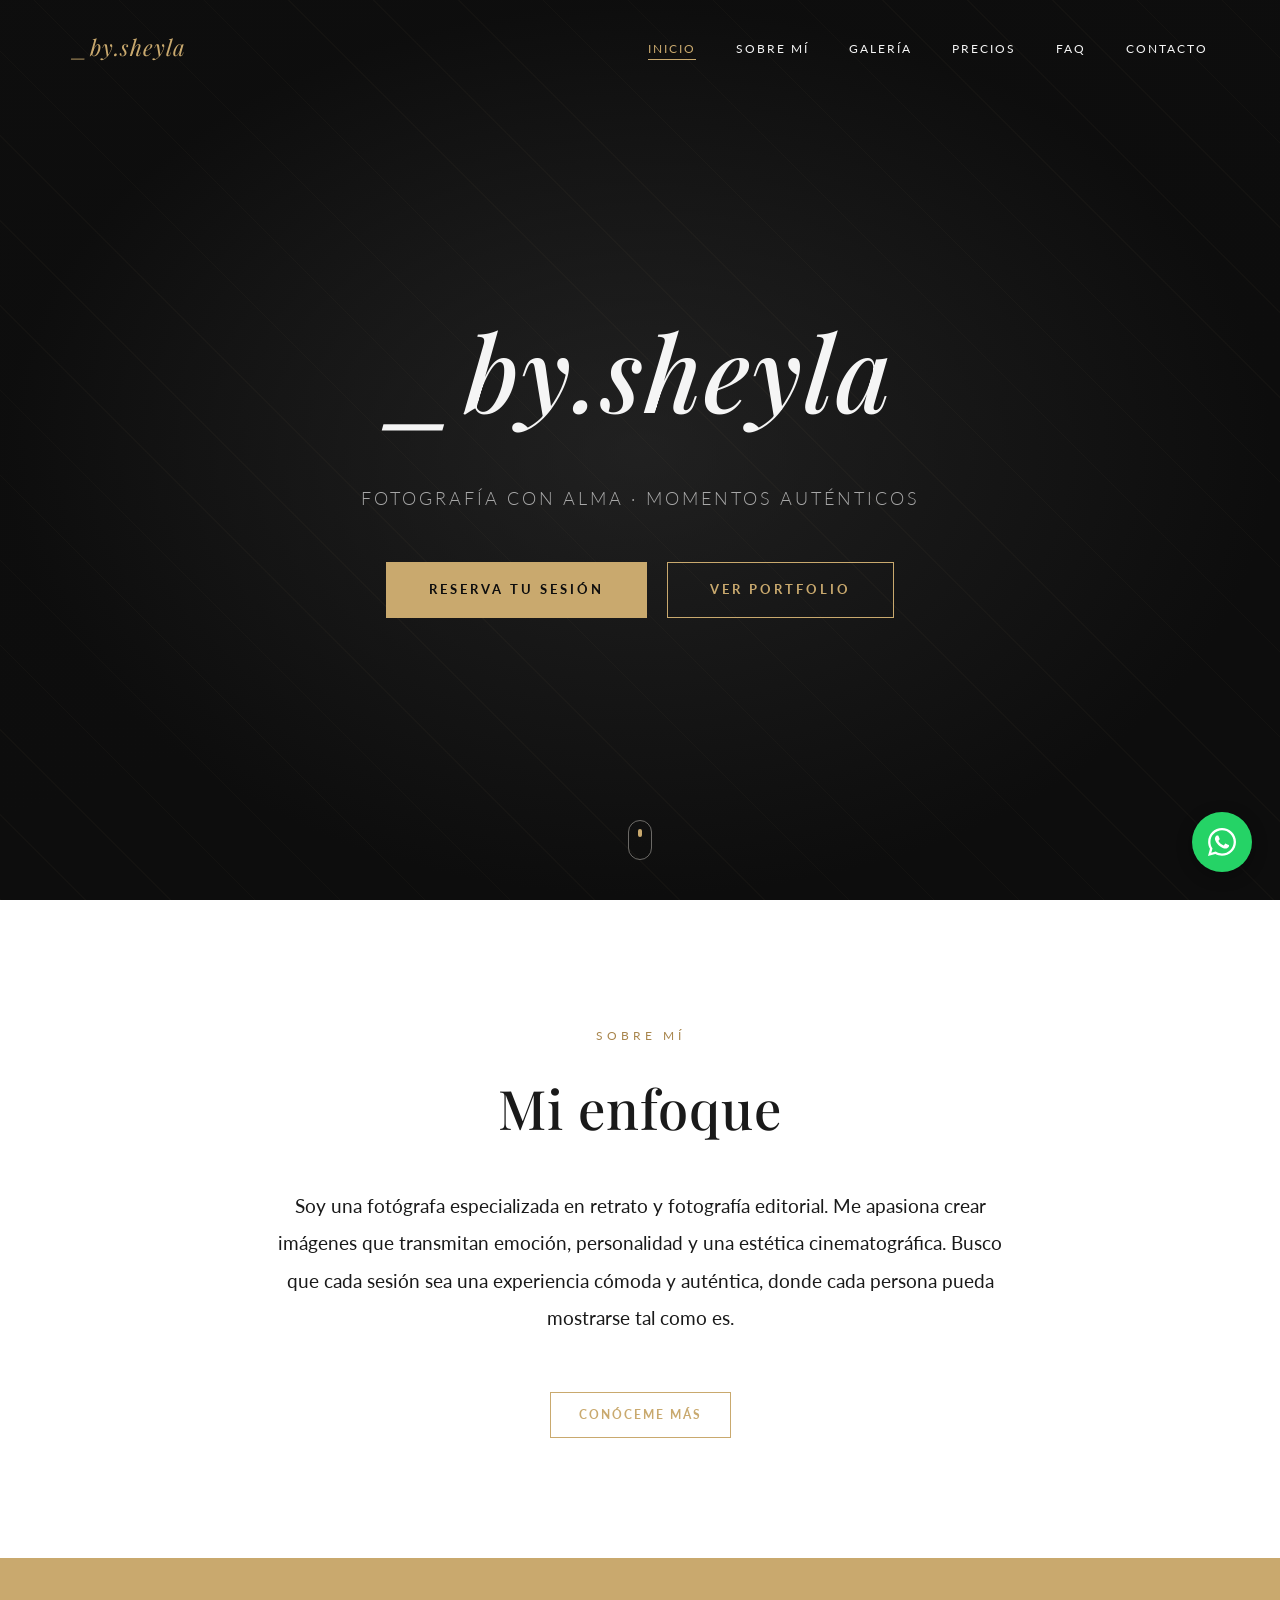
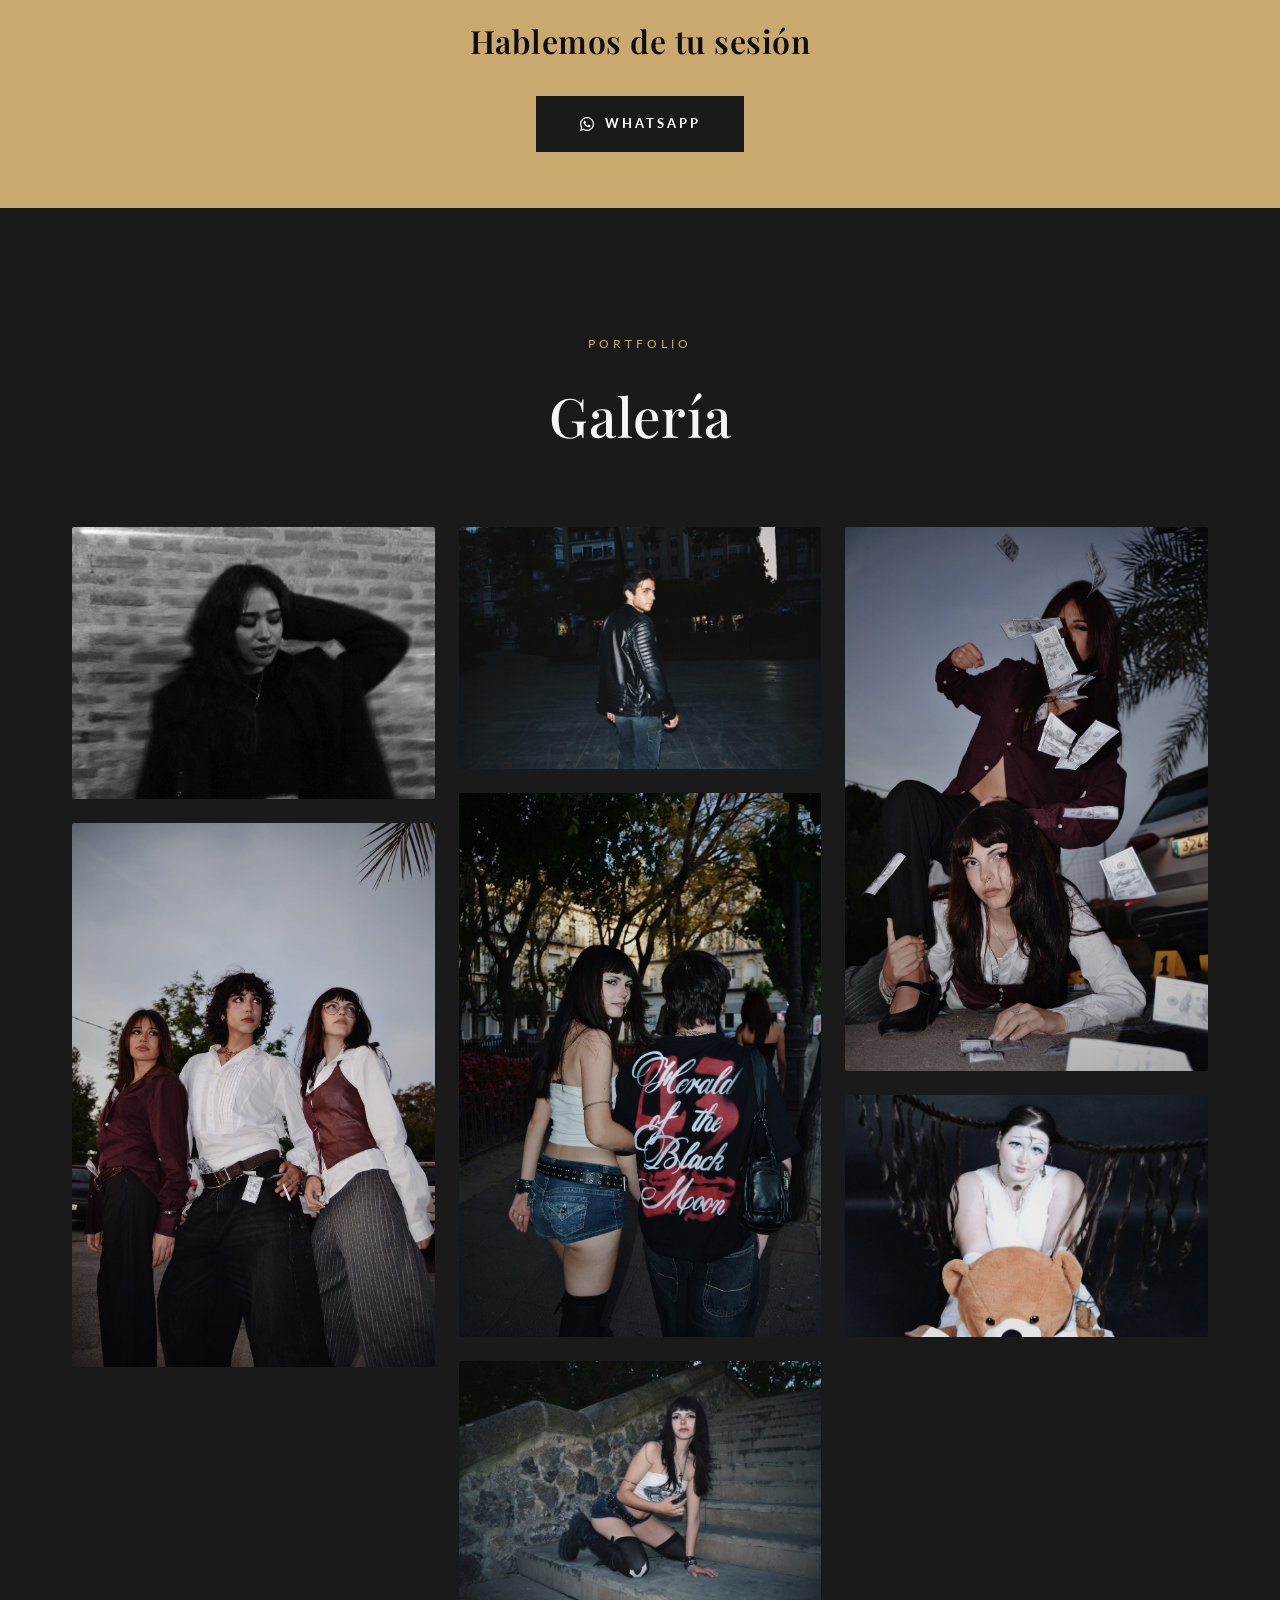
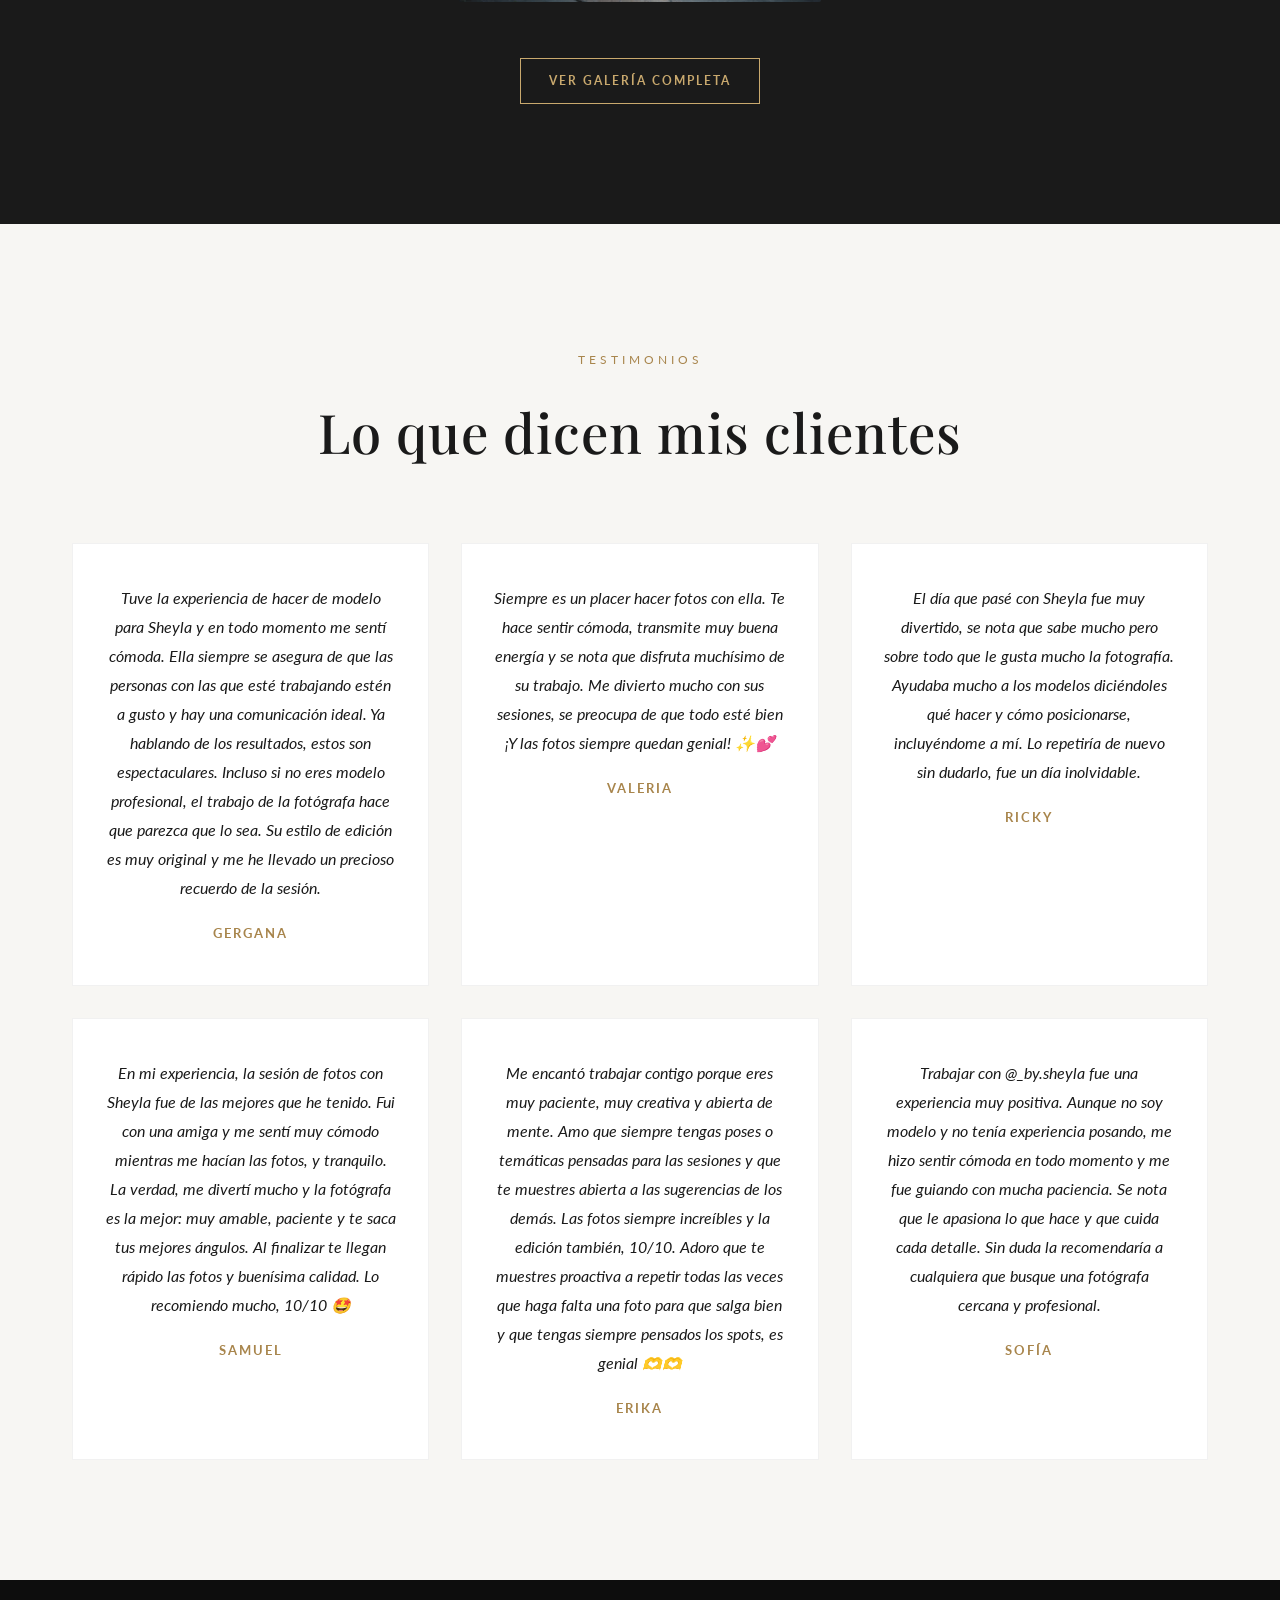
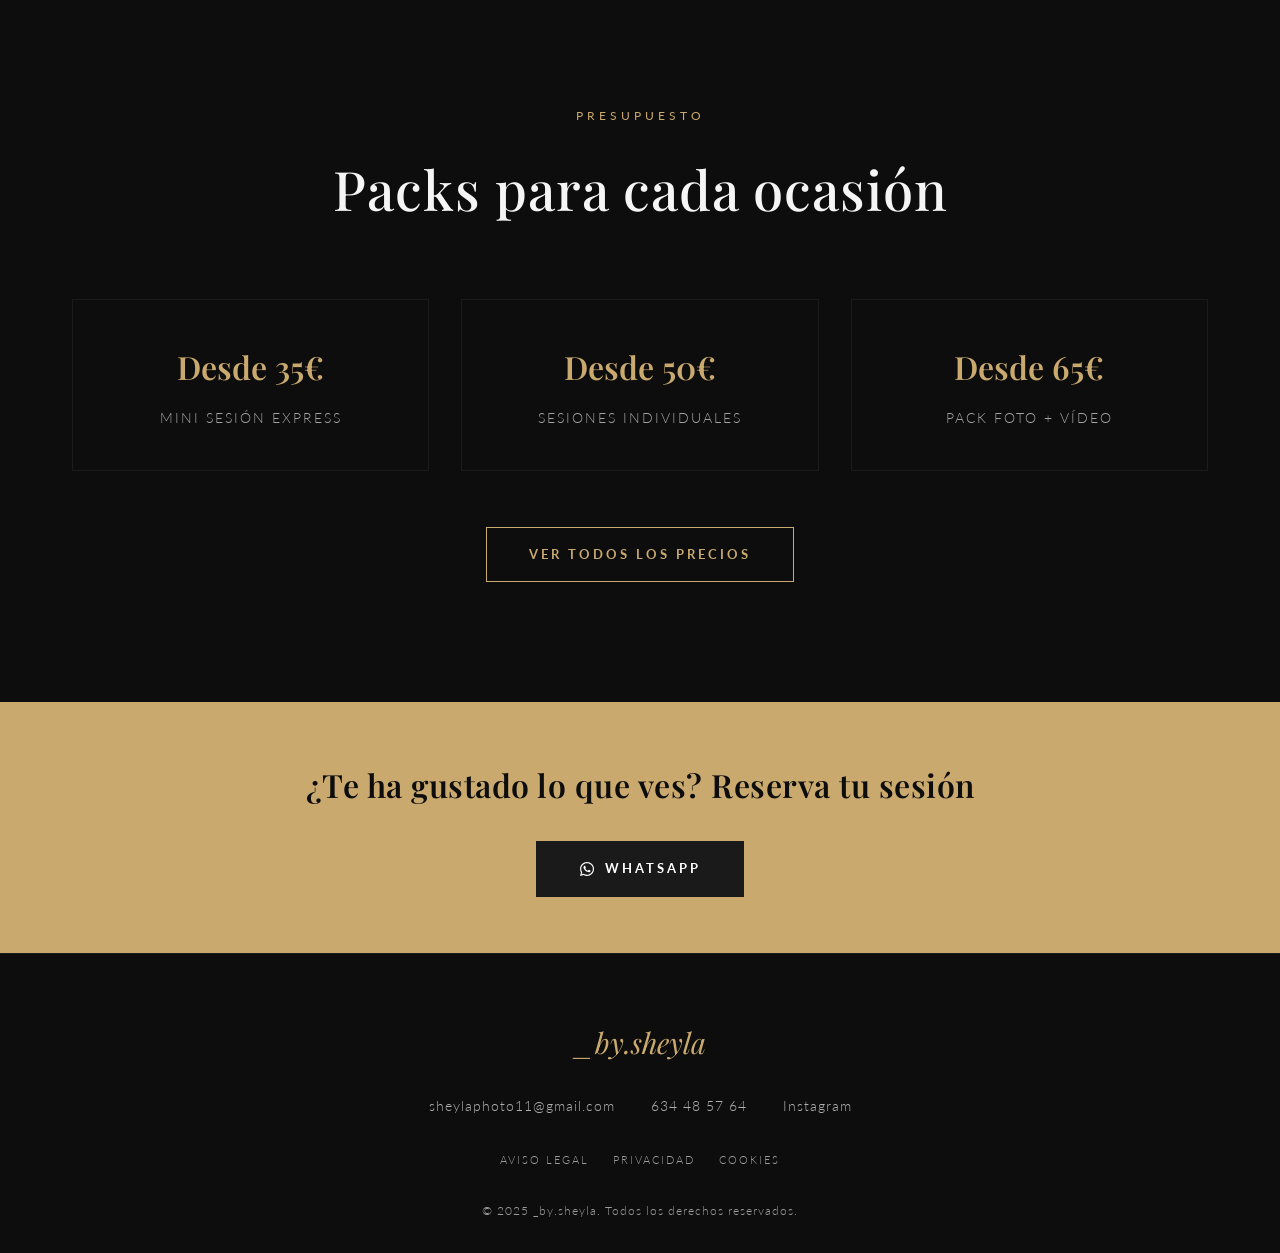
==== index.html @ 9018c89b "Añadir testimonios reales de clientes en la home Sustituye los placeholders por 6 reseñas reales (Ge" ====
<!DOCTYPE html>
<html lang="es">
<head>
<meta charset="UTF-8">
<meta name="viewport" content="width=device-width, initial-scale=1.0">
<title>_by.sheyla — Fotografía de retrato y editorial</title>
<meta name="description" content="_by.sheyla · Fotografía de retrato y editorial con estética cinematográfica. Sesiones personalizadas, edición incluida y entrega digital. Reserva por WhatsApp.">
<link rel="preconnect" href="https://fonts.googleapis.com">
<link rel="preconnect" href="https://fonts.gstatic.com" crossorigin>
<link href="https://fonts.googleapis.com/css2?family=Playfair+Display:ital,wght@0,400;0,500;0,600;0,700;1,400;1,500&family=Lato:wght@300;400;700&display=swap" rel="stylesheet">
<link rel="stylesheet" href="styles.css">
</head>
<body>

  <!-- WhatsApp floating button -->
  <a href="#" class="whatsapp-float whatsapp-link" data-wa-msg="Hola, me gustaría reservar una sesión de fotos" aria-label="Escríbeme por WhatsApp">
    <svg viewBox="0 0 448 512" aria-hidden="true"><path d="M380.9 97.1C339 55.1 283.2 32 223.9 32c-122.4 0-222 99.6-222 222 0 39.1 10.2 77.3 29.6 111L0 480l117.7-30.9c32.4 17.7 68.9 27 106.1 27h.1c122.3 0 224.1-99.6 224.1-222 0-59.3-25.2-115-67.1-157zm-157 341.6c-33.2 0-65.7-8.9-94-25.7l-6.7-4-69.8 18.3L72 359.2l-4.4-7c-18.5-29.4-28.2-63.3-28.2-98.2 0-101.7 82.8-184.5 184.6-184.5 49.3 0 95.6 19.2 130.4 54.1 34.8 34.9 56.2 81.2 56.1 130.5 0 101.8-84.9 184.6-186.6 184.6zm101.2-138.2c-5.5-2.8-32.8-16.2-37.9-18-5.1-1.9-8.8-2.8-12.5 2.8-3.7 5.6-14.3 18-17.6 21.8-3.2 3.7-6.5 4.2-12 1.4-32.6-16.3-54-29.1-75.5-66-5.7-9.8 5.7-9.1 16.3-30.3 1.8-3.7.9-6.9-.5-9.7-1.4-2.8-12.5-30.1-17.1-41.2-4.5-10.8-9.1-9.3-12.5-9.5-3.2-.2-6.9-.2-10.6-.2-3.7 0-9.7 1.4-14.8 6.9-5.1 5.6-19.4 19-19.4 46.3 0 27.3 19.9 53.7 22.6 57.4 2.8 3.7 39.1 59.7 94.8 83.8 35.2 15.2 49 16.5 66.6 13.9 10.7-1.6 32.8-13.4 37.4-26.4 4.6-13 4.6-24.1 3.2-26.4-1.3-2.5-5-3.9-10.5-6.6z"/></svg>
    <span class="tooltip">¡Escríbeme por WhatsApp!</span>
  </a>

  <!-- Navbar -->
  <nav class="navbar" id="navbar">
    <div class="container">
      <a href="index.html" class="nav-logo">_by.sheyla</a>
      <ul class="nav-menu" id="navMenu">
        <li><a href="index.html" class="active" aria-current="page">Inicio</a></li>
        <li><a href="sobre-mi.html">Sobre mí</a></li>
        <li><a href="galeria.html">Galería</a></li>
        <li><a href="precios.html">Precios</a></li>
        <li><a href="faq.html">FAQ</a></li>
        <li><a href="contacto.html">Contacto</a></li>
      </ul>
      <button class="hamburger" id="hamburger" aria-label="Abrir menú">
        <span></span>
        <span></span>
        <span></span>
      </button>
    </div>
  </nav>

  <!-- Hero -->
  <header class="hero" id="inicio">
    <div class="hero-content fade-in visible">
      <h1 class="hero-logo">_by.sheyla</h1>
      <p class="hero-tagline">Fotografía con alma · momentos auténticos</p>
      <div class="hero-ctas">
        <a href="#" class="btn btn-gold whatsapp-link" data-wa-msg="Hola, me gustaría reservar una sesión de fotos">Reserva tu sesión</a>
        <a href="galeria.html" class="btn btn-gold-outline">Ver portfolio</a>
      </div>
    </div>
    <div class="scroll-indicator"><span></span></div>
  </header>

  <!-- About teaser -->
  <section class="about">
    <div class="container fade-in">
      <span class="section-label">Sobre mí</span>
      <h2 class="section-title" style="margin-bottom: 32px;">Mi enfoque</h2>
      <p class="about-text">
        Soy una fotógrafa especializada en retrato y fotografía editorial. Me apasiona crear imágenes que
        transmitan emoción, personalidad y una estética cinematográfica. Busco que cada sesión sea una
        experiencia cómoda y auténtica, donde cada persona pueda mostrarse tal como es.
      </p>
      <div class="section-cta">
        <a href="sobre-mi.html" class="btn btn-gold-outline btn-sm">Conóceme más</a>
      </div>
    </div>
  </section>

  <!-- CTA: Hablemos de tu sesión -->
  <div class="cta-banner fade-in">
    <h3>Hablemos de tu sesión</h3>
    <a href="#" class="btn btn-dark whatsapp-link" data-wa-msg="Hola, me gustaría hablar sobre una sesión de fotos">
      <svg viewBox="0 0 448 512" aria-hidden="true"><path d="M380.9 97.1C339 55.1 283.2 32 223.9 32c-122.4 0-222 99.6-222 222 0 39.1 10.2 77.3 29.6 111L0 480l117.7-30.9c32.4 17.7 68.9 27 106.1 27h.1c122.3 0 224.1-99.6 224.1-222 0-59.3-25.2-115-67.1-157zm-157 341.6c-33.2 0-65.7-8.9-94-25.7l-6.7-4-69.8 18.3L72 359.2l-4.4-7c-18.5-29.4-28.2-63.3-28.2-98.2 0-101.7 82.8-184.5 184.6-184.5 49.3 0 95.6 19.2 130.4 54.1 34.8 34.9 56.2 81.2 56.1 130.5 0 101.8-84.9 184.6-186.6 184.6zm101.2-138.2c-5.5-2.8-32.8-16.2-37.9-18-5.1-1.9-8.8-2.8-12.5 2.8-3.7 5.6-14.3 18-17.6 21.8-3.2 3.7-6.5 4.2-12 1.4-32.6-16.3-54-29.1-75.5-66-5.7-9.8 5.7-9.1 16.3-30.3 1.8-3.7.9-6.9-.5-9.7-1.4-2.8-12.5-30.1-17.1-41.2-4.5-10.8-9.1-9.3-12.5-9.5-3.2-.2-6.9-.2-10.6-.2-3.7 0-9.7 1.4-14.8 6.9-5.1 5.6-19.4 19-19.4 46.3 0 27.3 19.9 53.7 22.6 57.4 2.8 3.7 39.1 59.7 94.8 83.8 35.2 15.2 49 16.5 66.6 13.9 10.7-1.6 32.8-13.4 37.4-26.4 4.6-13 4.6-24.1 3.2-26.4-1.3-2.5-5-3.9-10.5-6.6z"/></svg>
      WhatsApp
    </a>
  </div>

  <!-- Gallery preview -->
  <section class="gallery">
    <div class="container">
      <div class="section-header fade-in">
        <span class="section-label">Portfolio</span>
        <h2 class="section-title">Galería</h2>
      </div>
      <div class="gallery-grid">
        <div class="gallery-item fade-in"><video src="videos/sheyla-reel.webm" poster="videos/sheyla-reel-poster.jpg" autoplay muted loop playsinline preload="metadata" aria-label="Vídeo promocional de sesión fotográfica"></video><div class="gallery-overlay"><span>Vídeo</span></div></div>
        <div class="gallery-item fade-in delay-1"><img src="images/galeria/02.jpg" alt="Sesión editorial de grupo con estética cinematográfica" loading="lazy"><div class="gallery-overlay"><span>Ver</span></div></div>
        <div class="gallery-item fade-in delay-2"><img src="images/galeria/11.jpg" alt="Retrato urbano nocturno con chaqueta de cuero" loading="lazy"><div class="gallery-overlay"><span>Ver</span></div></div>
        <div class="gallery-item fade-in delay-2"><img src="images/galeria/14.jpg" alt="Sesión de pareja paseando por la ciudad" loading="lazy"><div class="gallery-overlay"><span>Ver</span></div></div>
        <div class="gallery-item fade-in"><img src="images/galeria/16.jpg" alt="Retrato gótico en escalinata de piedra" loading="lazy"><div class="gallery-overlay"><span>Ver</span></div></div>
        <div class="gallery-item fade-in delay-1"><img src="images/galeria/09.jpg" alt="Editorial dinámica con dinero volando" loading="lazy"><div class="gallery-overlay"><span>Ver</span></div></div>
        <div class="gallery-item fade-in delay-2"><img src="images/galeria/21.jpg" alt="Retrato conceptual con muñeca de porcelana" loading="lazy"><div class="gallery-overlay"><span>Ver</span></div></div>
      </div>
      <div class="section-cta">
        <a href="galeria.html" class="btn btn-gold-outline btn-sm">Ver galería completa</a>
      </div>
    </div>
  </section>

  <!-- Testimonials -->
  <section class="testimonials">
    <div class="container">
      <div class="section-header fade-in">
        <span class="section-label">Testimonios</span>
        <h2 class="section-title">Lo que dicen mis clientes</h2>
      </div>
      <div class="testimonials-grid">
        <div class="testimonial-card fade-in">
          <p class="testimonial-text">Tuve la experiencia de hacer de modelo para Sheyla y en todo momento me sentí cómoda. Ella siempre se asegura de que las personas con las que esté trabajando estén a gusto y hay una comunicación ideal. Ya hablando de los resultados, estos son espectaculares. Incluso si no eres modelo profesional, el trabajo de la fotógrafa hace que parezca que lo sea. Su estilo de edición es muy original y me he llevado un precioso recuerdo de la sesión.</p>
          <p class="testimonial-author">Gergana</p>
        </div>
        <div class="testimonial-card fade-in delay-1">
          <p class="testimonial-text">Siempre es un placer hacer fotos con ella. Te hace sentir cómoda, transmite muy buena energía y se nota que disfruta muchísimo de su trabajo. Me divierto mucho con sus sesiones, se preocupa de que todo esté bien ¡Y las fotos siempre quedan genial! ✨💕</p>
          <p class="testimonial-author">Valeria</p>
        </div>
        <div class="testimonial-card fade-in delay-2">
          <p class="testimonial-text">El día que pasé con Sheyla fue muy divertido, se nota que sabe mucho pero sobre todo que le gusta mucho la fotografía. Ayudaba mucho a los modelos diciéndoles qué hacer y cómo posicionarse, incluyéndome a mí. Lo repetiría de nuevo sin dudarlo, fue un día inolvidable.</p>
          <p class="testimonial-author">Ricky</p>
        </div>
        <div class="testimonial-card fade-in">
          <p class="testimonial-text">En mi experiencia, la sesión de fotos con Sheyla fue de las mejores que he tenido. Fui con una amiga y me sentí muy cómodo mientras me hacían las fotos, y tranquilo. La verdad, me divertí mucho y la fotógrafa es la mejor: muy amable, paciente y te saca tus mejores ángulos. Al finalizar te llegan rápido las fotos y buenísima calidad. Lo recomiendo mucho, 10/10 🤩</p>
          <p class="testimonial-author">Samuel</p>
        </div>
        <div class="testimonial-card fade-in delay-1">
          <p class="testimonial-text">Me encantó trabajar contigo porque eres muy paciente, muy creativa y abierta de mente. Amo que siempre tengas poses o temáticas pensadas para las sesiones y que te muestres abierta a las sugerencias de los demás. Las fotos siempre increíbles y la edición también, 10/10. Adoro que te muestres proactiva a repetir todas las veces que haga falta una foto para que salga bien y que tengas siempre pensados los spots, es genial 🫶🫶</p>
          <p class="testimonial-author">Erika</p>
        </div>
        <div class="testimonial-card fade-in delay-2">
          <p class="testimonial-text">Trabajar con @_by.sheyla fue una experiencia muy positiva. Aunque no soy modelo y no tenía experiencia posando, me hizo sentir cómoda en todo momento y me fue guiando con mucha paciencia. Se nota que le apasiona lo que hace y que cuida cada detalle. Sin duda la recomendaría a cualquiera que busque una fotógrafa cercana y profesional.</p>
          <p class="testimonial-author">Sofía</p>
        </div>
      </div>
    </div>
  </section>

  <!-- Pricing teaser -->
  <section class="pricing-teaser">
    <div class="container">
      <div class="section-header fade-in">
        <span class="section-label">Presupuesto</span>
        <h2 class="section-title">Packs para cada ocasión</h2>
      </div>
      <div class="teaser-grid">
        <div class="teaser-item fade-in">
          <p class="teaser-price">Desde 35€</p>
          <p class="teaser-label">Mini sesión express</p>
        </div>
        <div class="teaser-item fade-in delay-1">
          <p class="teaser-price">Desde 50€</p>
          <p class="teaser-label">Sesiones individuales</p>
        </div>
        <div class="teaser-item fade-in delay-2">
          <p class="teaser-price">Desde 65€</p>
          <p class="teaser-label">Pack foto + vídeo</p>
        </div>
      </div>
      <div class="section-cta">
        <a href="precios.html" class="btn btn-gold-outline">Ver todos los precios</a>
      </div>
    </div>
  </section>

  <!-- CTA: Reserva tu sesión -->
  <div class="cta-banner fade-in">
    <h3>¿Te ha gustado lo que ves? Reserva tu sesión</h3>
    <a href="#" class="btn btn-dark whatsapp-link" data-wa-msg="Hola, me ha encantado tu trabajo y me gustaría reservar una sesión">
      <svg viewBox="0 0 448 512" aria-hidden="true"><path d="M380.9 97.1C339 55.1 283.2 32 223.9 32c-122.4 0-222 99.6-222 222 0 39.1 10.2 77.3 29.6 111L0 480l117.7-30.9c32.4 17.7 68.9 27 106.1 27h.1c122.3 0 224.1-99.6 224.1-222 0-59.3-25.2-115-67.1-157zm-157 341.6c-33.2 0-65.7-8.9-94-25.7l-6.7-4-69.8 18.3L72 359.2l-4.4-7c-18.5-29.4-28.2-63.3-28.2-98.2 0-101.7 82.8-184.5 184.6-184.5 49.3 0 95.6 19.2 130.4 54.1 34.8 34.9 56.2 81.2 56.1 130.5 0 101.8-84.9 184.6-186.6 184.6zm101.2-138.2c-5.5-2.8-32.8-16.2-37.9-18-5.1-1.9-8.8-2.8-12.5 2.8-3.7 5.6-14.3 18-17.6 21.8-3.2 3.7-6.5 4.2-12 1.4-32.6-16.3-54-29.1-75.5-66-5.7-9.8 5.7-9.1 16.3-30.3 1.8-3.7.9-6.9-.5-9.7-1.4-2.8-12.5-30.1-17.1-41.2-4.5-10.8-9.1-9.3-12.5-9.5-3.2-.2-6.9-.2-10.6-.2-3.7 0-9.7 1.4-14.8 6.9-5.1 5.6-19.4 19-19.4 46.3 0 27.3 19.9 53.7 22.6 57.4 2.8 3.7 39.1 59.7 94.8 83.8 35.2 15.2 49 16.5 66.6 13.9 10.7-1.6 32.8-13.4 37.4-26.4 4.6-13 4.6-24.1 3.2-26.4-1.3-2.5-5-3.9-10.5-6.6z"/></svg>
      WhatsApp
    </a>
  </div>

  <!-- Footer -->
  <footer class="footer">
    <div class="container">
      <p class="footer-logo">_by.sheyla</p>
      <div class="footer-info">
        <a href="mailto:sheylaphoto11@gmail.com">sheylaphoto11@gmail.com</a>
        <a href="tel:+34634485764">634 48 57 64</a>
        <a href="https://www.instagram.com/_by.sheyla?igsh=OTh0emF0aGs5emdh" target="_blank" rel="noopener">Instagram</a>
      </div>
      <nav class="footer-nav">
        <a href="aviso-legal.html">Aviso legal</a>
        <a href="privacidad.html">Privacidad</a>
        <a href="cookies.html">Cookies</a>
      </nav>
      <p class="footer-copy">&copy; 2025 _by.sheyla. Todos los derechos reservados.</p>
    </div>
  </footer>

  <script src="main.js"></script>
</body>
</html>
---- styles.css ----
:root {
  --color-black: #0d0d0d;
  --color-charcoal: #1a1a1a;
  --color-white: #ffffff;
  --color-offwhite: #f7f6f3;
  --color-gold: #c9a96e;
  --color-gold-dark: #a8854c;
  --color-text: #1a1a1a;
  --color-text-light: #f5f5f5;
  --color-grey: #9c9c9c;
  --whatsapp-green: #25d366;
  --font-heading: 'Playfair Display', serif;
  --font-body: 'Lato', sans-serif;
  --transition: 0.5s cubic-bezier(0.25, 0.46, 0.45, 0.94);
}

* {
  margin: 0;
  padding: 0;
  box-sizing: border-box;
}

html {
  scroll-behavior: smooth;
}

body {
  font-family: var(--font-body);
  font-weight: 300;
  color: var(--color-text);
  line-height: 1.7;
  overflow-x: hidden;
}

body.no-scroll {
  overflow: hidden;
}

.container {
  max-width: 1200px;
  margin: 0 auto;
  padding: 0 32px;
}

img {
  max-width: 100%;
  display: block;
}

a {
  color: inherit;
}

/* ===== Reusable elements ===== */
.section-header {
  text-align: center;
  margin-bottom: 64px;
}

.section-label {
  display: inline-block;
  font-size: 0.78rem;
  letter-spacing: 4px;
  text-transform: uppercase;
  color: var(--color-gold);
  margin-bottom: 16px;
  font-weight: 400;
}

.about .section-label,
.testimonials .section-label,
.contact .section-label,
.faq .section-label,
.legal .section-label {
  color: var(--color-gold-dark);
}

.section-title {
  font-family: var(--font-heading);
  font-size: clamp(2.2rem, 5vw, 3.4rem);
  font-weight: 500;
  letter-spacing: 1px;
}

.btn {
  display: inline-flex;
  align-items: center;
  gap: 10px;
  padding: 16px 42px;
  border: 1px solid transparent;
  background: transparent;
  color: inherit;
  font-family: var(--font-body);
  font-size: 0.8rem;
  font-weight: 700;
  letter-spacing: 3px;
  text-transform: uppercase;
  text-decoration: none;
  cursor: pointer;
  transition: background var(--transition), color var(--transition), border-color var(--transition), transform var(--transition);
}

.btn:hover {
  transform: translateY(-2px);
}

.btn svg {
  width: 16px;
  height: 16px;
  fill: currentColor;
}

.btn-sm {
  padding: 12px 28px;
  font-size: 0.72rem;
  letter-spacing: 2px;
}

.btn-gold {
  background: var(--color-gold);
  border-color: var(--color-gold);
  color: var(--color-black);
}

.btn-gold:hover {
  background: transparent;
  color: var(--color-gold);
}

.btn-gold-outline {
  background: transparent;
  border-color: var(--color-gold);
  color: var(--color-gold);
}

.btn-gold-outline:hover {
  background: var(--color-gold);
  color: var(--color-black);
}

.btn-dark {
  background: var(--color-charcoal);
  border-color: var(--color-charcoal);
  color: var(--color-white);
}

.btn-dark:hover {
  background: var(--color-black);
  border-color: var(--color-black);
  color: var(--color-gold);
}

/* ===== Fade-in on scroll ===== */
.fade-in {
  opacity: 0;
  transform: translateY(36px);
  transition: opacity 1s ease, transform 1s ease;
}

.fade-in.visible {
  opacity: 1;
  transform: translateY(0);
}

.fade-in.delay-1 { transition-delay: 0.12s; }
.fade-in.delay-2 { transition-delay: 0.24s; }
.fade-in.delay-3 { transition-delay: 0.36s; }

/* ===== Navbar ===== */
.navbar {
  position: fixed;
  top: 0;
  left: 0;
  width: 100%;
  z-index: 1000;
  padding: 28px 0;
  background: rgba(13, 13, 13, 0);
  backdrop-filter: blur(0px);
  transition: background var(--transition), padding var(--transition), box-shadow var(--transition), backdrop-filter var(--transition);
}

.navbar.scrolled {
  padding: 16px 0;
  background: rgba(13, 13, 13, 0.9);
  backdrop-filter: blur(10px);
  box-shadow: 0 4px 24px rgba(0, 0, 0, 0.15);
}

.navbar .container {
  display: flex;
  align-items: center;
  justify-content: space-between;
}

.nav-logo {
  font-family: var(--font-heading);
  font-style: italic;
  font-size: 1.4rem;
  color: var(--color-gold);
  text-decoration: none;
  letter-spacing: 1px;
}

.nav-menu {
  display: flex;
  gap: 40px;
  list-style: none;
}

.nav-menu a {
  color: var(--color-text-light);
  text-decoration: none;
  font-size: 0.78rem;
  letter-spacing: 2px;
  text-transform: uppercase;
  font-weight: 400;
  position: relative;
  padding-bottom: 4px;
}

.nav-menu a::after {
  content: '';
  position: absolute;
  bottom: 0;
  left: 0;
  width: 0;
  height: 1px;
  background: var(--color-gold);
  transition: width var(--transition);
}

.nav-menu a:hover::after {
  width: 100%;
}

.nav-menu a.active {
  color: var(--color-gold);
}

.nav-menu a.active::after {
  width: 100%;
}

.hamburger {
  display: none;
  flex-direction: column;
  gap: 5px;
  background: none;
  border: none;
  cursor: pointer;
  z-index: 1001;
  padding: 8px;
}

.hamburger span {
  display: block;
  width: 26px;
  height: 1px;
  background: var(--color-text-light);
  transition: transform var(--transition), opacity var(--transition);
}

.hamburger.active span:nth-child(1) {
  transform: translateY(6px) rotate(45deg);
}

.hamburger.active span:nth-child(2) {
  opacity: 0;
}

.hamburger.active span:nth-child(3) {
  transform: translateY(-6px) rotate(-45deg);
}

/* ===== Hero ===== */
.hero {
  height: 100vh;
  min-height: 600px;
  display: flex;
  align-items: center;
  justify-content: center;
  position: relative;
  background:
    radial-gradient(ellipse at center, rgba(50, 50, 50, 0.5) 0%, rgba(13, 13, 13, 0.95) 70%),
    linear-gradient(160deg, #1a1a1a 0%, #0d0d0d 60%);
  color: var(--color-text-light);
  text-align: center;
  overflow: hidden;
}

.hero::before {
  content: '';
  position: absolute;
  inset: 0;
  background-image:
    repeating-linear-gradient(45deg, rgba(201, 169, 110, 0.03) 0px, rgba(201, 169, 110, 0.03) 1px, transparent 1px, transparent 60px);
  pointer-events: none;
}

.hero-content {
  position: relative;
  z-index: 2;
  padding: 0 24px;
}

.hero-logo {
  font-family: var(--font-heading);
  font-style: italic;
  font-weight: 500;
  font-size: clamp(3rem, 11vw, 6.5rem);
  letter-spacing: 2px;
  margin-bottom: 24px;
}

.hero-tagline {
  font-size: clamp(0.95rem, 2vw, 1.15rem);
  font-weight: 300;
  letter-spacing: 3px;
  text-transform: uppercase;
  color: rgba(245, 245, 245, 0.65);
  margin-bottom: 48px;
}

.hero-ctas {
  display: flex;
  gap: 20px;
  justify-content: center;
  flex-wrap: wrap;
}

.scroll-indicator {
  position: absolute;
  bottom: 40px;
  left: 50%;
  transform: translateX(-50%);
  width: 24px;
  height: 40px;
  border: 1px solid rgba(245, 241, 232, 0.4);
  border-radius: 12px;
  z-index: 2;
}

.scroll-indicator span {
  position: absolute;
  top: 8px;
  left: 50%;
  transform: translateX(-50%);
  width: 4px;
  height: 8px;
  border-radius: 2px;
  background: var(--color-gold);
  animation: scrollDown 1.8s infinite;
}

@keyframes scrollDown {
  0% { opacity: 1; top: 8px; }
  70% { opacity: 0; top: 22px; }
  100% { opacity: 0; top: 8px; }
}

/* ===== Page Hero (subpages) ===== */
.page-hero {
  min-height: 46vh;
  padding: 160px 0 72px;
  display: flex;
  align-items: center;
  justify-content: center;
  position: relative;
  background:
    radial-gradient(ellipse at center, rgba(50, 50, 50, 0.5) 0%, rgba(13, 13, 13, 0.95) 70%),
    linear-gradient(160deg, #1a1a1a 0%, #0d0d0d 60%);
  color: var(--color-text-light);
  text-align: center;
  overflow: hidden;
}

.page-hero::before {
  content: '';
  position: absolute;
  inset: 0;
  background-image:
    repeating-linear-gradient(45deg, rgba(201, 169, 110, 0.03) 0px, rgba(201, 169, 110, 0.03) 1px, transparent 1px, transparent 60px);
  pointer-events: none;
}

.page-hero-content {
  position: relative;
  z-index: 2;
  max-width: 760px;
  margin: 0 auto;
  padding: 0 24px;
}

.page-hero-title {
  font-family: var(--font-heading);
  font-weight: 500;
  font-size: clamp(2.2rem, 6vw, 3.8rem);
  letter-spacing: 1px;
  margin: 16px 0 20px;
}

.page-hero-text {
  font-size: clamp(0.95rem, 1.6vw, 1.1rem);
  font-weight: 300;
  line-height: 1.85;
  color: rgba(245, 245, 245, 0.7);
}

/* ===== About ===== */
.about {
  background: var(--color-white);
  color: var(--color-text);
  padding: 120px 0;
}

.about .container {
  max-width: 820px;
  text-align: center;
}

.about-text {
  font-size: clamp(1rem, 1.6vw, 1.2rem);
  font-weight: 400;
  line-height: 1.95;
  color: var(--color-text);
}

.about-text + .about-text {
  margin-top: 28px;
}

/* About full (sobre-mi.html) — dark dynamic version */
.about-full {
  background: var(--color-charcoal);
  color: var(--color-text-light);
}

.about-full .container {
  max-width: 1000px;
}

.about-intro {
  font-size: clamp(1.1rem, 2vw, 1.4rem);
  font-weight: 300;
  line-height: 1.85;
  color: rgba(245, 245, 245, 0.85);
  margin-bottom: 64px;
}

.about-intro strong {
  color: var(--color-gold);
  font-weight: 600;
}

.about-traits {
  display: grid;
  grid-template-columns: repeat(3, 1fr);
  gap: 28px;
  text-align: center;
}

.trait {
  padding: 40px 28px;
  border: 1px solid rgba(201, 169, 110, 0.2);
  transition: border-color var(--transition), transform var(--transition);
}

.trait:hover {
  border-color: var(--color-gold);
  transform: translateY(-6px);
}

.trait-icon {
  display: block;
  font-size: 1.3rem;
  color: var(--color-gold);
  margin-bottom: 16px;
}

.trait h3 {
  font-family: var(--font-heading);
  font-size: 1.15rem;
  font-weight: 600;
  letter-spacing: 1px;
  color: var(--color-text-light);
  margin-bottom: 12px;
}

.trait p {
  font-size: 0.92rem;
  font-weight: 300;
  line-height: 1.8;
  color: rgba(245, 245, 245, 0.6);
}

/* ===== Section CTA (links to dedicated pages) ===== */
.section-cta {
  text-align: center;
  margin-top: 56px;
}

/* ===== CTA Banner ===== */
.cta-banner {
  background: var(--color-gold);
  color: var(--color-black);
  padding: 56px 24px;
  text-align: center;
}

.cta-banner h3 {
  font-family: var(--font-heading);
  font-weight: 600;
  font-size: clamp(1.3rem, 3vw, 2rem);
  margin-bottom: 28px;
  letter-spacing: 0.5px;
}

/* ===== Gallery ===== */
.gallery {
  background: var(--color-charcoal);
  color: var(--color-text-light);
  padding: 120px 0;
}

.gallery-grid {
  column-count: 3;
  column-gap: 24px;
}

.gallery-item {
  break-inside: avoid;
  margin-bottom: 24px;
  position: relative;
  overflow: hidden;
  border-radius: 2px;
  cursor: pointer;
}

.gallery-item.hidden {
  display: none;
}

.gallery-item img,
.gallery-item video {
  display: block;
  width: 100%;
  height: auto;
  transition: transform 0.7s ease;
}

.gallery-overlay {
  position: absolute;
  inset: 0;
  display: flex;
  align-items: center;
  justify-content: center;
  background: rgba(21, 20, 15, 0);
  opacity: 0;
  transition: opacity var(--transition), background var(--transition);
}

.gallery-overlay span {
  font-size: 0.78rem;
  letter-spacing: 4px;
  text-transform: uppercase;
  color: var(--color-text-light);
  border: 1px solid var(--color-gold);
  padding: 12px 28px;
  transform: scale(0.9);
  transition: transform var(--transition);
}

.gallery-item:hover img,
.gallery-item:hover video {
  transform: scale(1.06);
}

.gallery-item:hover .gallery-overlay {
  opacity: 1;
  background: rgba(21, 20, 15, 0.45);
}

.gallery-item:hover .gallery-overlay span {
  transform: scale(1);
}

/* ===== Gallery filters ===== */
.gallery-filters {
  display: flex;
  flex-wrap: wrap;
  justify-content: center;
  gap: 16px;
  margin-bottom: 56px;
}

.filter-btn {
  background: transparent;
  border: 1px solid rgba(245, 241, 232, 0.2);
  color: rgba(245, 245, 245, 0.7);
  font-family: var(--font-body);
  font-size: 0.75rem;
  letter-spacing: 2px;
  text-transform: uppercase;
  padding: 10px 24px;
  cursor: pointer;
  transition: border-color var(--transition), color var(--transition);
}

.filter-btn:hover,
.filter-btn.active {
  border-color: var(--color-gold);
  color: var(--color-gold);
}

/* ===== Pricing / Budget ===== */
.pricing {
  background: var(--color-black);
  color: var(--color-text-light);
  padding: 120px 0;
}

.pricing-grid {
  display: grid;
  grid-template-columns: repeat(3, 1fr);
  gap: 32px;
}

.pricing-card {
  background: var(--color-charcoal);
  border: 1px solid rgba(255, 255, 255, 0.06);
  padding: 48px 36px;
  text-align: center;
  display: flex;
  flex-direction: column;
  align-items: center;
  position: relative;
  transition: transform var(--transition), box-shadow var(--transition), border-color var(--transition);
}

.pricing-card:hover {
  transform: translateY(-10px);
  box-shadow: 0 24px 48px rgba(201, 169, 110, 0.12);
  border-color: var(--color-gold);
}

.pricing-card h3 {
  font-family: var(--font-heading);
  font-size: 1.4rem;
  font-weight: 600;
  letter-spacing: 1px;
  margin-bottom: 8px;
  text-transform: uppercase;
  color: var(--color-text-light);
}

.pricing-card .price {
  font-family: var(--font-heading);
  font-size: 2.6rem;
  color: var(--color-gold);
  font-weight: 600;
  margin: 16px 0 28px;
}

.pricing-card ul {
  list-style: none;
  margin-bottom: 36px;
  flex-grow: 1;
}

.pricing-card ul li {
  font-size: 0.92rem;
  color: rgba(245, 245, 245, 0.65);
  padding: 8px 0;
  border-bottom: 1px solid rgba(255, 255, 255, 0.06);
}

.pricing-card ul li:last-child {
  border-bottom: none;
}

.pricing-card.featured {
  border-color: var(--color-gold);
}

.pricing-card.featured::before {
  content: 'Más completo';
  position: absolute;
  top: -1px;
  right: -1px;
  background: var(--color-gold);
  color: var(--color-black);
  font-size: 0.68rem;
  letter-spacing: 2px;
  text-transform: uppercase;
  padding: 8px 16px;
  font-weight: 700;
}

/* ===== Testimonials (home) ===== */
.testimonials {
  background: var(--color-offwhite);
  color: var(--color-text);
  padding: 120px 0;
}

.testimonials-grid {
  display: grid;
  grid-template-columns: repeat(3, 1fr);
  gap: 32px;
}

.testimonial-card {
  background: var(--color-white);
  padding: 40px 32px;
  text-align: center;
  border: 1px solid rgba(26, 26, 26, 0.06);
  transition: border-color var(--transition), transform var(--transition);
}

.testimonial-card:hover {
  border-color: var(--color-gold);
  transform: translateY(-6px);
}

.testimonial-text {
  font-size: 0.98rem;
  font-weight: 400;
  font-style: italic;
  line-height: 1.85;
  color: var(--color-text);
  margin-bottom: 20px;
}

.testimonial-author {
  font-size: 0.8rem;
  letter-spacing: 2px;
  text-transform: uppercase;
  color: var(--color-gold-dark);
  font-weight: 700;
}

/* ===== Pricing teaser (home) ===== */
.pricing-teaser {
  background: var(--color-black);
  color: var(--color-text-light);
  padding: 120px 0;
}

.teaser-grid {
  display: grid;
  grid-template-columns: repeat(3, 1fr);
  gap: 32px;
  margin-bottom: 56px;
}

.teaser-item {
  text-align: center;
  padding: 40px 24px;
  border: 1px solid rgba(255, 255, 255, 0.06);
  transition: border-color var(--transition), transform var(--transition);
}

.teaser-item:hover {
  border-color: var(--color-gold);
  transform: translateY(-6px);
}

.teaser-price {
  font-family: var(--font-heading);
  font-size: 2rem;
  color: var(--color-gold);
  font-weight: 600;
  margin-bottom: 12px;
}

.teaser-label {
  font-size: 0.85rem;
  letter-spacing: 2px;
  text-transform: uppercase;
  color: rgba(245, 245, 245, 0.65);
}

.pricing-teaser .section-cta {
  text-align: center;
}

/* ===== Custom pack CTA ===== */
.custom-pack {
  margin-top: 64px;
  text-align: center;
}

.custom-pack-text {
  font-size: 1.1rem;
  font-weight: 300;
  color: rgba(245, 245, 245, 0.75);
  margin-bottom: 28px;
  line-height: 1.8;
}

/* ===== FAQ ===== */
.faq {
  background: var(--color-white);
  color: var(--color-text);
  padding: 120px 0;
}

.faq-list {
  max-width: 820px;
  margin: 0 auto;
}

.faq-item {
  border-bottom: 1px solid rgba(26, 26, 26, 0.1);
}

.faq-question {
  width: 100%;
  display: flex;
  align-items: center;
  justify-content: space-between;
  gap: 24px;
  background: none;
  border: none;
  text-align: left;
  font-family: var(--font-heading);
  font-size: clamp(1rem, 2vw, 1.2rem);
  font-weight: 500;
  color: var(--color-text);
  padding: 28px 0;
  cursor: pointer;
}

.faq-icon {
  flex-shrink: 0;
  width: 28px;
  height: 28px;
  border: 1px solid var(--color-gold);
  border-radius: 50%;
  position: relative;
  transition: transform var(--transition);
}

.faq-icon::before,
.faq-icon::after {
  content: '';
  position: absolute;
  top: 50%;
  left: 50%;
  background: var(--color-gold);
  transform: translate(-50%, -50%);
}

.faq-icon::before {
  width: 12px;
  height: 1px;
}

.faq-icon::after {
  width: 1px;
  height: 12px;
  transition: opacity var(--transition);
}

.faq-item.open .faq-icon {
  transform: rotate(180deg);
}

.faq-item.open .faq-icon::after {
  opacity: 0;
}

.faq-answer {
  overflow: hidden;
  max-height: 0;
  transition: max-height var(--transition);
}

.faq-answer p {
  font-size: 0.98rem;
  font-weight: 400;
  line-height: 1.9;
  color: rgba(26, 26, 26, 0.88);
  padding-bottom: 28px;
  max-width: 720px;
}

.faq-item.open .faq-answer {
  max-height: 320px;
}

/* ===== Contact ===== */
.contact {
  background: var(--color-offwhite);
  color: var(--color-text);
  padding: 120px 0;
}

.contact-grid {
  display: grid;
  grid-template-columns: 1fr 1.3fr;
  gap: 80px;
  align-items: start;
}

.contact-info p {
  font-size: 1.05rem;
  font-weight: 400;
  color: rgba(26, 26, 26, 0.88);
  margin-bottom: 40px;
}

.contact-info ul {
  list-style: none;
}

.contact-info li {
  margin-bottom: 24px;
  padding-bottom: 24px;
  border-bottom: 1px solid rgba(26, 26, 26, 0.08);
}

.contact-info li span {
  display: block;
  font-size: 0.72rem;
  letter-spacing: 3px;
  text-transform: uppercase;
  color: var(--color-gold-dark);
  margin-bottom: 8px;
}

.contact-info a {
  text-decoration: none;
  font-size: 1.15rem;
  font-family: var(--font-heading);
  transition: color var(--transition);
}

.contact-info a:hover {
  color: var(--color-gold-dark);
}

.contact-form {
  display: flex;
  flex-direction: column;
  gap: 28px;
}

.form-group {
  position: relative;
}

.form-group label {
  display: block;
  font-size: 0.72rem;
  letter-spacing: 3px;
  text-transform: uppercase;
  color: rgba(26, 26, 26, 0.45);
  margin-bottom: 10px;
}

.form-group input,
.form-group textarea {
  width: 100%;
  background: transparent;
  border: none;
  border-bottom: 1px solid rgba(26, 26, 26, 0.2);
  padding: 10px 0;
  font-family: var(--font-body);
  font-size: 1rem;
  font-weight: 300;
  color: var(--color-text);
  transition: border-color var(--transition);
  resize: none;
}

.form-group input:focus,
.form-group textarea:focus {
  outline: none;
  border-color: var(--color-gold);
}

.form-group input::placeholder,
.form-group textarea::placeholder {
  color: rgba(26, 26, 26, 0.35);
}

.contact-form .btn {
  align-self: flex-start;
  margin-top: 8px;
}

.form-status {
  font-size: 0.9rem;
  color: var(--color-gold-dark);
  min-height: 1.2em;
  opacity: 0;
  transition: opacity var(--transition);
}

.form-status.show {
  opacity: 1;
}

/* ===== Legal pages ===== */
.legal {
  background: var(--color-white);
  color: var(--color-text);
  padding: 100px 0 120px;
}

.legal .container {
  max-width: 820px;
}

.legal h2 {
  font-family: var(--font-heading);
  font-size: 1.4rem;
  font-weight: 600;
  margin: 48px 0 16px;
}

.legal h2:first-child {
  margin-top: 0;
}

.legal p,
.legal li {
  font-size: 0.98rem;
  font-weight: 400;
  line-height: 1.9;
  color: rgba(26, 26, 26, 0.88);
  margin-bottom: 16px;
}

.legal ul {
  padding-left: 24px;
  margin-bottom: 16px;
}

.legal a {
  color: var(--color-gold-dark);
}

/* ===== Footer ===== */
.footer {
  background: var(--color-black);
  color: var(--color-text-light);
  padding: 64px 0 32px;
  text-align: center;
  border-top: 1px solid rgba(255, 255, 255, 0.06);
}

.footer-logo {
  font-family: var(--font-heading);
  font-style: italic;
  font-size: 1.8rem;
  color: var(--color-gold);
  margin-bottom: 28px;
}

.footer-info {
  display: flex;
  justify-content: center;
  gap: 36px;
  flex-wrap: wrap;
  margin-bottom: 32px;
}

.footer-info a {
  text-decoration: none;
  font-size: 0.85rem;
  letter-spacing: 1px;
  color: rgba(245, 245, 245, 0.7);
  transition: color var(--transition);
}

.footer-info a:hover {
  color: var(--color-gold);
}

.footer-nav {
  display: flex;
  justify-content: center;
  gap: 24px;
  flex-wrap: wrap;
  margin-bottom: 32px;
}

.footer-nav a {
  text-decoration: none;
  font-size: 0.7rem;
  letter-spacing: 2px;
  text-transform: uppercase;
  color: var(--color-grey);
  transition: color var(--transition);
}

.footer-nav a:hover {
  color: var(--color-gold);
}

.footer-copy {
  font-size: 0.75rem;
  letter-spacing: 1px;
  color: var(--color-grey);
}

/* ===== WhatsApp floating button ===== */
.whatsapp-float {
  position: fixed;
  bottom: 28px;
  right: 28px;
  width: 60px;
  height: 60px;
  background: var(--whatsapp-green);
  border-radius: 50%;
  display: flex;
  align-items: center;
  justify-content: center;
  box-shadow: 0 4px 16px rgba(0, 0, 0, 0.3);
  z-index: 1500;
  text-decoration: none;
  animation: whatsappPulse 2.4s infinite;
}

.whatsapp-float svg {
  width: 32px;
  height: 32px;
  fill: #ffffff;
}

.whatsapp-float .tooltip {
  position: absolute;
  right: 74px;
  background: var(--color-charcoal);
  color: var(--color-text-light);
  padding: 8px 18px;
  border-radius: 4px;
  font-size: 0.85rem;
  white-space: nowrap;
  opacity: 0;
  transform: translateX(10px);
  transition: opacity 0.3s ease, transform 0.3s ease;
  pointer-events: none;
}

.whatsapp-float:hover .tooltip {
  opacity: 1;
  transform: translateX(0);
}

@keyframes whatsappPulse {
  0% { box-shadow: 0 0 0 0 rgba(37, 211, 102, 0.6), 0 4px 16px rgba(0, 0, 0, 0.3); }
  70% { box-shadow: 0 0 0 16px rgba(37, 211, 102, 0), 0 4px 16px rgba(0, 0, 0, 0.3); }
  100% { box-shadow: 0 0 0 0 rgba(37, 211, 102, 0), 0 4px 16px rgba(0, 0, 0, 0.3); }
}

@media (hover: none) {
  .whatsapp-float .tooltip { display: none; }
}

/* ===== Responsive ===== */
@media (max-width: 1024px) {
  .gallery-grid { column-count: 2; }
  .pricing-grid { grid-template-columns: repeat(2, 1fr); }
  .teaser-grid { grid-template-columns: repeat(3, 1fr); }
  .testimonials-grid { grid-template-columns: repeat(3, 1fr); }
  .contact-grid { grid-template-columns: 1fr; gap: 56px; }
}

@media (max-width: 768px) {
  .nav-menu {
    position: fixed;
    top: 0;
    right: -100%;
    height: 100vh;
    width: min(75%, 320px);
    background: var(--color-black);
    flex-direction: column;
    justify-content: center;
    align-items: center;
    gap: 36px;
    transition: right var(--transition);
  }

  .nav-menu.active {
    right: 0;
    box-shadow: -10px 0 40px rgba(0,0,0,0.3);
  }

  .hamburger { display: flex; }

  .gallery-grid { column-count: 1; }
  .pricing-grid { grid-template-columns: 1fr; }
  .teaser-grid { grid-template-columns: 1fr; gap: 20px; }
  .testimonials-grid { grid-template-columns: 1fr; gap: 20px; }

  .about, .gallery, .pricing, .pricing-teaser, .testimonials, .contact, .faq, .legal {
    padding: 80px 0;
  }

  .about-traits {
    grid-template-columns: 1fr;
    gap: 20px;
  }

  .about-intro {
    margin-bottom: 40px;
  }

  .page-hero { padding: 130px 0 56px; }

  .section-header { margin-bottom: 48px; }

  .cta-banner { padding: 48px 24px; }

  .gallery-filters { gap: 10px; }
  .filter-btn { padding: 8px 18px; font-size: 0.7rem; }

  .faq-question { padding: 22px 0; }

  .whatsapp-float {
    width: 52px;
    height: 52px;
    bottom: 20px;
    right: 20px;
  }

  .whatsapp-float svg {
    width: 26px;
    height: 26px;
  }
}

@media (max-width: 480px) {
  .container { padding: 0 22px; }
  .pricing-card { padding: 40px 26px; }
}
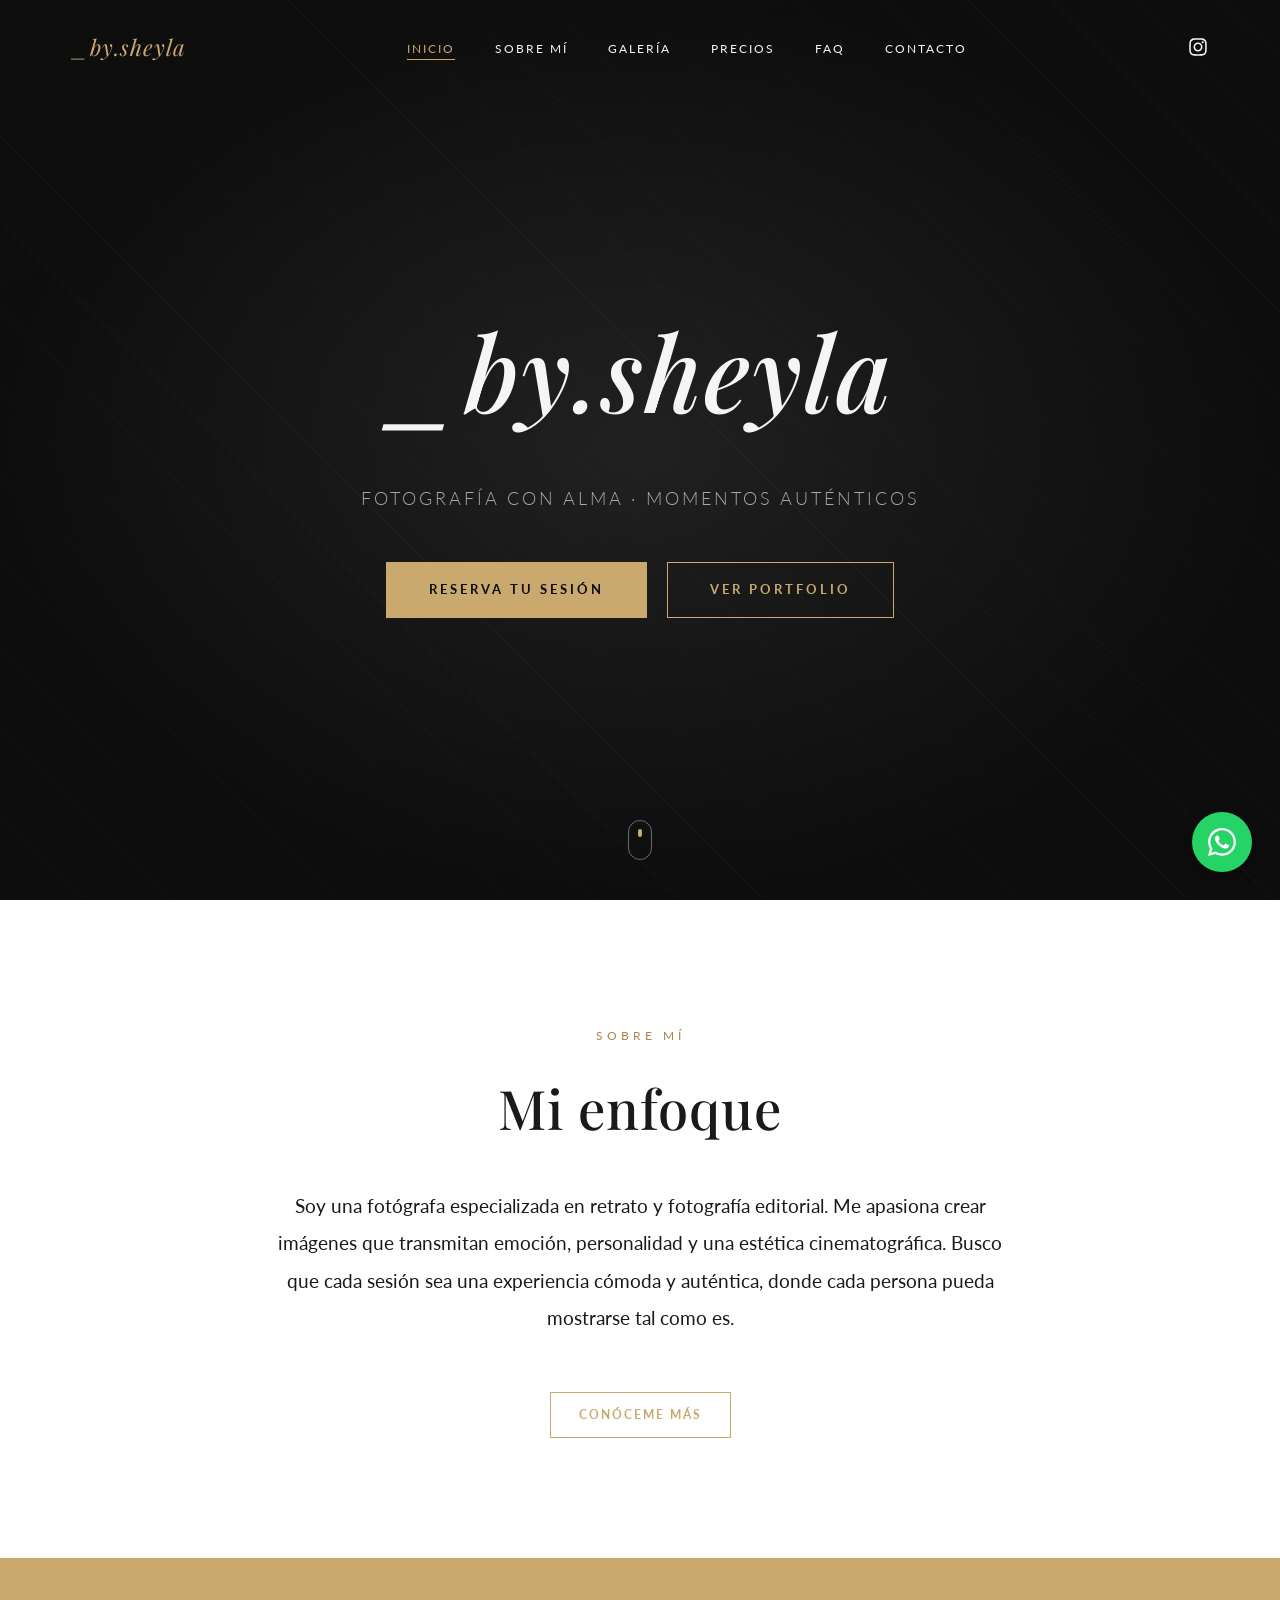
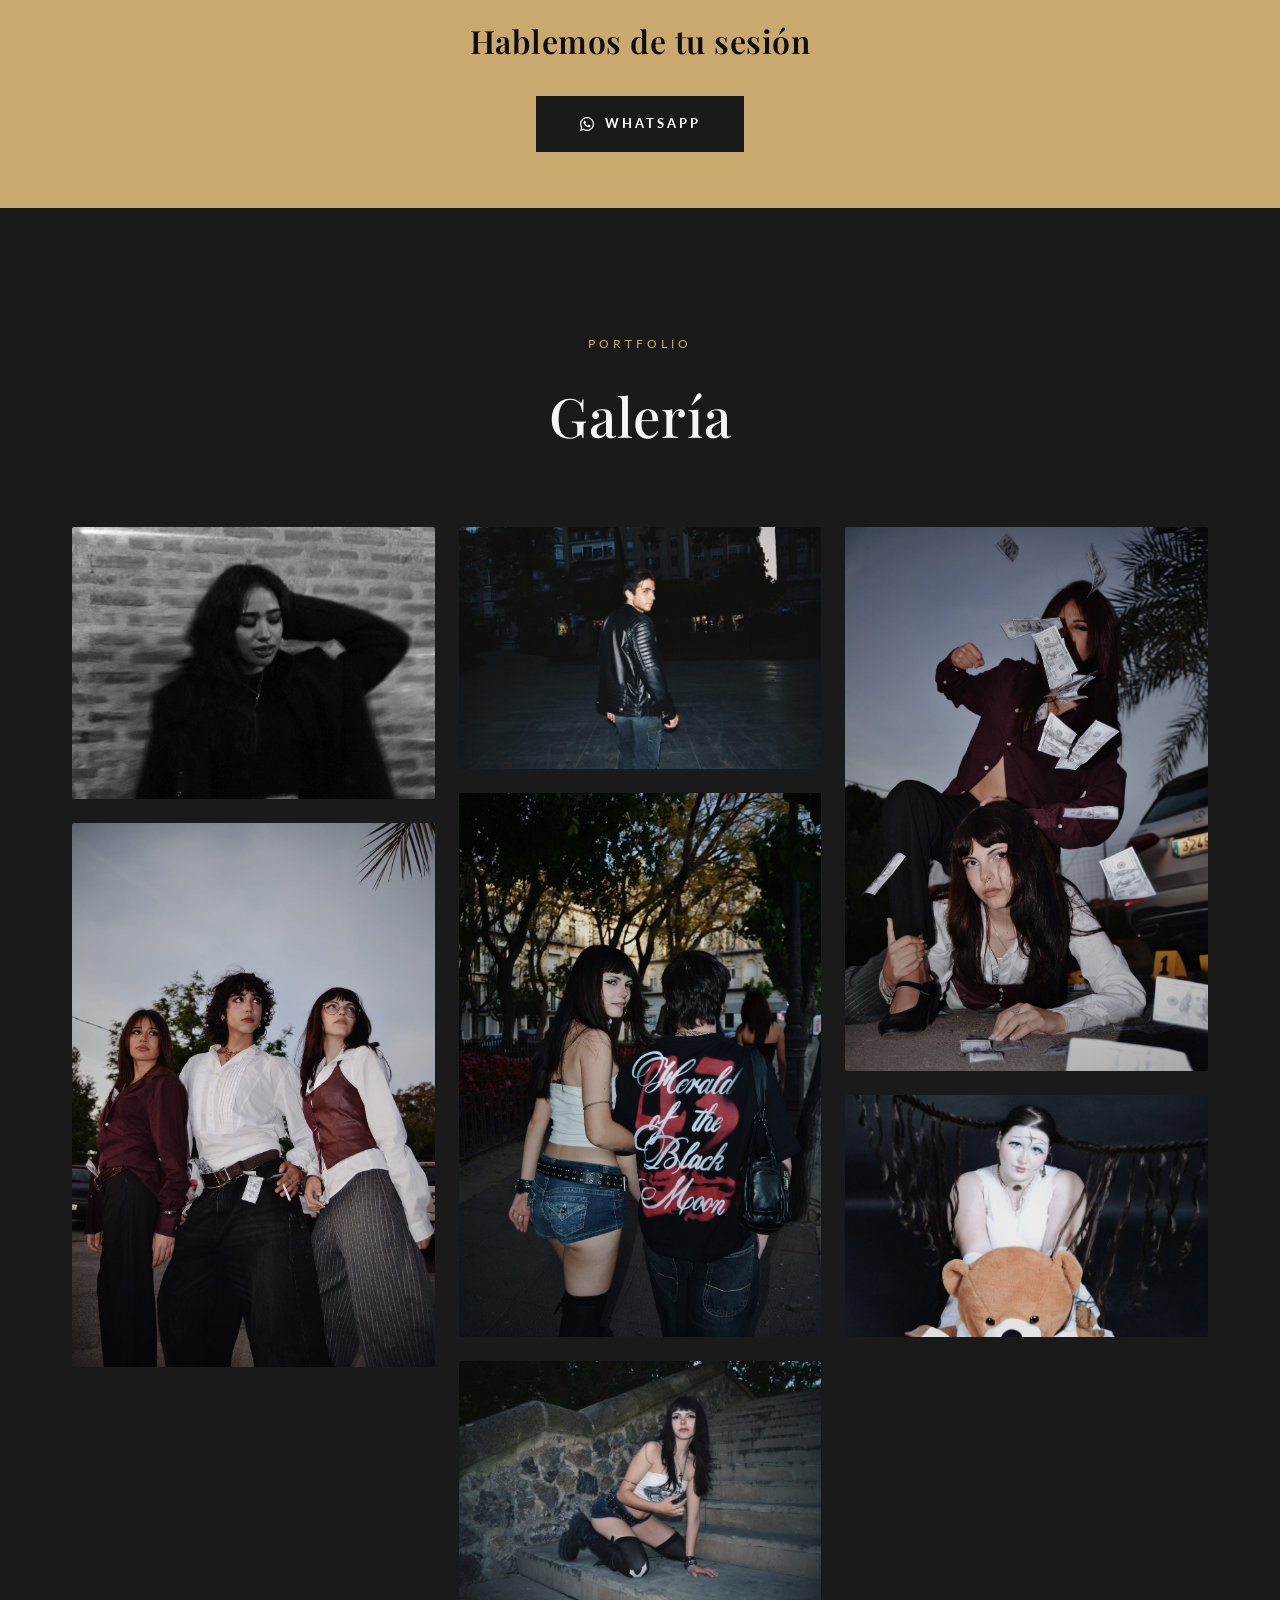
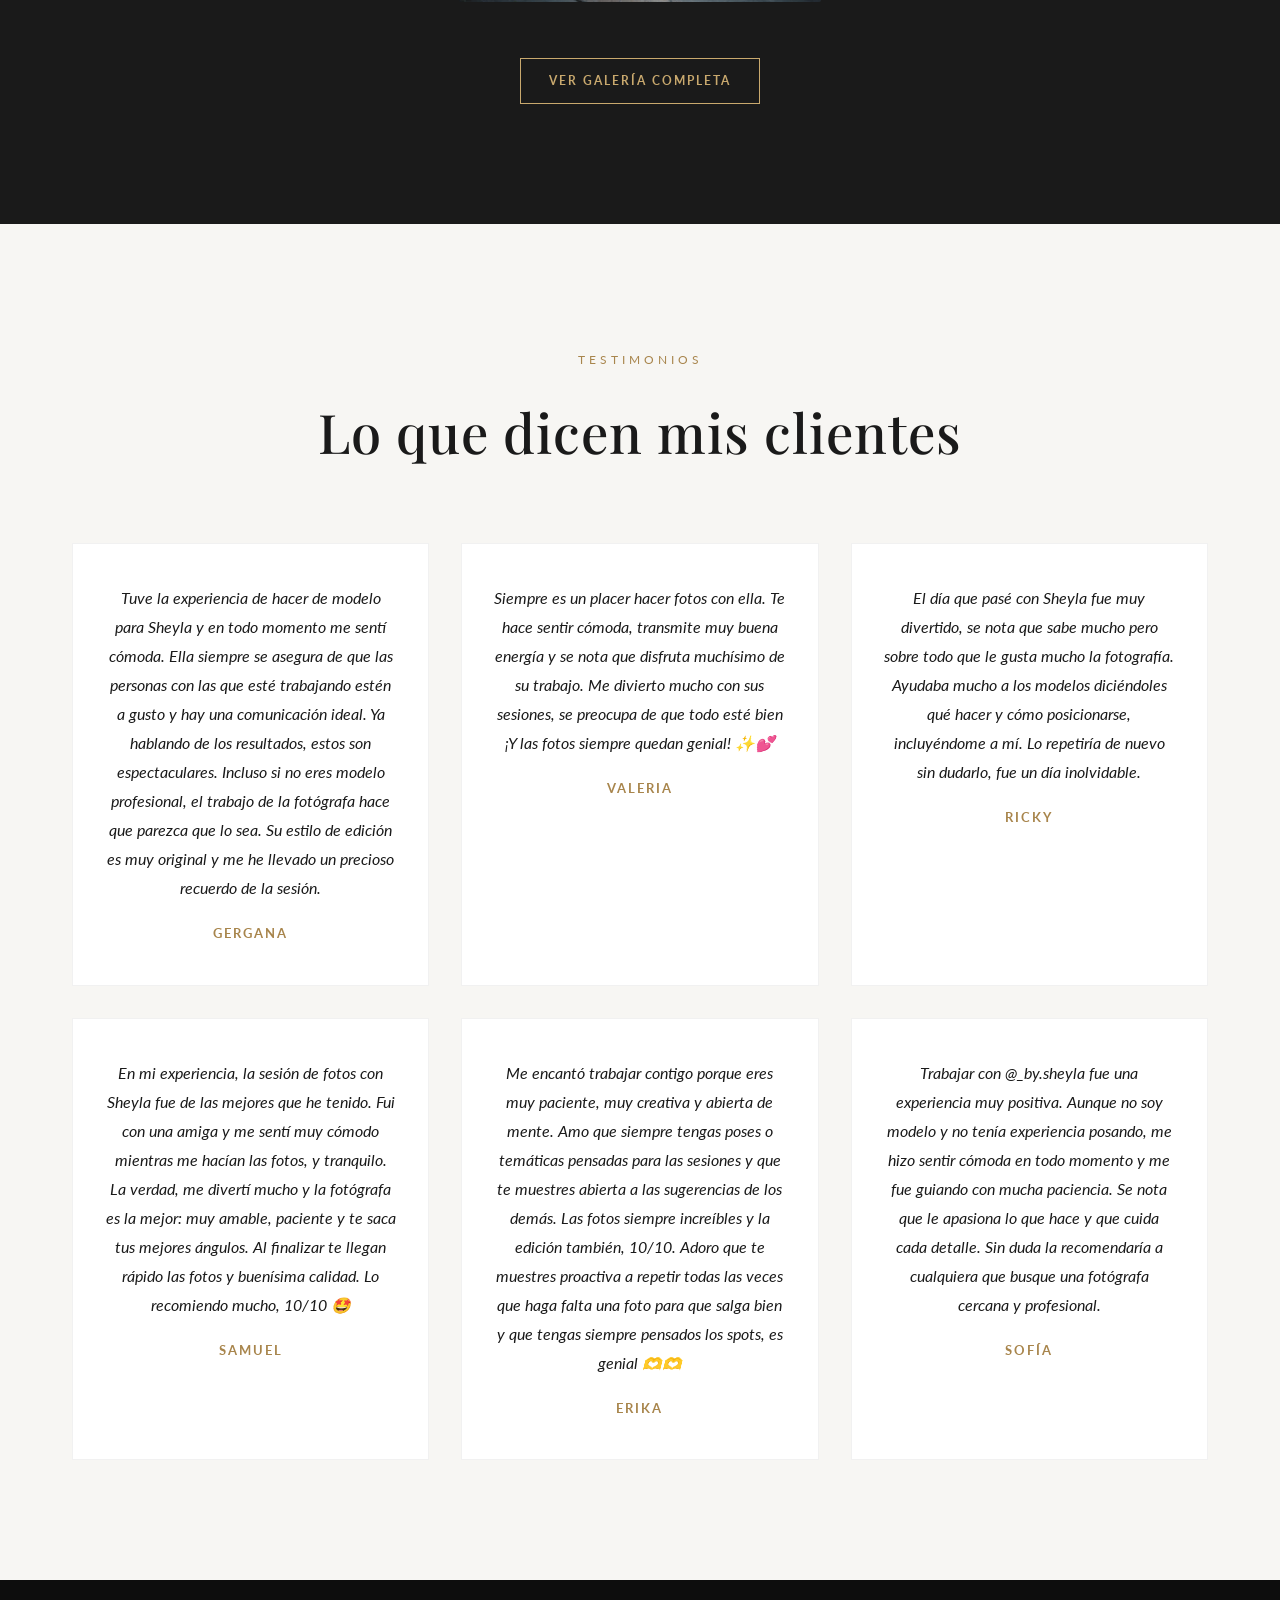
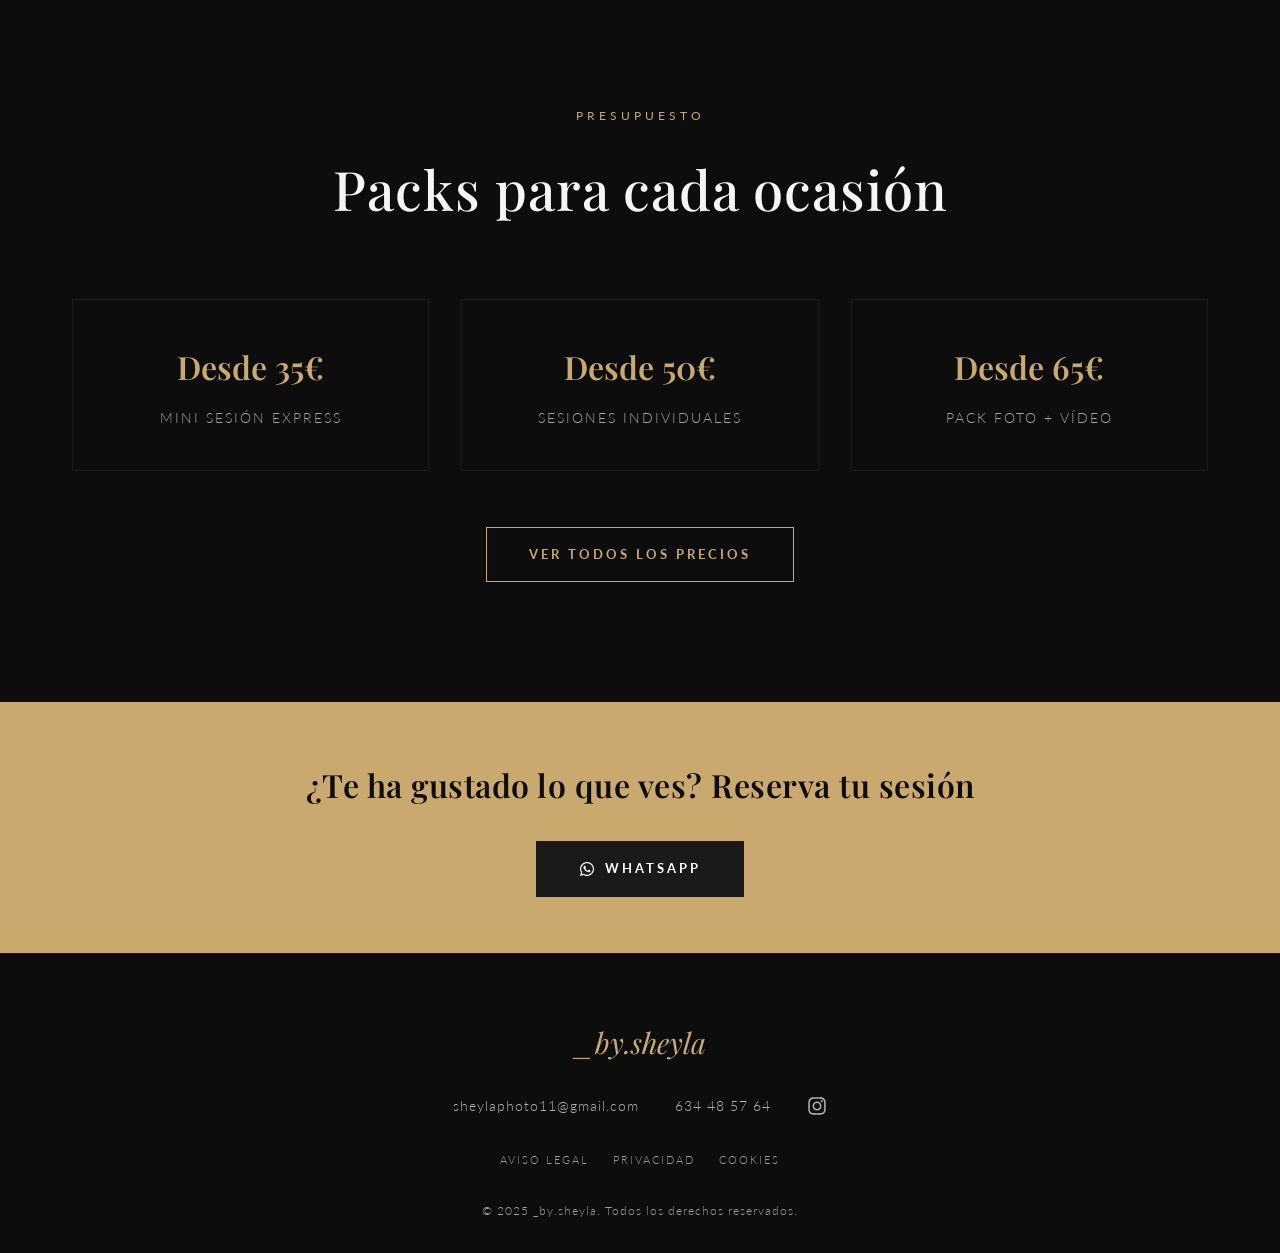
==== commit 05dea4be: "Sustituir texto Instagram por icono en footer y navbar Mejora visual e intuitiva: el enlace de Insta" ====
--- a/index.html
+++ b/index.html
@@ -30,11 +30,14 @@
         <li><a href="faq.html">FAQ</a></li>
         <li><a href="contacto.html">Contacto</a></li>
       </ul>
-      <button class="hamburger" id="hamburger" aria-label="Abrir menú">
-        <span></span>
-        <span></span>
-        <span></span>
-      </button>
+      <div class="nav-actions">
+        <a href="https://www.instagram.com/_by.sheyla?igsh=OTh0emF0aGs5emdh" target="_blank" rel="noopener" class="nav-instagram" aria-label="Instagram"><svg viewBox="0 0 448 512" aria-hidden="true"><path d="M224.1 141c-63.6 0-114.9 51.3-114.9 114.9s51.3 114.9 114.9 114.9S339 319.5 339 255.9 287.7 141 224.1 141zm0 189.6c-41.1 0-74.7-33.5-74.7-74.7s33.5-74.7 74.7-74.7 74.7 33.5 74.7 74.7-33.6 74.7-74.7 74.7zm146.4-194.3c0 14.9-12 26.8-26.8 26.8-14.9 0-26.8-12-26.8-26.8s12-26.8 26.8-26.8 26.8 12 26.8 26.8zm76.1 27.2c-1.7-35.9-9.9-67.7-36.2-93.9-26.2-26.2-58-34.4-93.9-36.2-37-2.1-147.9-2.1-184.9 0-35.8 1.7-67.6 9.9-93.9 36.1s-34.4 58-36.2 93.9c-2.1 37-2.1 147.9 0 184.9 1.7 35.9 9.9 67.7 36.2 93.9s58 34.4 93.9 36.2c37 2.1 147.9 2.1 184.9 0 35.9-1.7 67.7-9.9 93.9-36.2 26.2-26.2 34.4-58 36.2-93.9 2.1-37 2.1-147.8 0-184.8zM398.8 388c-7.8 19.6-22.9 34.7-42.6 42.6-29.5 11.7-99.5 9-132.1 9s-102.7 2.6-132.1-9c-19.6-7.8-34.7-22.9-42.6-42.6-11.7-29.5-9-99.5-9-132.1s-2.6-102.7 9-132.1c7.8-19.6 22.9-34.7 42.6-42.6 29.5-11.7 99.5-9 132.1-9s102.7-2.6 132.1 9c19.6 7.8 34.7 22.9 42.6 42.6 11.7 29.5 9 99.5 9 132.1s2.7 102.7-9 132.1z"/></svg></a>
+        <button class="hamburger" id="hamburger" aria-label="Abrir menú">
+          <span></span>
+          <span></span>
+          <span></span>
+        </button>
+      </div>
     </div>
   </nav>
 
@@ -177,7 +180,7 @@
       <div class="footer-info">
         <a href="mailto:sheylaphoto11@gmail.com">sheylaphoto11@gmail.com</a>
         <a href="tel:+34634485764">634 48 57 64</a>
-        <a href="https://www.instagram.com/_by.sheyla?igsh=OTh0emF0aGs5emdh" target="_blank" rel="noopener">Instagram</a>
+        <a href="https://www.instagram.com/_by.sheyla?igsh=OTh0emF0aGs5emdh" target="_blank" rel="noopener" class="footer-icon" aria-label="Instagram"><svg viewBox="0 0 448 512" aria-hidden="true"><path d="M224.1 141c-63.6 0-114.9 51.3-114.9 114.9s51.3 114.9 114.9 114.9S339 319.5 339 255.9 287.7 141 224.1 141zm0 189.6c-41.1 0-74.7-33.5-74.7-74.7s33.5-74.7 74.7-74.7 74.7 33.5 74.7 74.7-33.6 74.7-74.7 74.7zm146.4-194.3c0 14.9-12 26.8-26.8 26.8-14.9 0-26.8-12-26.8-26.8s12-26.8 26.8-26.8 26.8 12 26.8 26.8zm76.1 27.2c-1.7-35.9-9.9-67.7-36.2-93.9-26.2-26.2-58-34.4-93.9-36.2-37-2.1-147.9-2.1-184.9 0-35.8 1.7-67.6 9.9-93.9 36.1s-34.4 58-36.2 93.9c-2.1 37-2.1 147.9 0 184.9 1.7 35.9 9.9 67.7 36.2 93.9s58 34.4 93.9 36.2c37 2.1 147.9 2.1 184.9 0 35.9-1.7 67.7-9.9 93.9-36.2 26.2-26.2 34.4-58 36.2-93.9 2.1-37 2.1-147.8 0-184.8zM398.8 388c-7.8 19.6-22.9 34.7-42.6 42.6-29.5 11.7-99.5 9-132.1 9s-102.7 2.6-132.1-9c-19.6-7.8-34.7-22.9-42.6-42.6-11.7-29.5-9-99.5-9-132.1s-2.6-102.7 9-132.1c7.8-19.6 22.9-34.7 42.6-42.6 29.5-11.7 99.5-9 132.1-9s102.7-2.6 132.1 9c19.6 7.8 34.7 22.9 42.6 42.6 11.7 29.5 9 99.5 9 132.1s2.7 102.7-9 132.1z"/></svg></a>
       </div>
       <nav class="footer-nav">
         <a href="aviso-legal.html">Aviso legal</a>
--- a/styles.css
+++ b/styles.css
@@ -241,6 +241,28 @@
   width: 100%;
 }
 
+.nav-actions {
+  display: flex;
+  align-items: center;
+  gap: 20px;
+}
+
+.nav-instagram {
+  display: inline-flex;
+  align-items: center;
+}
+
+.nav-instagram svg {
+  width: 20px;
+  height: 20px;
+  fill: var(--color-text-light);
+  transition: fill var(--transition);
+}
+
+.nav-instagram:hover svg {
+  fill: var(--color-gold);
+}
+
 .hamburger {
   display: none;
   flex-direction: column;
@@ -1077,6 +1099,22 @@
 
 .footer-info a:hover {
   color: var(--color-gold);
+}
+
+.footer-info .footer-icon {
+  display: inline-flex;
+  align-items: center;
+}
+
+.footer-info .footer-icon svg {
+  width: 20px;
+  height: 20px;
+  fill: rgba(245, 245, 245, 0.7);
+  transition: fill var(--transition);
+}
+
+.footer-info .footer-icon:hover svg {
+  fill: var(--color-gold);
 }
 
 .footer-nav {
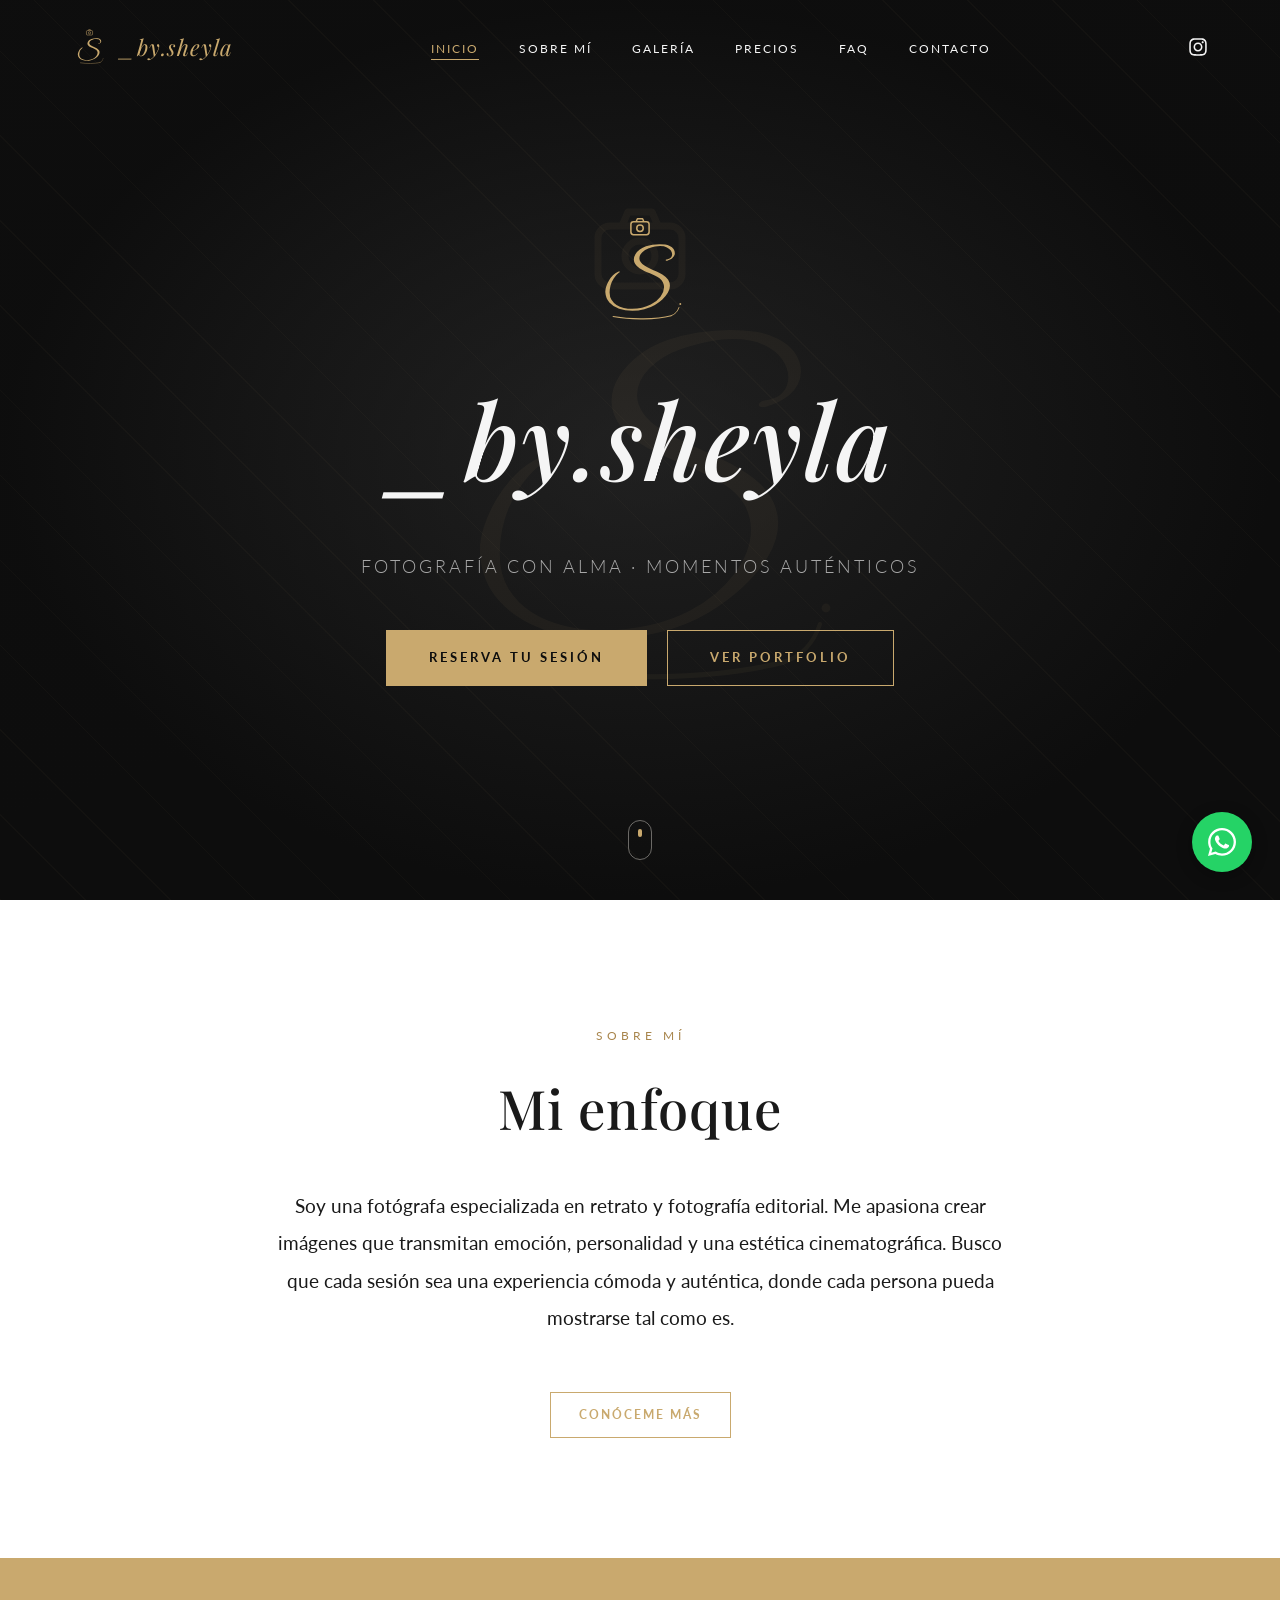
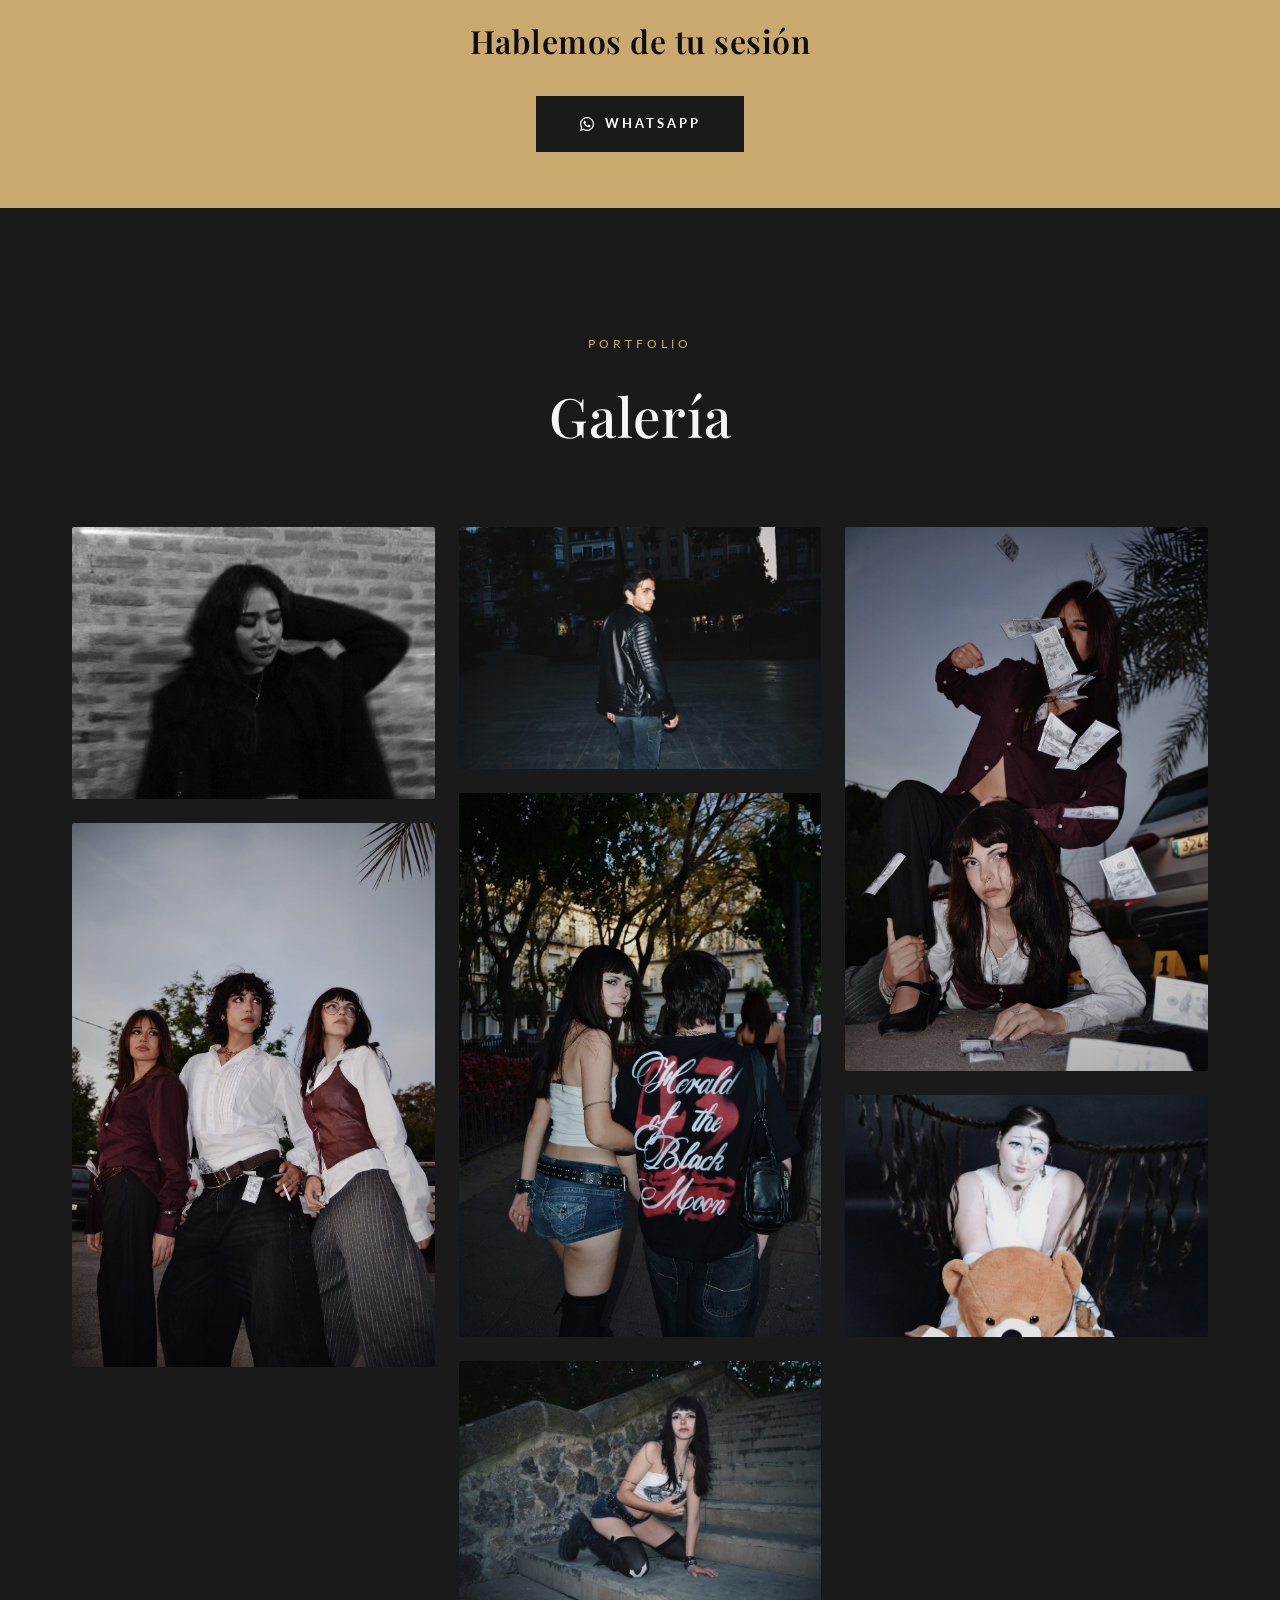
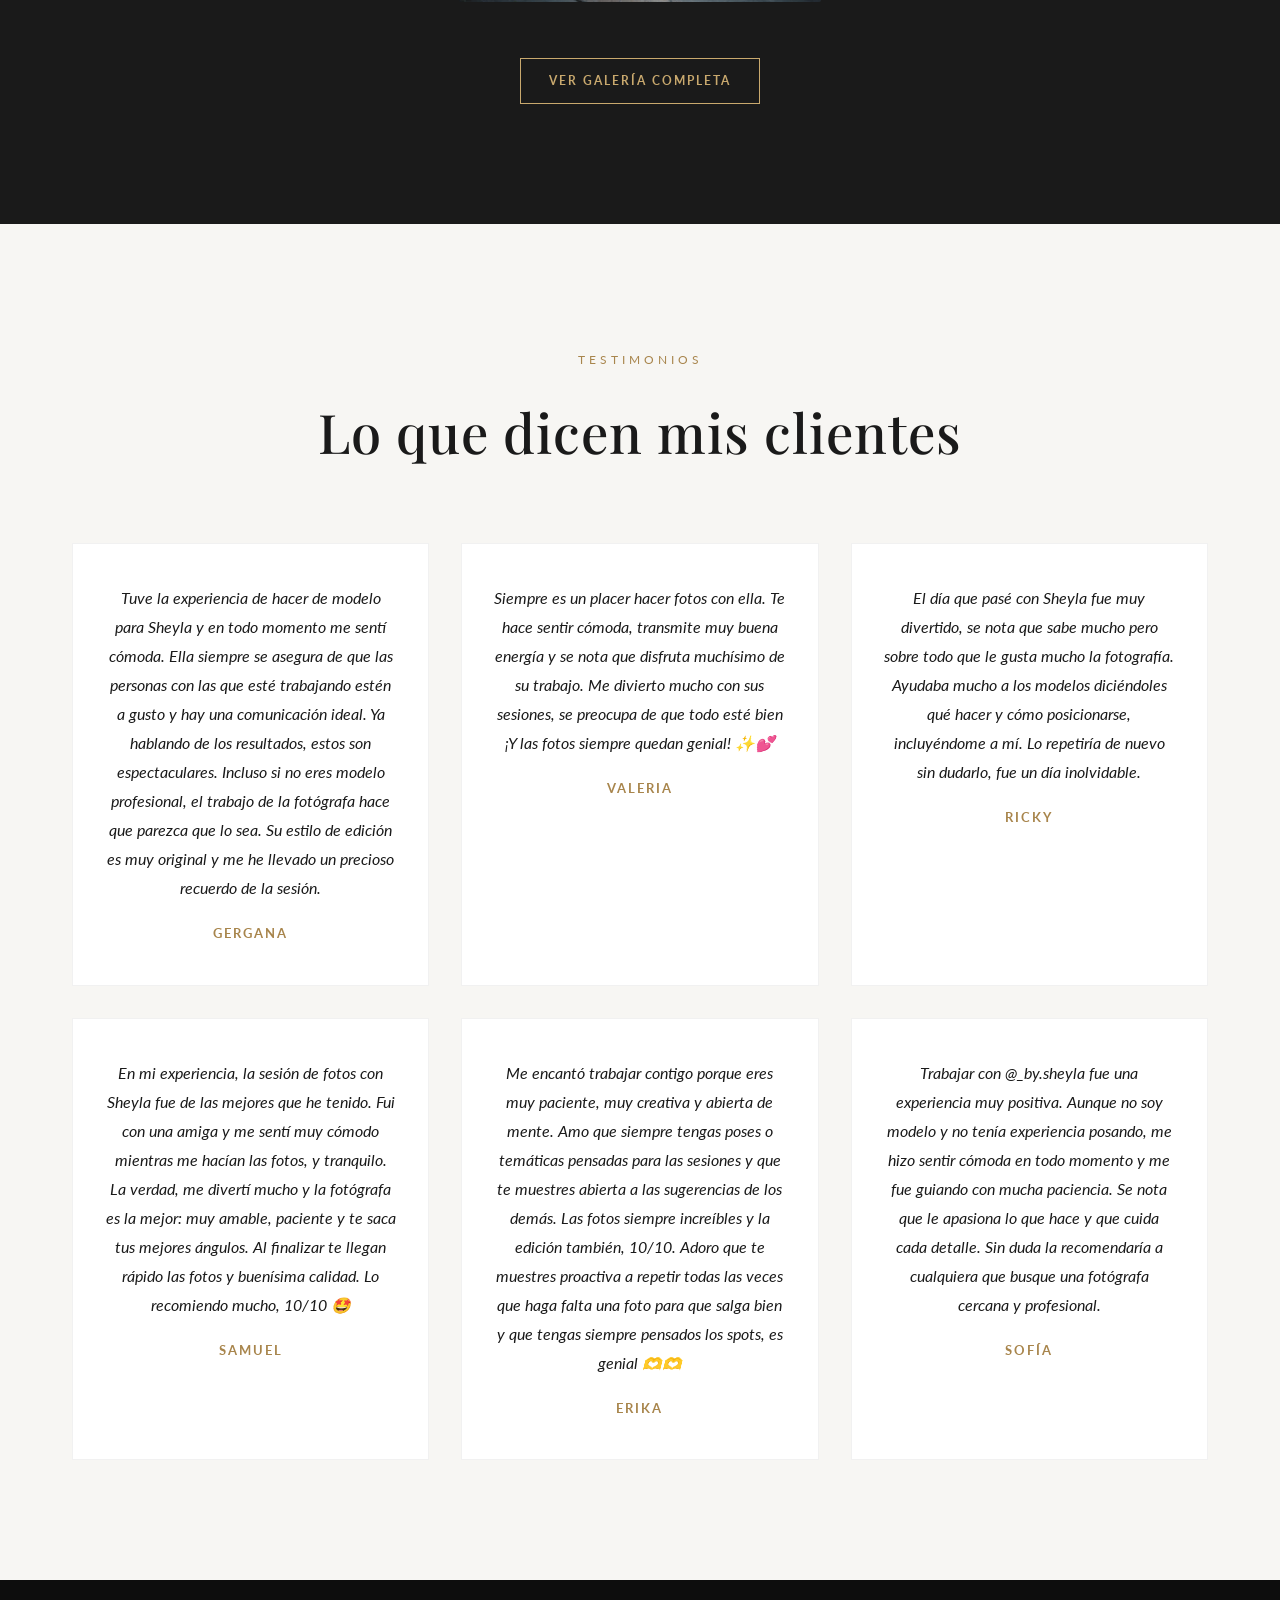
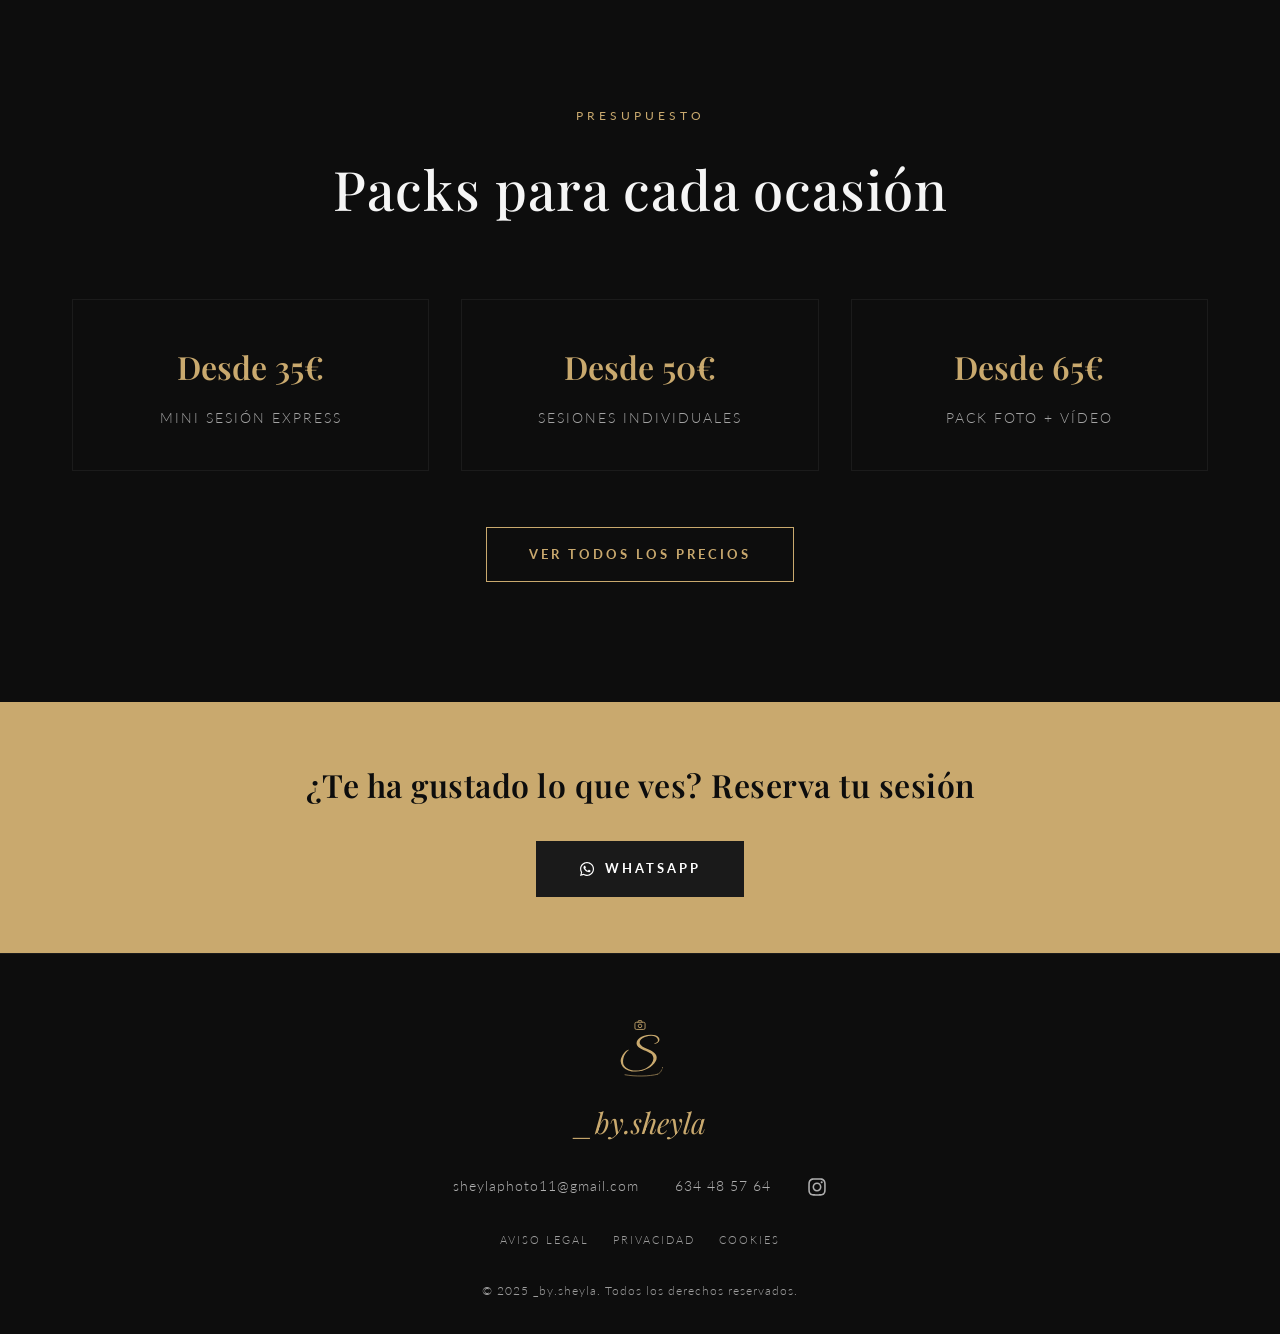
==== commit eb7378af: "Añadir logo SVG e integrarlo en toda la web Nuevo logo vectorial (S caligráfica + cámara) en dorado," ====
--- a/index.html
+++ b/index.html
@@ -8,6 +8,7 @@
 <link rel="preconnect" href="https://fonts.googleapis.com">
 <link rel="preconnect" href="https://fonts.gstatic.com" crossorigin>
 <link href="https://fonts.googleapis.com/css2?family=Playfair+Display:ital,wght@0,400;0,500;0,600;0,700;1,400;1,500&family=Lato:wght@300;400;700&display=swap" rel="stylesheet">
+<link rel="icon" type="image/svg+xml" href="images/logo.svg">
 <link rel="stylesheet" href="styles.css">
 </head>
 <body>
@@ -21,7 +22,7 @@
   <!-- Navbar -->
   <nav class="navbar" id="navbar">
     <div class="container">
-      <a href="index.html" class="nav-logo">_by.sheyla</a>
+      <a href="index.html" class="nav-logo"><img src="images/logo.svg" alt="" class="nav-logo-icon">_by.sheyla</a>
       <ul class="nav-menu" id="navMenu">
         <li><a href="index.html" class="active" aria-current="page">Inicio</a></li>
         <li><a href="sobre-mi.html">Sobre mí</a></li>
@@ -44,6 +45,7 @@
   <!-- Hero -->
   <header class="hero" id="inicio">
     <div class="hero-content fade-in visible">
+      <img src="images/logo.svg" alt="" class="hero-emblem">
       <h1 class="hero-logo">_by.sheyla</h1>
       <p class="hero-tagline">Fotografía con alma · momentos auténticos</p>
       <div class="hero-ctas">
@@ -176,6 +178,7 @@
   <!-- Footer -->
   <footer class="footer">
     <div class="container">
+      <img src="images/logo.svg" alt="" class="footer-emblem">
       <p class="footer-logo">_by.sheyla</p>
       <div class="footer-info">
         <a href="mailto:sheylaphoto11@gmail.com">sheylaphoto11@gmail.com</a>
--- a/styles.css
+++ b/styles.css
@@ -193,12 +193,20 @@
 }
 
 .nav-logo {
+  display: inline-flex;
+  align-items: center;
+  gap: 12px;
   font-family: var(--font-heading);
   font-style: italic;
   font-size: 1.4rem;
   color: var(--color-gold);
   text-decoration: none;
   letter-spacing: 1px;
+}
+
+.nav-logo-icon {
+  height: 38px;
+  width: auto;
 }
 
 .nav-menu {
@@ -323,6 +331,21 @@
   position: relative;
   z-index: 2;
   padding: 0 24px;
+}
+
+.hero::after,
+.page-hero::after {
+  content: '';
+  position: absolute;
+  inset: 0;
+  background: url('images/logo.svg') no-repeat center / min(58vmin, 480px);
+  opacity: 0.05;
+  pointer-events: none;
+}
+
+.hero-emblem {
+  width: clamp(72px, 12vw, 104px);
+  margin: 0 auto 24px;
 }
 
 .hero-logo {
@@ -1071,6 +1094,11 @@
   padding: 64px 0 32px;
   text-align: center;
   border-top: 1px solid rgba(255, 255, 255, 0.06);
+}
+
+.footer-emblem {
+  width: 58px;
+  margin: 0 auto 18px;
 }
 
 .footer-logo {
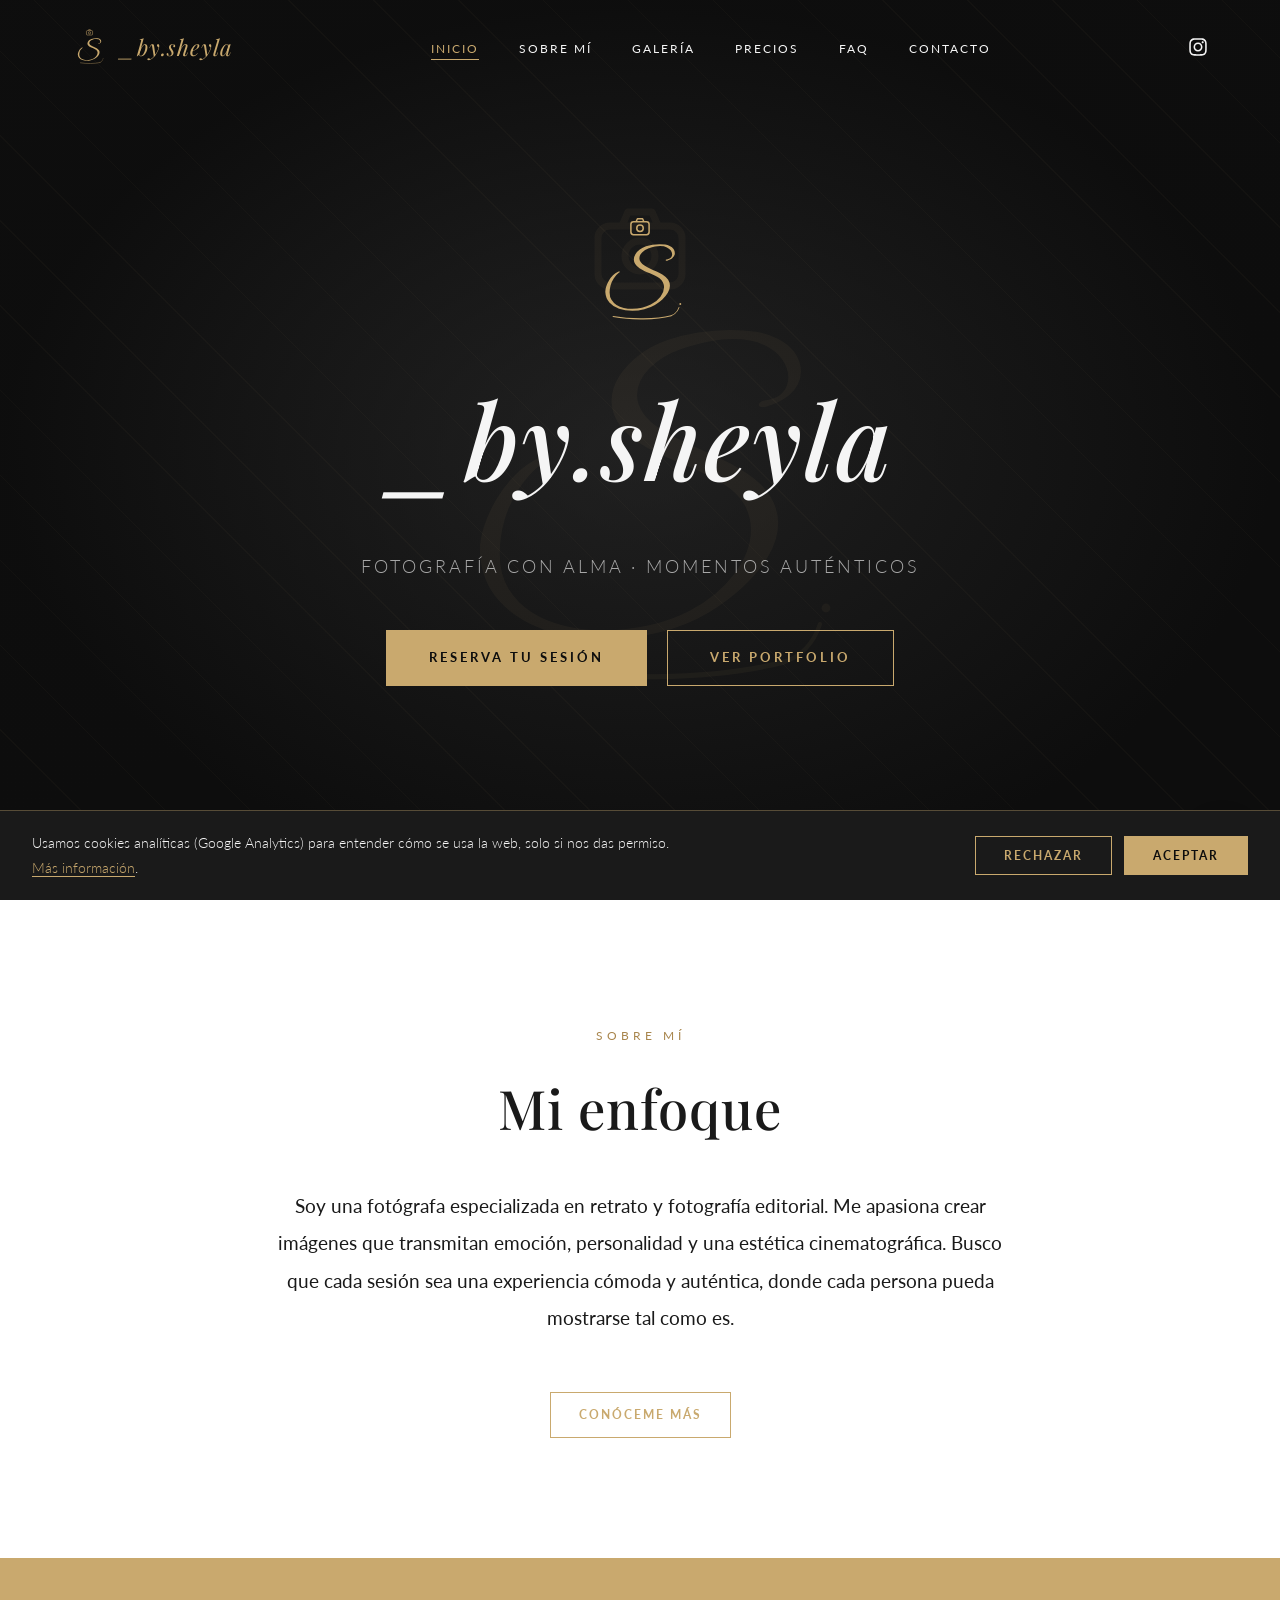
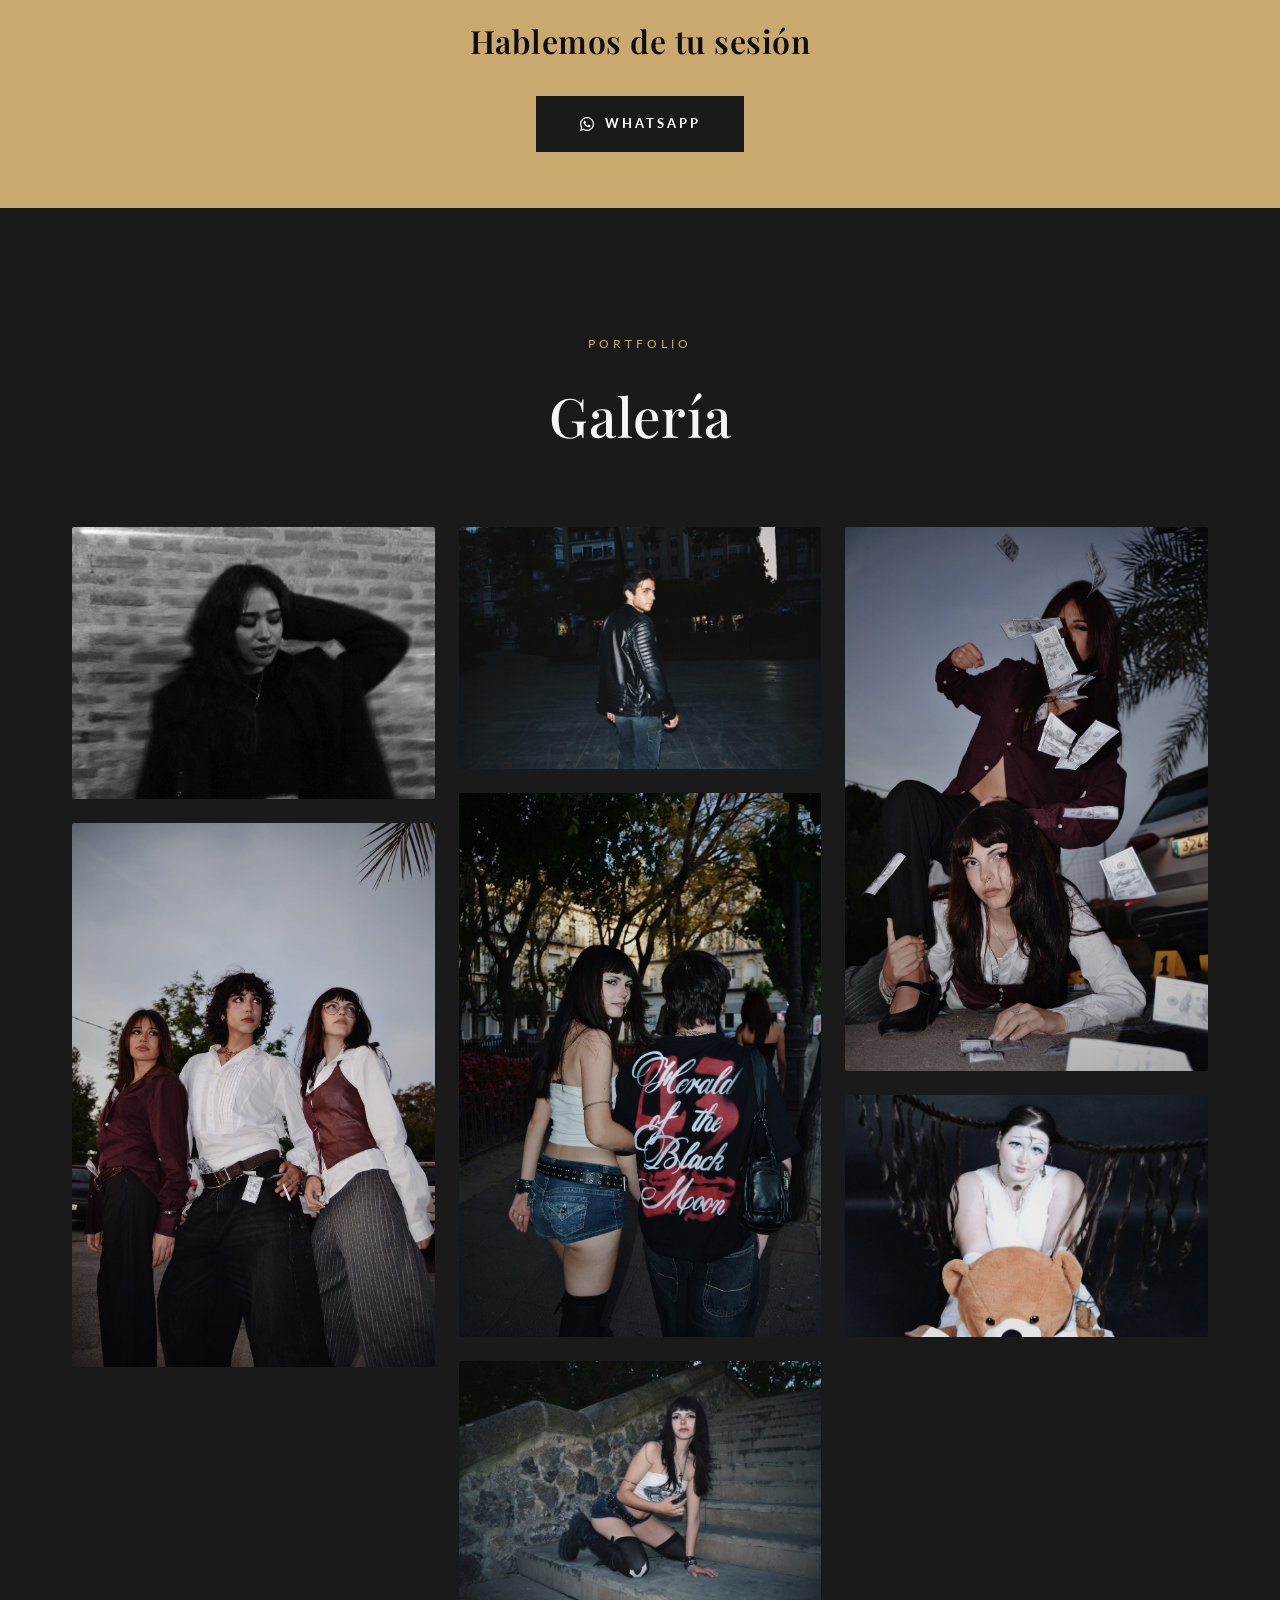
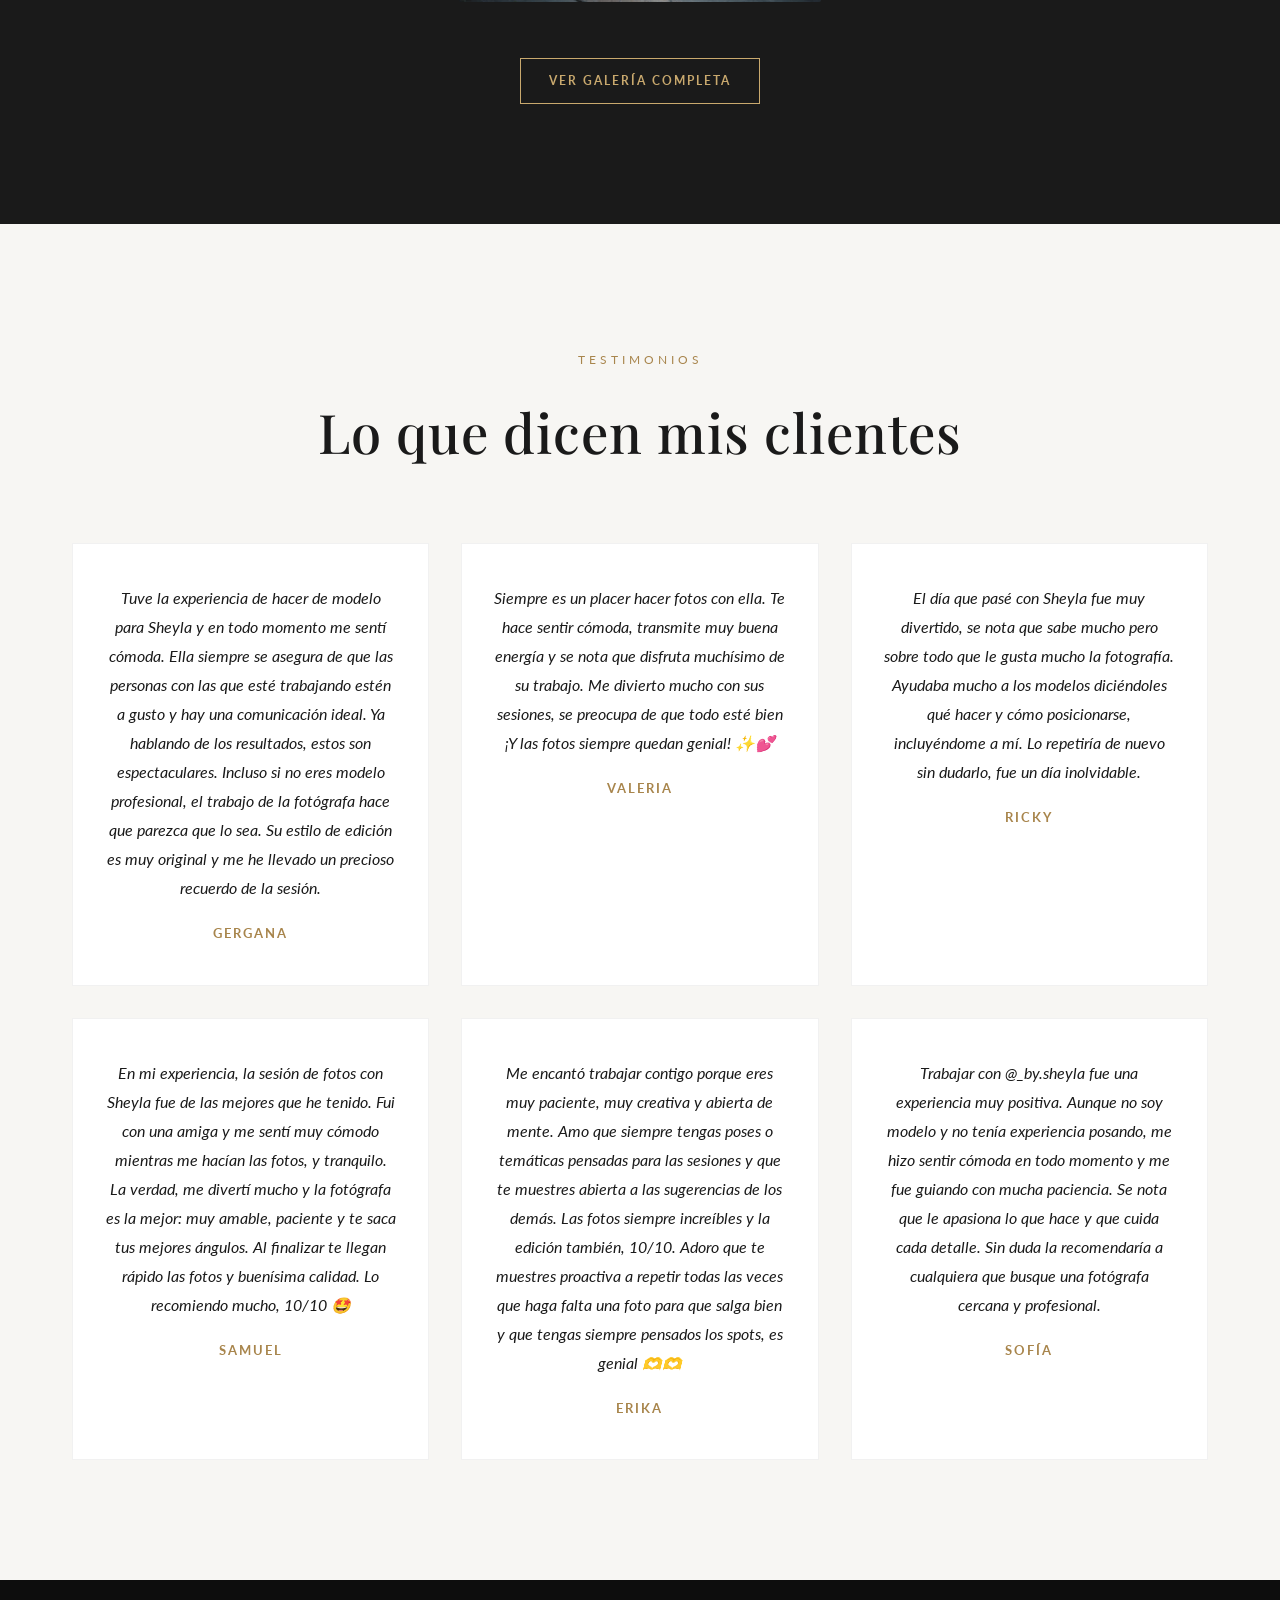
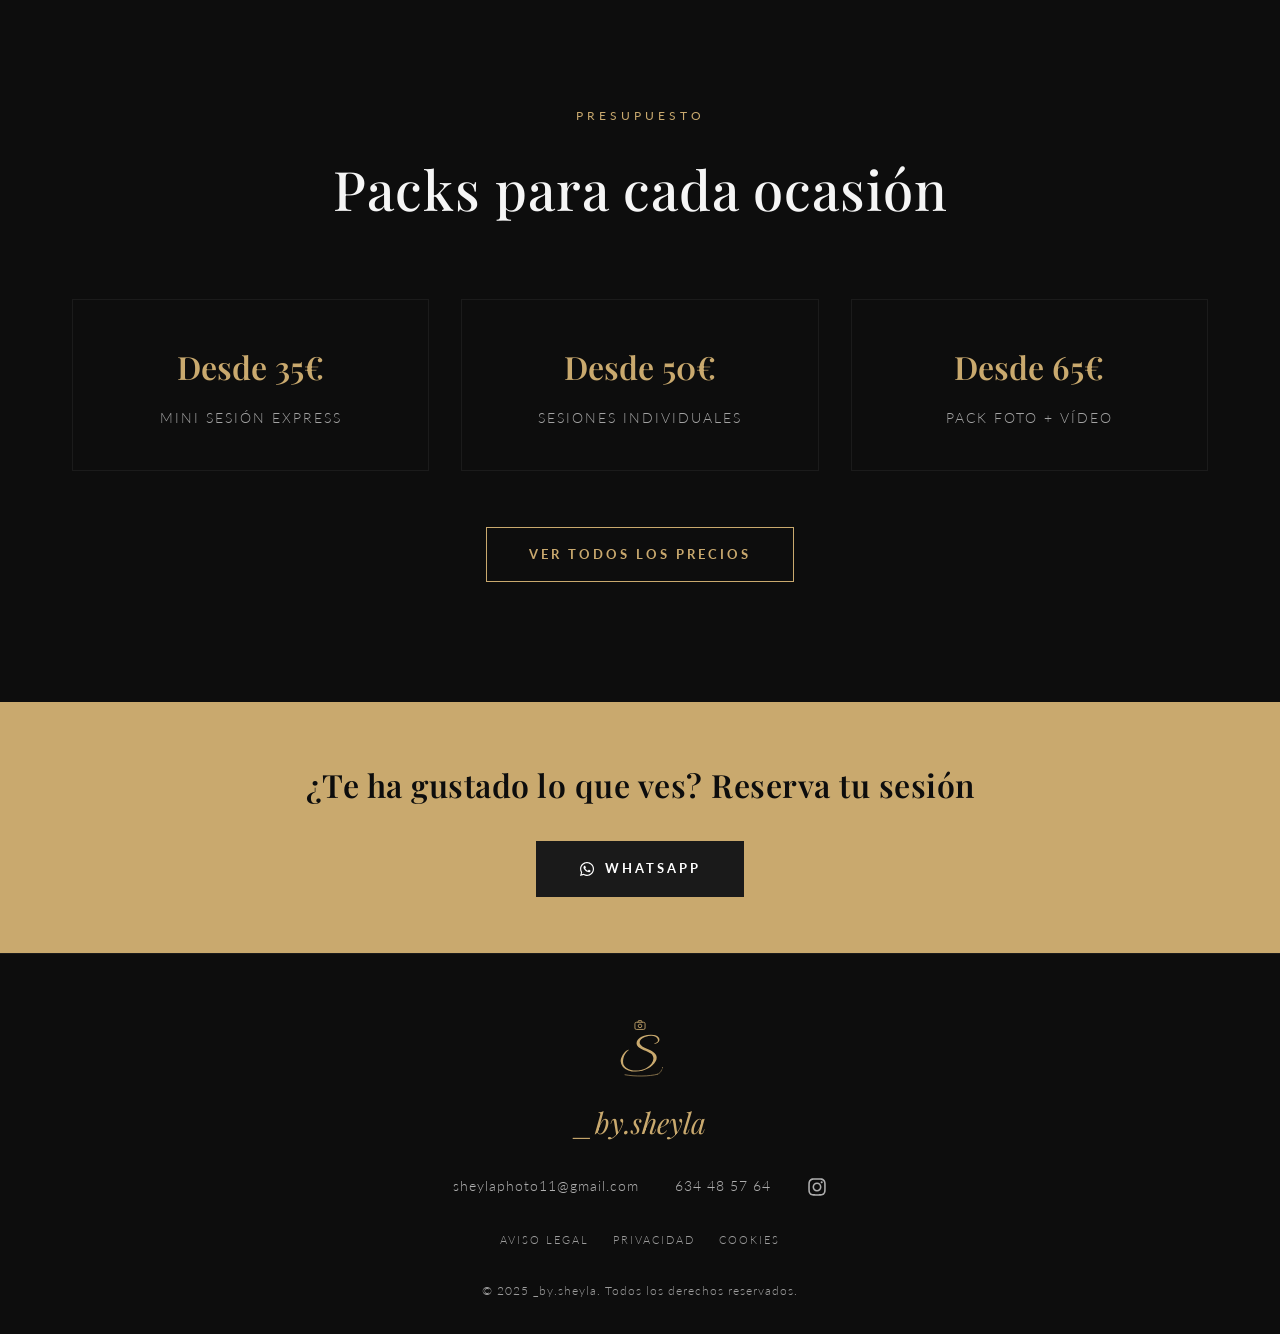
==== commit 1bd04554: "Añade banner de cookies y Google Analytics 4 con consentimiento previo Co-Authored-By: Claude Fable " ====
--- a/index.html
+++ b/index.html
@@ -195,5 +195,6 @@
   </footer>
 
   <script src="main.js"></script>
+  <script src="cookies.js"></script>
 </body>
 </html>
--- a/styles.css
+++ b/styles.css
@@ -1303,3 +1303,51 @@
   .container { padding: 0 22px; }
   .pricing-card { padding: 40px 26px; }
 }
+
+/* ============ Cookie banner ============ */
+.cookie-banner {
+  position: fixed;
+  left: 0;
+  right: 0;
+  bottom: 0;
+  z-index: 2000;
+  display: flex;
+  align-items: center;
+  justify-content: space-between;
+  flex-wrap: wrap;
+  gap: 16px 32px;
+  padding: 20px 32px;
+  background: var(--color-charcoal);
+  border-top: 1px solid rgba(201, 169, 110, 0.35);
+}
+
+.cookie-banner-text {
+  color: var(--color-text-light);
+  font-size: 0.9rem;
+  max-width: 640px;
+}
+
+.cookie-banner-text a {
+  color: var(--color-gold);
+  text-decoration: underline;
+  text-underline-offset: 3px;
+}
+
+.cookie-banner-actions {
+  display: flex;
+  gap: 12px;
+  flex-shrink: 0;
+}
+
+@media (max-width: 640px) {
+  .cookie-banner {
+    flex-direction: column;
+    align-items: stretch;
+    text-align: center;
+    padding: 18px 22px;
+  }
+
+  .cookie-banner-actions {
+    justify-content: center;
+  }
+}
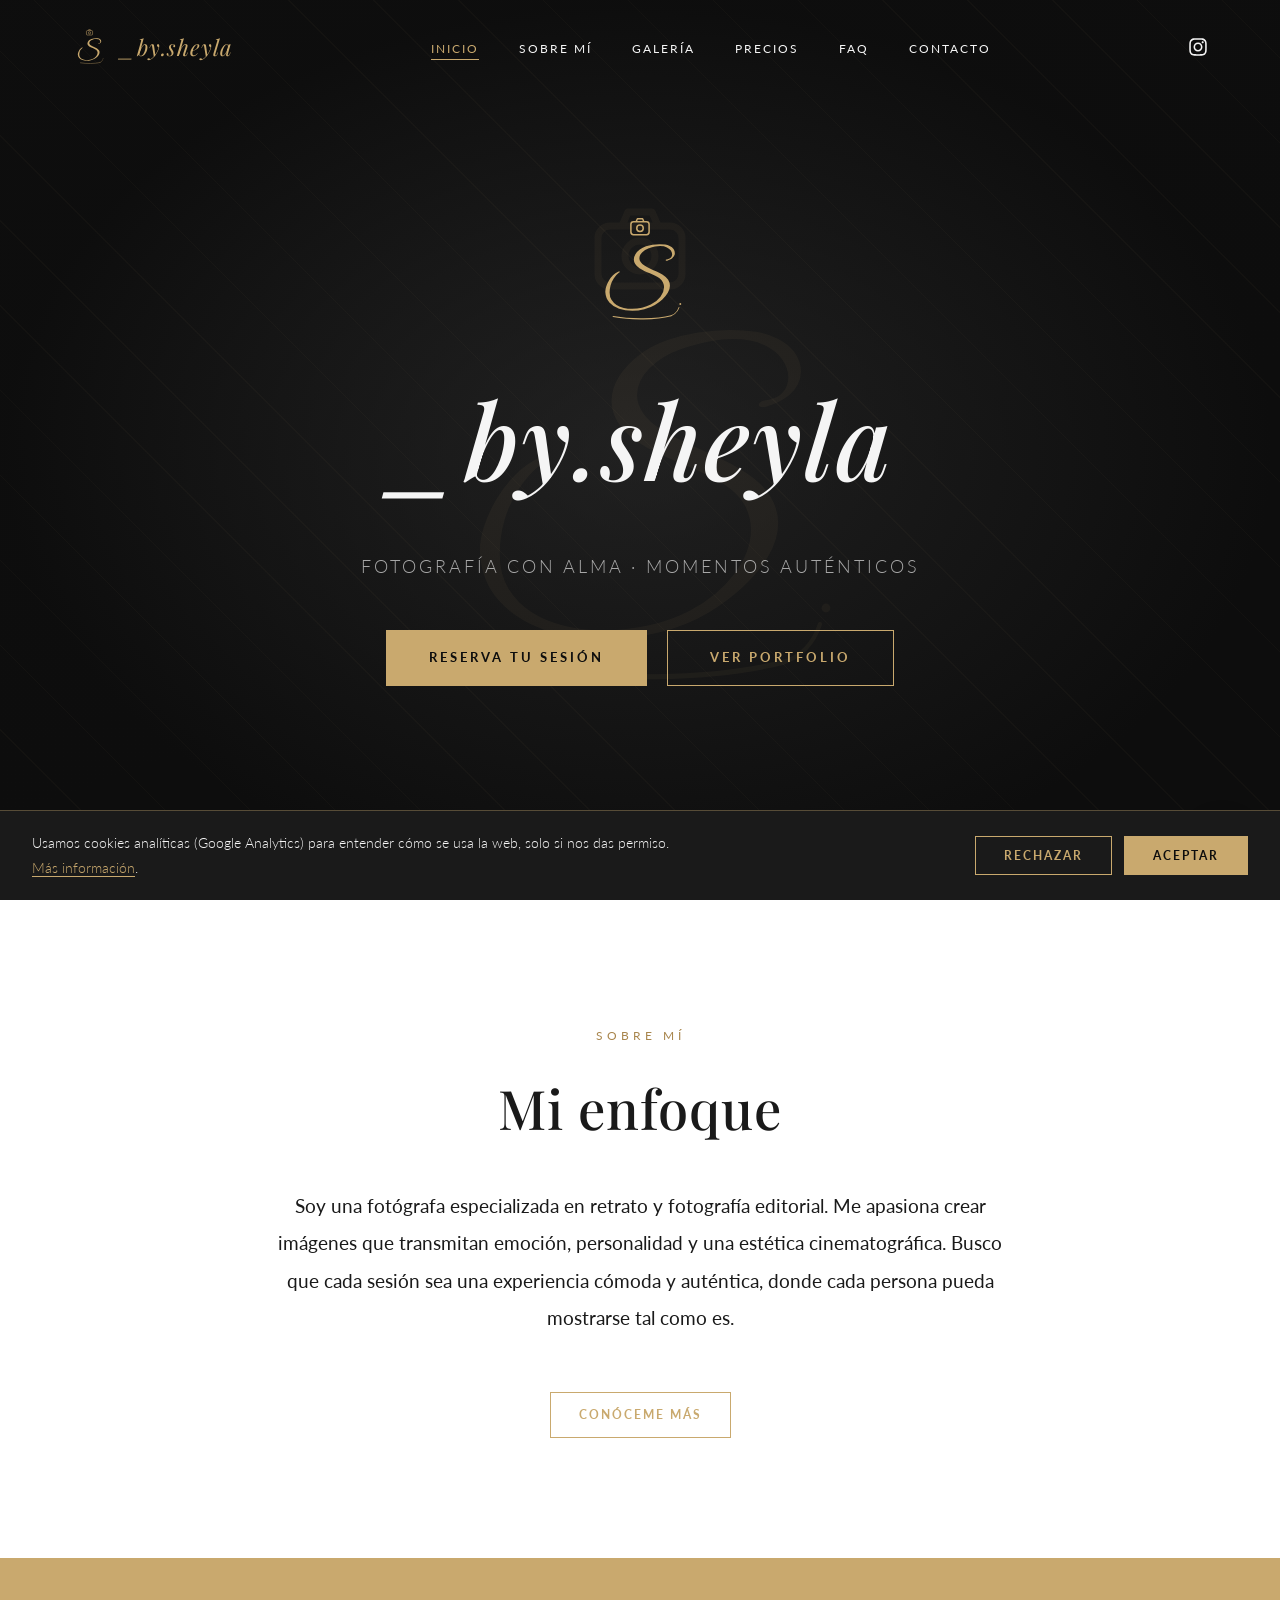
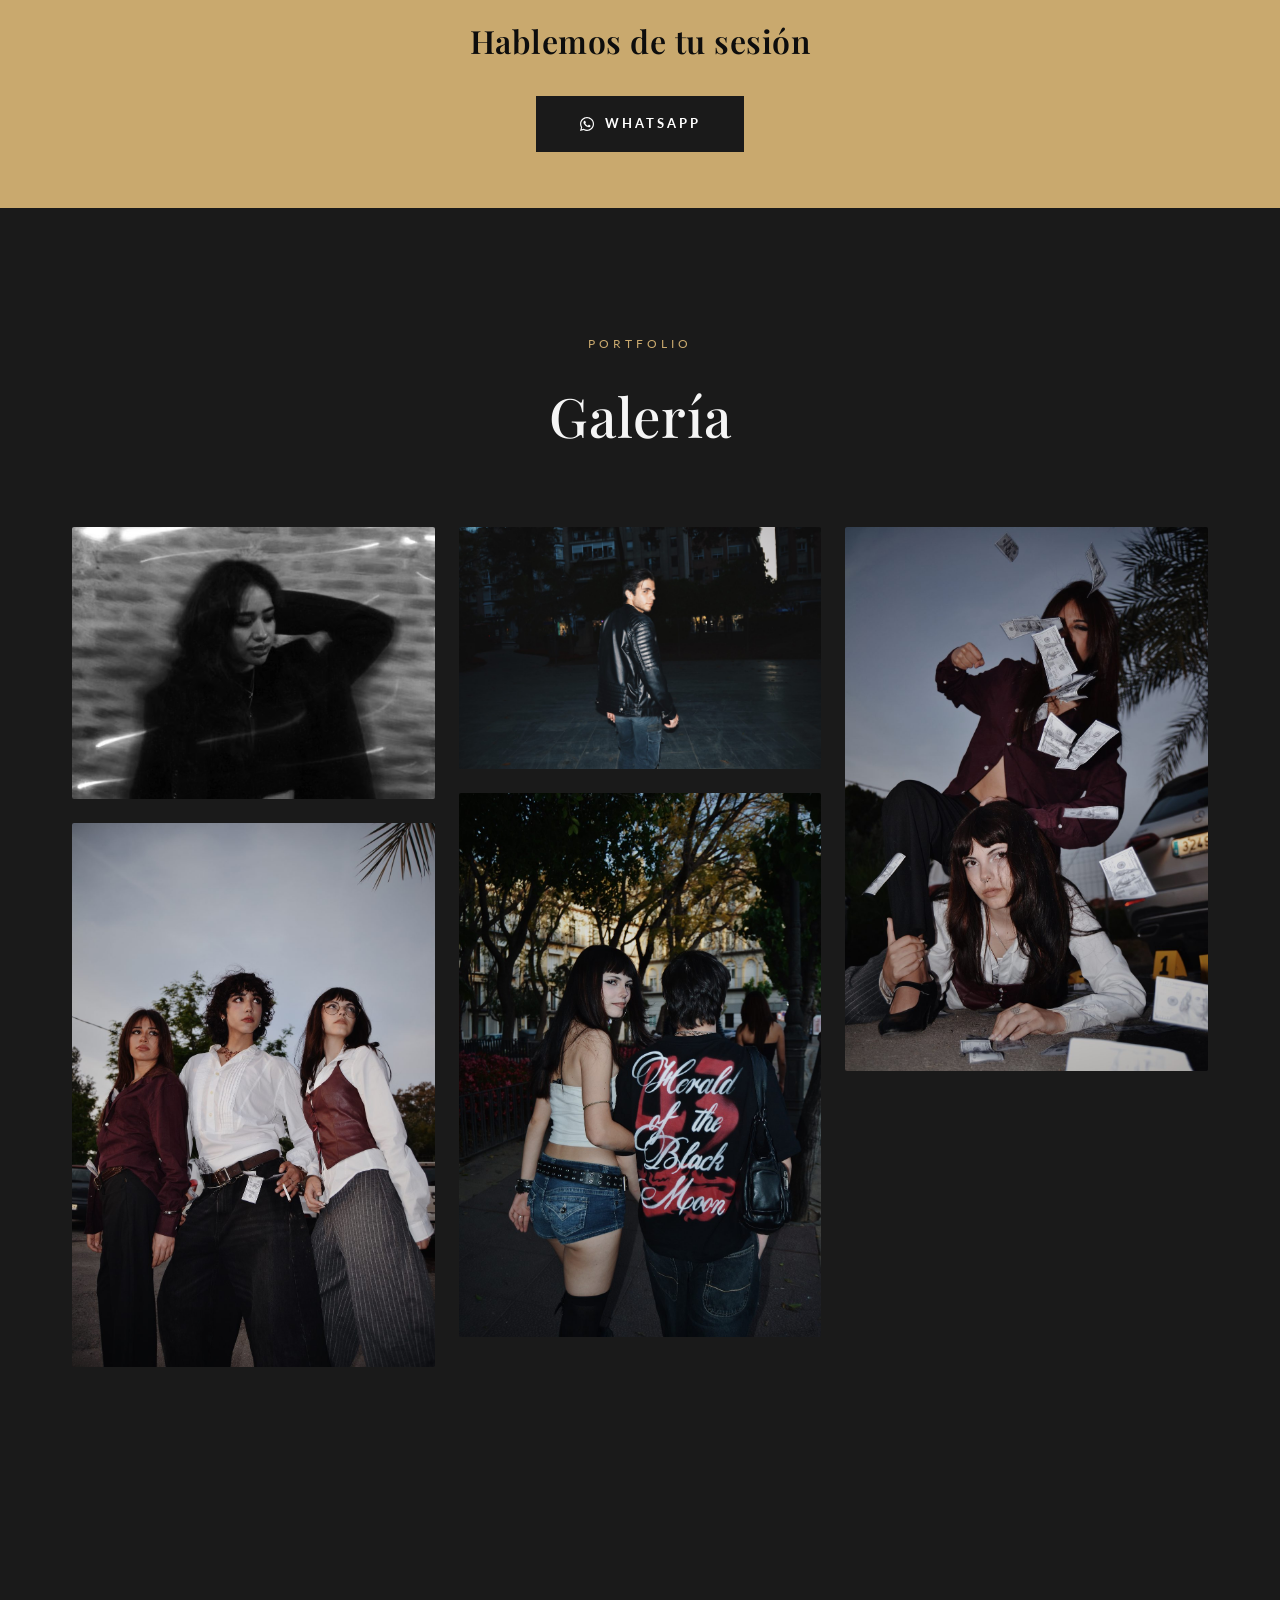
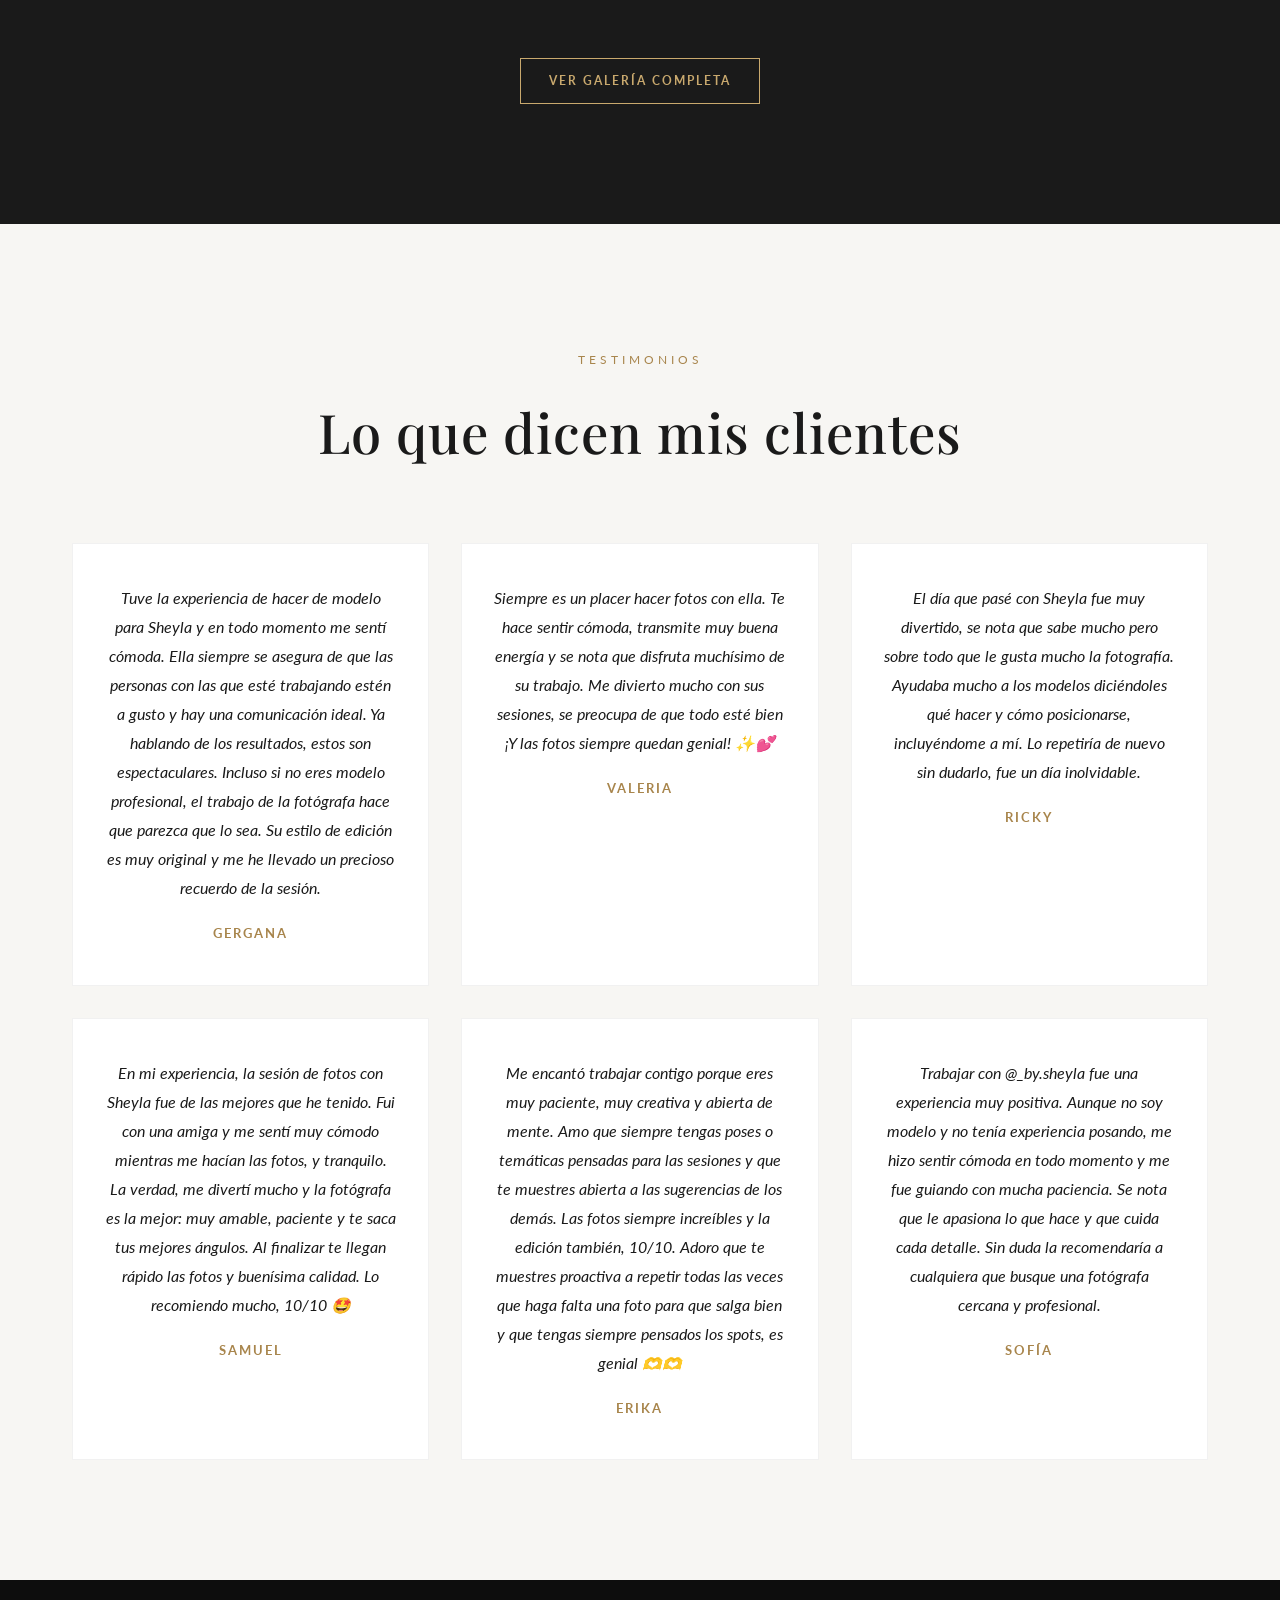
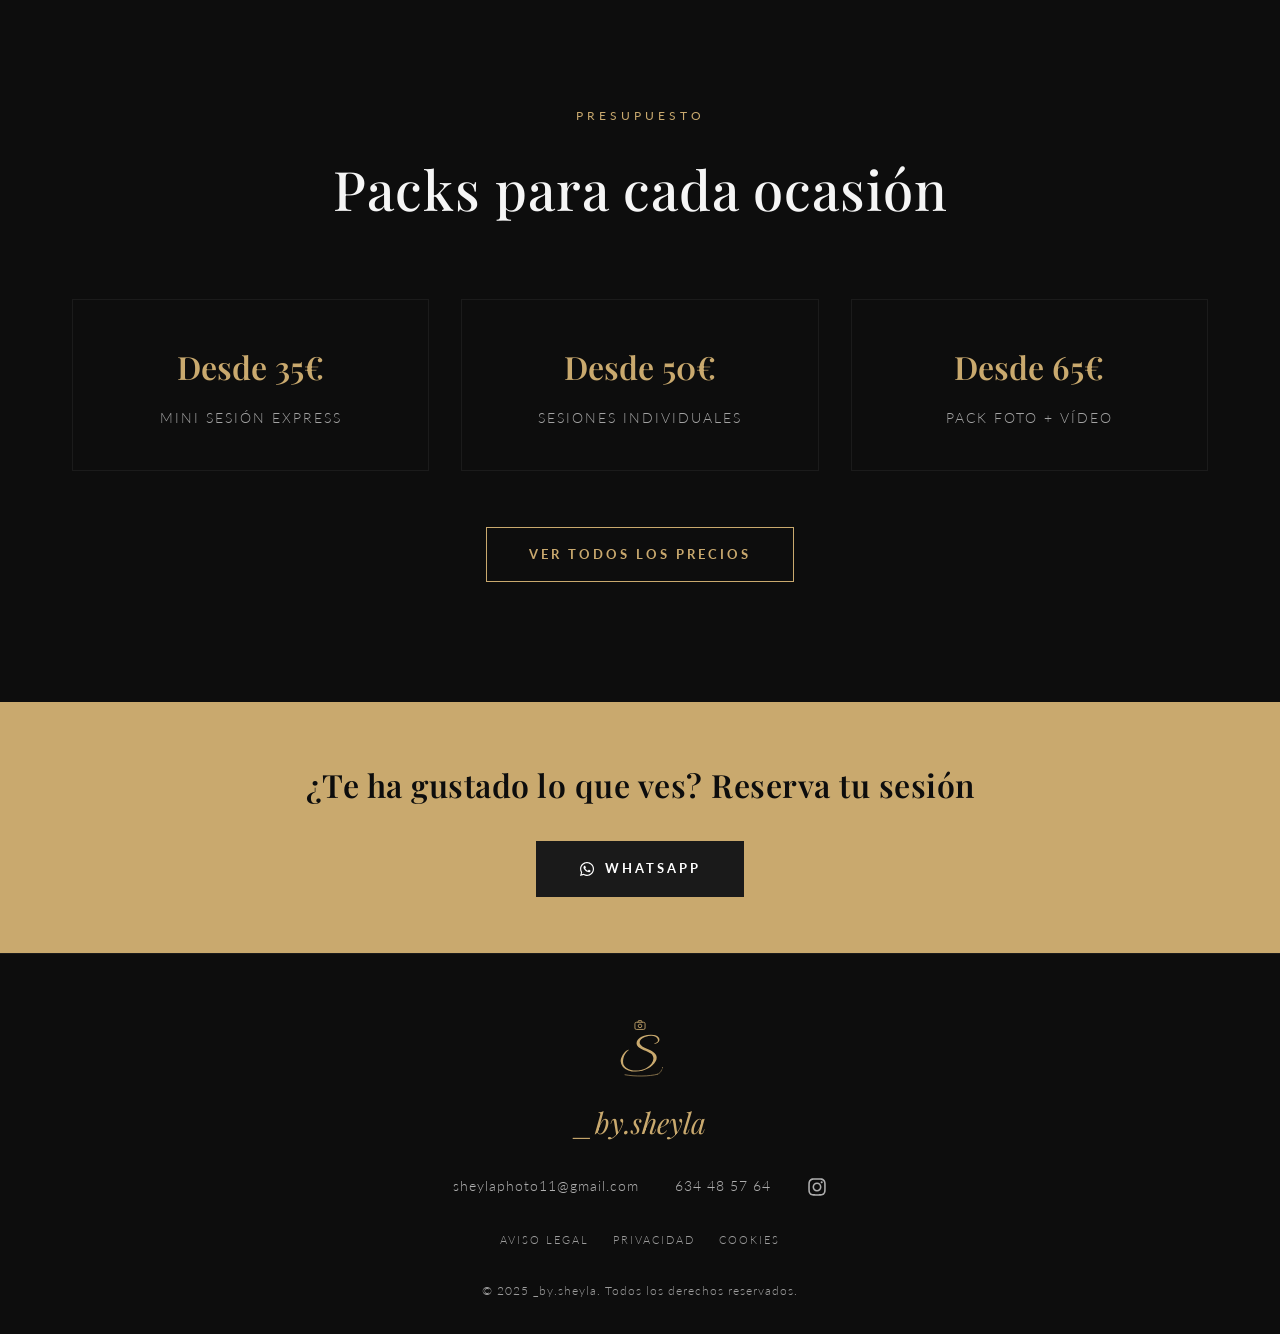
==== commit 70b44b73: "Diferir la carga del vídeo de la galería hasta que sea visible El vídeo de 3.9MB se descargaba en la" ====
--- a/index.html
+++ b/index.html
@@ -89,7 +89,7 @@
         <h2 class="section-title">Galería</h2>
       </div>
       <div class="gallery-grid">
-        <div class="gallery-item fade-in"><video src="videos/sheyla-reel.webm" poster="videos/sheyla-reel-poster.jpg" autoplay muted loop playsinline preload="metadata" aria-label="Vídeo promocional de sesión fotográfica"></video><div class="gallery-overlay"><span>Vídeo</span></div></div>
+        <div class="gallery-item fade-in"><video data-src="videos/sheyla-reel.webm" poster="videos/sheyla-reel-poster.jpg" muted loop playsinline preload="none" aria-label="Vídeo promocional de sesión fotográfica"></video><div class="gallery-overlay"><span>Vídeo</span></div></div>
         <div class="gallery-item fade-in delay-1"><img src="images/galeria/02.jpg" alt="Sesión editorial de grupo con estética cinematográfica" loading="lazy"><div class="gallery-overlay"><span>Ver</span></div></div>
         <div class="gallery-item fade-in delay-2"><img src="images/galeria/11.jpg" alt="Retrato urbano nocturno con chaqueta de cuero" loading="lazy"><div class="gallery-overlay"><span>Ver</span></div></div>
         <div class="gallery-item fade-in delay-2"><img src="images/galeria/14.jpg" alt="Sesión de pareja paseando por la ciudad" loading="lazy"><div class="gallery-overlay"><span>Ver</span></div></div>
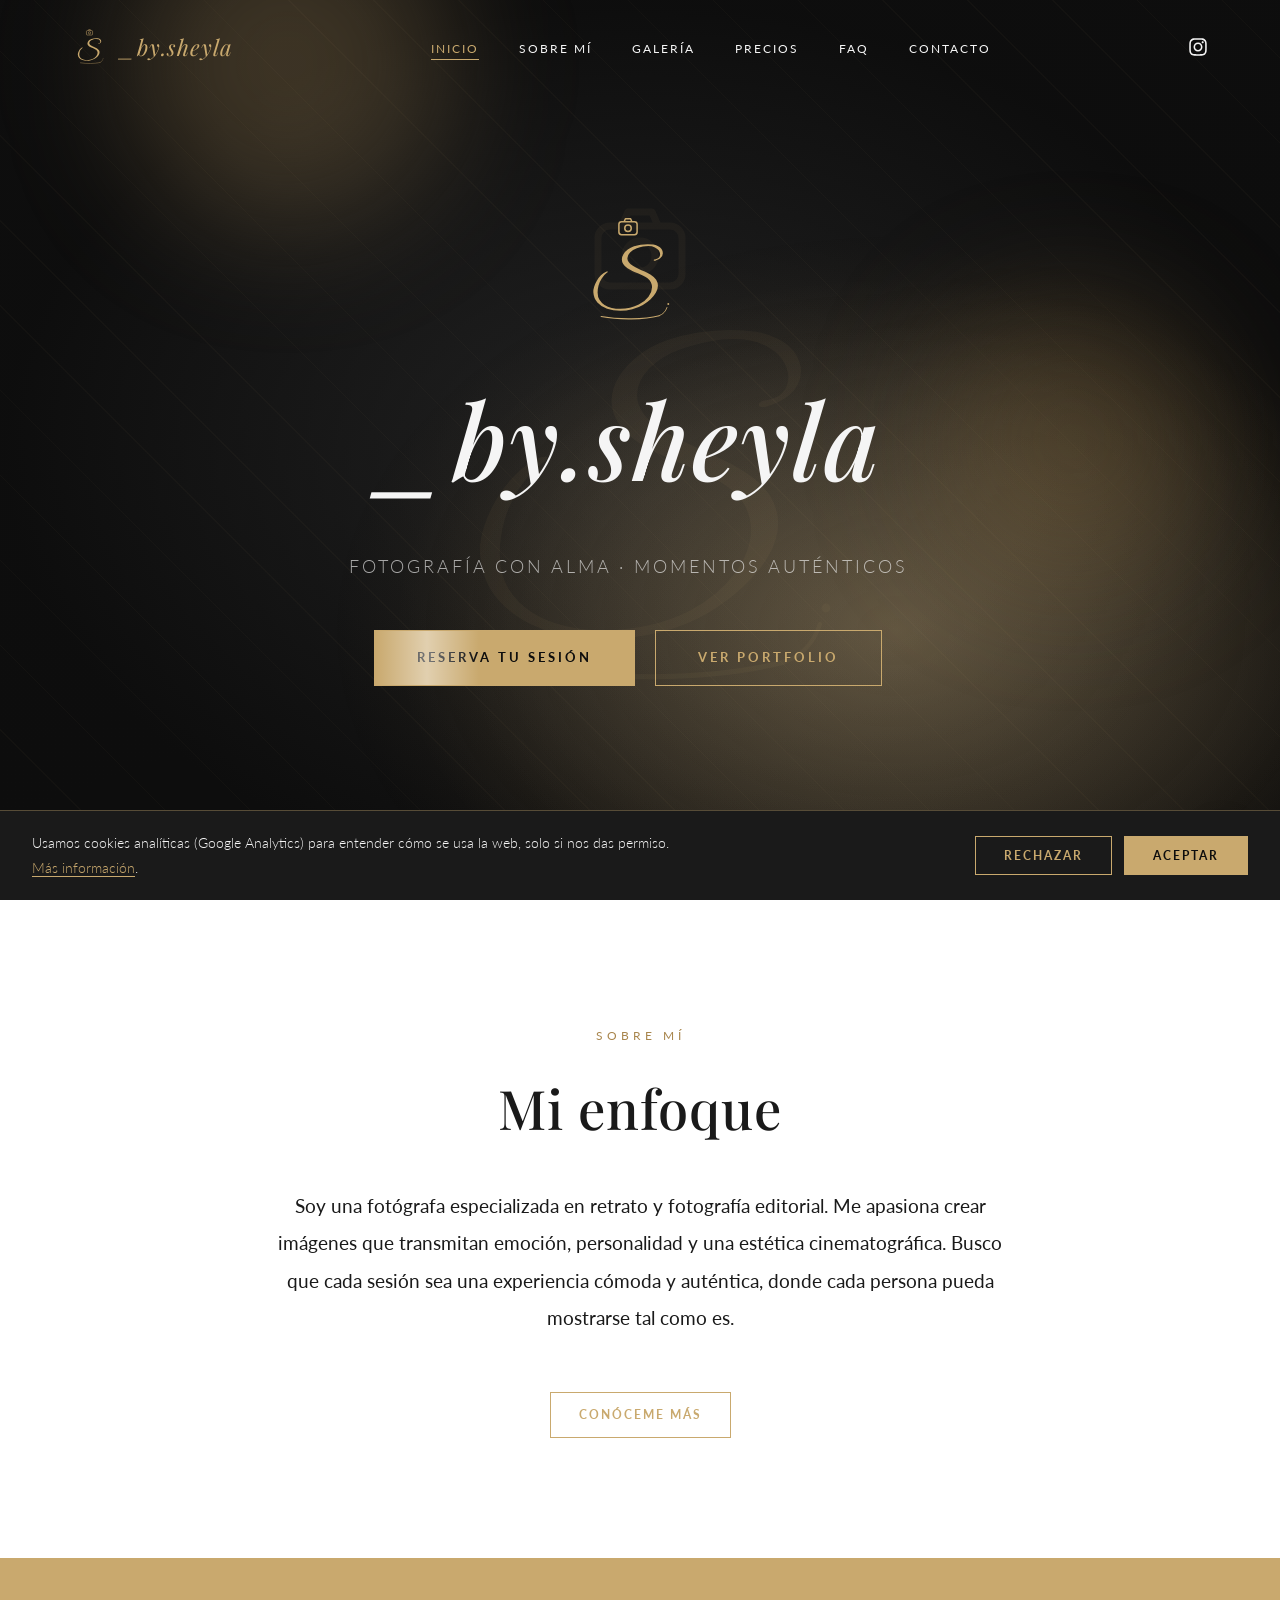
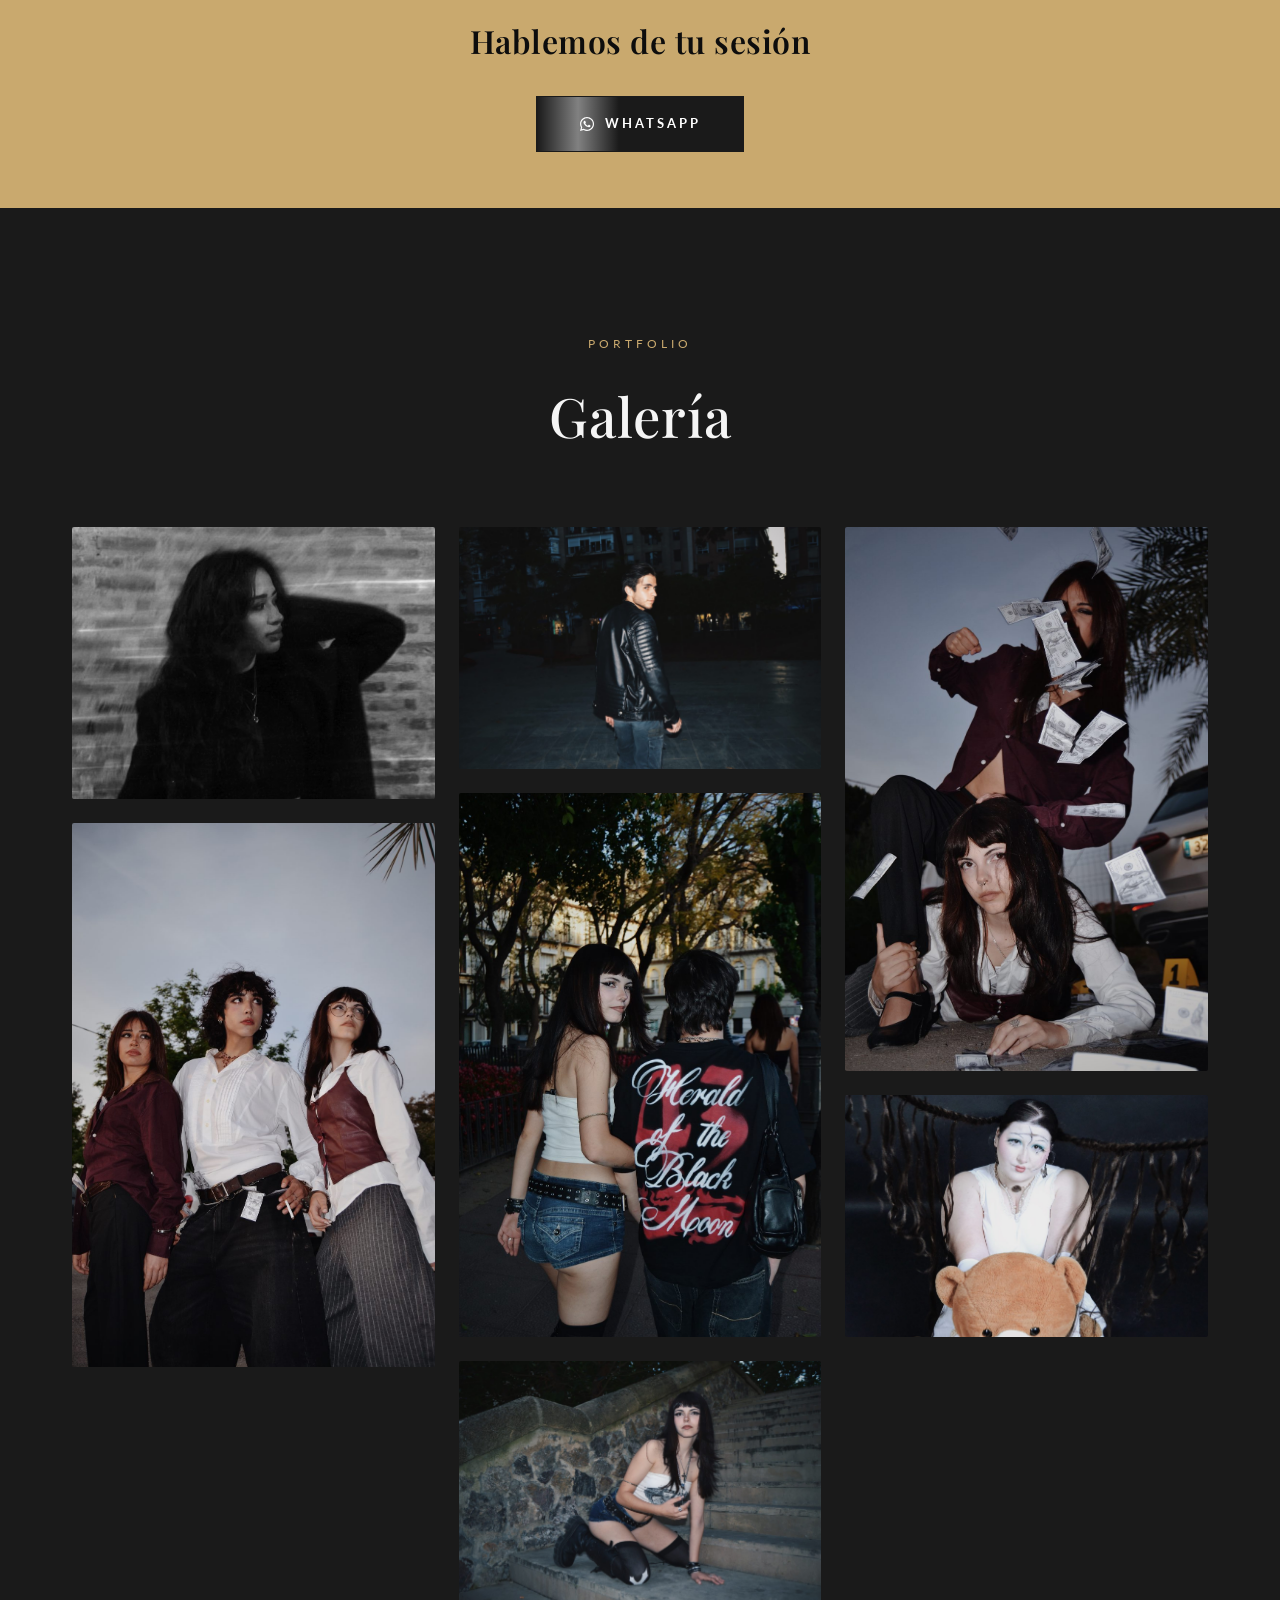
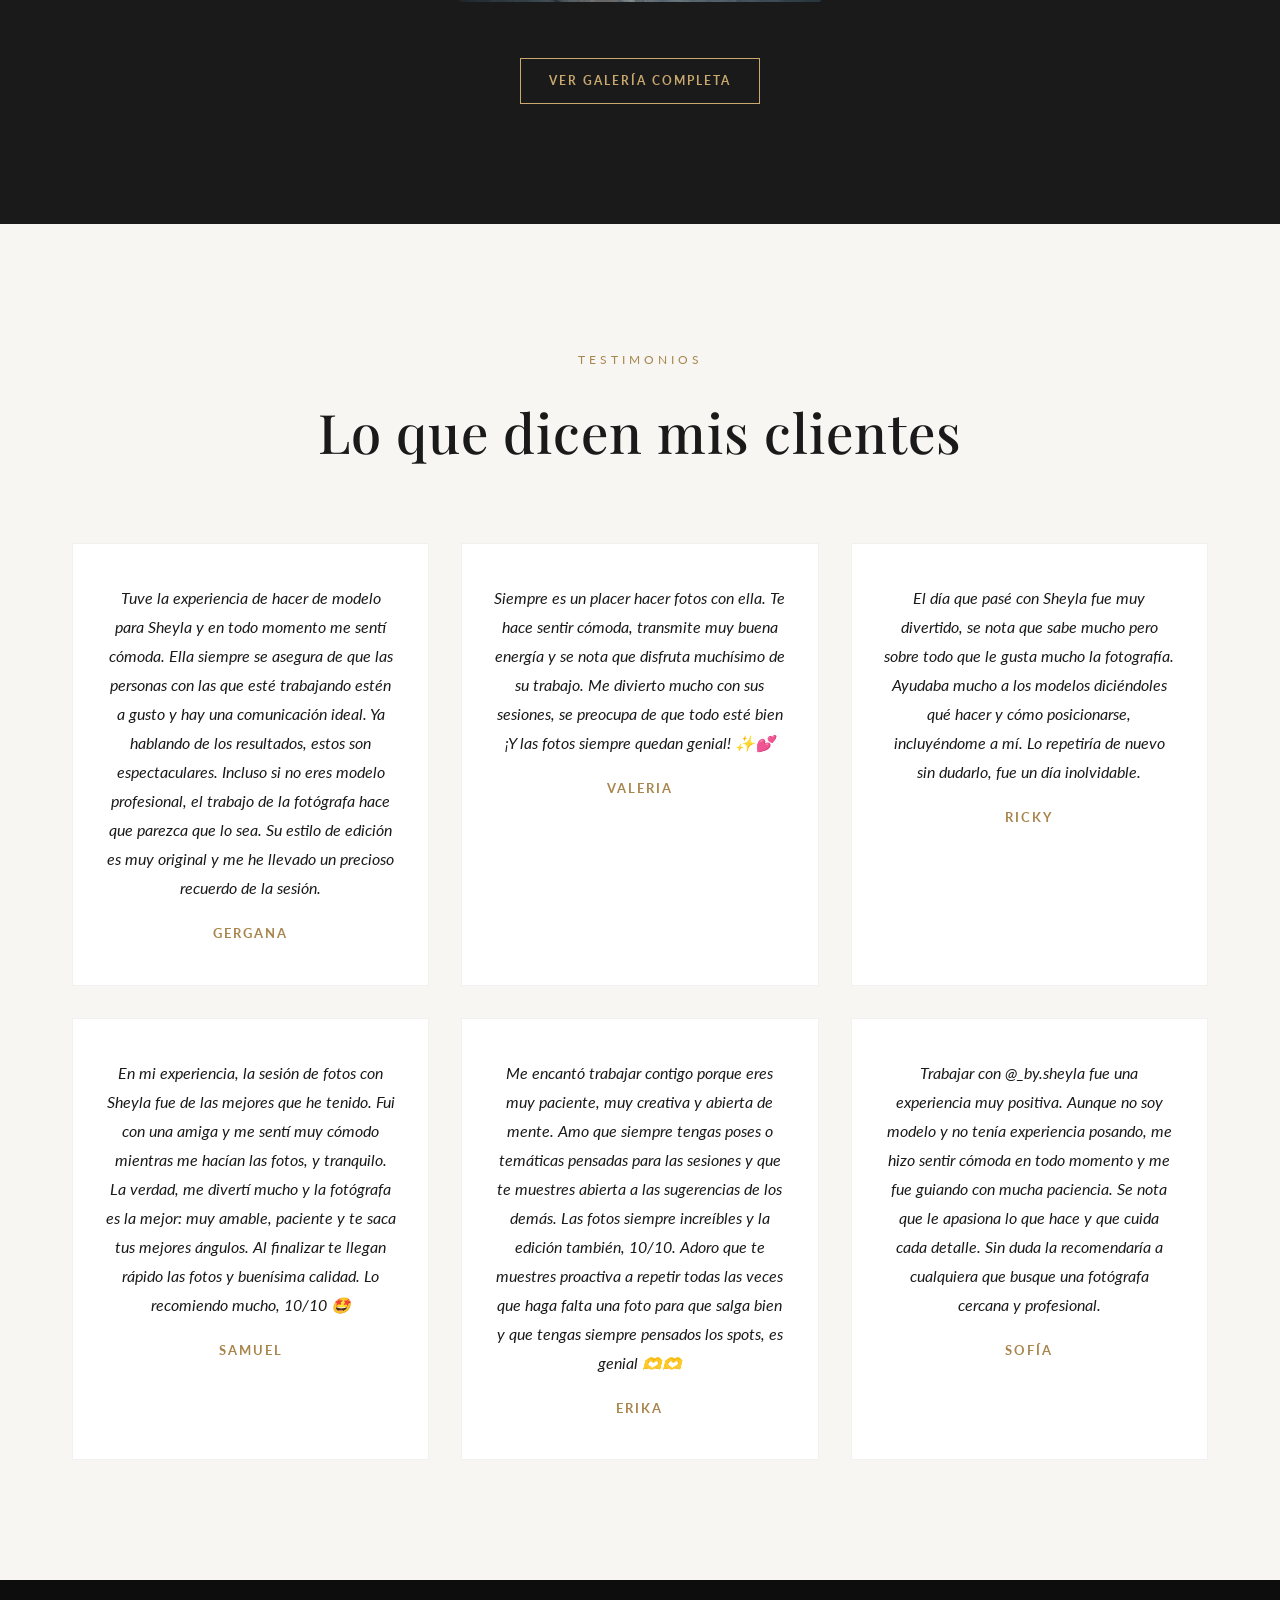
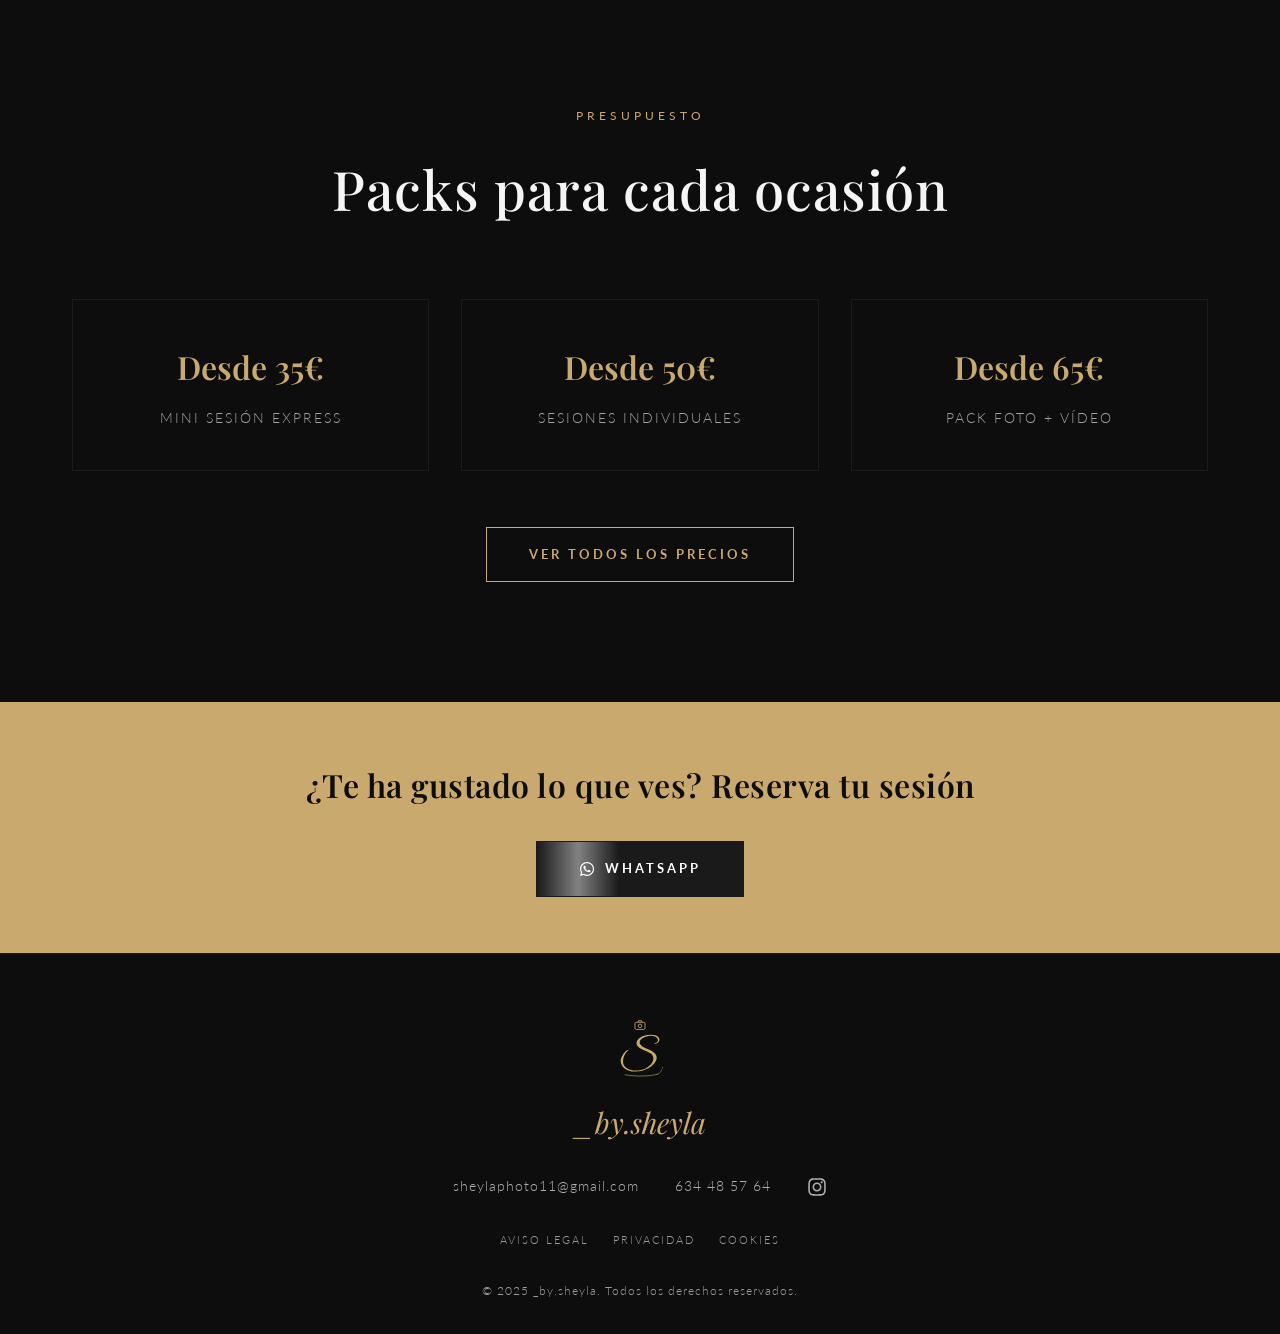
==== commit 37c0ba8e: "Añade el sistema de animaciones cinematográficas a toda la web Porta la skill `animaciones-cinematic" ====
--- a/index.html
+++ b/index.html
@@ -10,6 +10,7 @@
 <link href="https://fonts.googleapis.com/css2?family=Playfair+Display:ital,wght@0,400;0,500;0,600;0,700;1,400;1,500&family=Lato:wght@300;400;700&display=swap" rel="stylesheet">
 <link rel="icon" type="image/svg+xml" href="images/logo.svg">
 <link rel="stylesheet" href="styles.css">
+<link rel="stylesheet" href="animations.css">
 </head>
 <body>
 
@@ -44,23 +45,25 @@
 
   <!-- Hero -->
   <header class="hero" id="inicio">
-    <div class="hero-content fade-in visible">
-      <img src="images/logo.svg" alt="" class="hero-emblem">
-      <h1 class="hero-logo">_by.sheyla</h1>
-      <p class="hero-tagline">Fotografía con alma · momentos auténticos</p>
-      <div class="hero-ctas">
-        <a href="#" class="btn btn-gold whatsapp-link" data-wa-msg="Hola, me gustaría reservar una sesión de fotos">Reserva tu sesión</a>
+    <div class="hero-mesh-bg" aria-hidden="true"></div>
+    <div class="hero-glows" aria-hidden="true"><span class="glow-1"></span><span class="glow-2"></span></div>
+    <div class="hero-content" data-scroll-fade>
+      <img src="images/logo.svg" alt="" class="hero-emblem animate-fade-in-up">
+      <h1 class="hero-logo" data-blur-text="chars" data-blur-trigger="mount" data-blur-delay="120">_by.sheyla</h1>
+      <p class="hero-tagline animate-fade-in-up" style="animation-delay: 700ms">Fotografía con alma · momentos auténticos</p>
+      <div class="hero-ctas animate-fade-in-up" style="animation-delay: 850ms">
+        <a href="#" class="btn btn-gold btn-shine whatsapp-link" data-wa-msg="Hola, me gustaría reservar una sesión de fotos">Reserva tu sesión</a>
         <a href="galeria.html" class="btn btn-gold-outline">Ver portfolio</a>
       </div>
     </div>
-    <div class="scroll-indicator"><span></span></div>
+    <div class="scroll-indicator animate-fade-in" style="animation-delay: 1100ms"><span></span></div>
   </header>
 
   <!-- About teaser -->
   <section class="about">
     <div class="container fade-in">
       <span class="section-label">Sobre mí</span>
-      <h2 class="section-title" style="margin-bottom: 32px;">Mi enfoque</h2>
+      <h2 class="section-title" data-blur-text="words" style="margin-bottom: 32px;">Mi enfoque</h2>
       <p class="about-text">
         Soy una fotógrafa especializada en retrato y fotografía editorial. Me apasiona crear imágenes que
         transmitan emoción, personalidad y una estética cinematográfica. Busco que cada sesión sea una
@@ -75,7 +78,7 @@
   <!-- CTA: Hablemos de tu sesión -->
   <div class="cta-banner fade-in">
     <h3>Hablemos de tu sesión</h3>
-    <a href="#" class="btn btn-dark whatsapp-link" data-wa-msg="Hola, me gustaría hablar sobre una sesión de fotos">
+    <a href="#" class="btn btn-dark btn-shine whatsapp-link" data-wa-msg="Hola, me gustaría hablar sobre una sesión de fotos">
       <svg viewBox="0 0 448 512" aria-hidden="true"><path d="M380.9 97.1C339 55.1 283.2 32 223.9 32c-122.4 0-222 99.6-222 222 0 39.1 10.2 77.3 29.6 111L0 480l117.7-30.9c32.4 17.7 68.9 27 106.1 27h.1c122.3 0 224.1-99.6 224.1-222 0-59.3-25.2-115-67.1-157zm-157 341.6c-33.2 0-65.7-8.9-94-25.7l-6.7-4-69.8 18.3L72 359.2l-4.4-7c-18.5-29.4-28.2-63.3-28.2-98.2 0-101.7 82.8-184.5 184.6-184.5 49.3 0 95.6 19.2 130.4 54.1 34.8 34.9 56.2 81.2 56.1 130.5 0 101.8-84.9 184.6-186.6 184.6zm101.2-138.2c-5.5-2.8-32.8-16.2-37.9-18-5.1-1.9-8.8-2.8-12.5 2.8-3.7 5.6-14.3 18-17.6 21.8-3.2 3.7-6.5 4.2-12 1.4-32.6-16.3-54-29.1-75.5-66-5.7-9.8 5.7-9.1 16.3-30.3 1.8-3.7.9-6.9-.5-9.7-1.4-2.8-12.5-30.1-17.1-41.2-4.5-10.8-9.1-9.3-12.5-9.5-3.2-.2-6.9-.2-10.6-.2-3.7 0-9.7 1.4-14.8 6.9-5.1 5.6-19.4 19-19.4 46.3 0 27.3 19.9 53.7 22.6 57.4 2.8 3.7 39.1 59.7 94.8 83.8 35.2 15.2 49 16.5 66.6 13.9 10.7-1.6 32.8-13.4 37.4-26.4 4.6-13 4.6-24.1 3.2-26.4-1.3-2.5-5-3.9-10.5-6.6z"/></svg>
       WhatsApp
     </a>
@@ -86,16 +89,16 @@
     <div class="container">
       <div class="section-header fade-in">
         <span class="section-label">Portfolio</span>
-        <h2 class="section-title">Galería</h2>
+        <h2 class="section-title" data-blur-text="words">Galería</h2>
       </div>
       <div class="gallery-grid">
-        <div class="gallery-item fade-in"><video data-src="videos/sheyla-reel.webm" poster="videos/sheyla-reel-poster.jpg" muted loop playsinline preload="none" aria-label="Vídeo promocional de sesión fotográfica"></video><div class="gallery-overlay"><span>Vídeo</span></div></div>
-        <div class="gallery-item fade-in delay-1"><img src="images/galeria/02.jpg" alt="Sesión editorial de grupo con estética cinematográfica" loading="lazy"><div class="gallery-overlay"><span>Ver</span></div></div>
-        <div class="gallery-item fade-in delay-2"><img src="images/galeria/11.jpg" alt="Retrato urbano nocturno con chaqueta de cuero" loading="lazy"><div class="gallery-overlay"><span>Ver</span></div></div>
-        <div class="gallery-item fade-in delay-2"><img src="images/galeria/14.jpg" alt="Sesión de pareja paseando por la ciudad" loading="lazy"><div class="gallery-overlay"><span>Ver</span></div></div>
-        <div class="gallery-item fade-in"><img src="images/galeria/16.jpg" alt="Retrato gótico en escalinata de piedra" loading="lazy"><div class="gallery-overlay"><span>Ver</span></div></div>
-        <div class="gallery-item fade-in delay-1"><img src="images/galeria/09.jpg" alt="Editorial dinámica con dinero volando" loading="lazy"><div class="gallery-overlay"><span>Ver</span></div></div>
-        <div class="gallery-item fade-in delay-2"><img src="images/galeria/21.jpg" alt="Retrato conceptual con muñeca de porcelana" loading="lazy"><div class="gallery-overlay"><span>Ver</span></div></div>
+        <div class="gallery-item fade-in" data-parallax><video data-src="videos/sheyla-reel.webm" poster="videos/sheyla-reel-poster.jpg" muted loop playsinline preload="none" aria-label="Vídeo promocional de sesión fotográfica"></video><div class="gallery-overlay"><span>Vídeo</span></div></div>
+        <div class="gallery-item fade-in delay-1" data-parallax><img src="images/galeria/02.jpg" alt="Sesión editorial de grupo con estética cinematográfica" loading="lazy"><div class="gallery-overlay"><span>Ver</span></div></div>
+        <div class="gallery-item fade-in delay-2" data-parallax><img src="images/galeria/11.jpg" alt="Retrato urbano nocturno con chaqueta de cuero" loading="lazy"><div class="gallery-overlay"><span>Ver</span></div></div>
+        <div class="gallery-item fade-in delay-2" data-parallax><img src="images/galeria/14.jpg" alt="Sesión de pareja paseando por la ciudad" loading="lazy"><div class="gallery-overlay"><span>Ver</span></div></div>
+        <div class="gallery-item fade-in" data-parallax><img src="images/galeria/16.jpg" alt="Retrato gótico en escalinata de piedra" loading="lazy"><div class="gallery-overlay"><span>Ver</span></div></div>
+        <div class="gallery-item fade-in delay-1" data-parallax><img src="images/galeria/09.jpg" alt="Editorial dinámica con dinero volando" loading="lazy"><div class="gallery-overlay"><span>Ver</span></div></div>
+        <div class="gallery-item fade-in delay-2" data-parallax><img src="images/galeria/21.jpg" alt="Retrato conceptual con muñeca de porcelana" loading="lazy"><div class="gallery-overlay"><span>Ver</span></div></div>
       </div>
       <div class="section-cta">
         <a href="galeria.html" class="btn btn-gold-outline btn-sm">Ver galería completa</a>
@@ -108,7 +111,7 @@
     <div class="container">
       <div class="section-header fade-in">
         <span class="section-label">Testimonios</span>
-        <h2 class="section-title">Lo que dicen mis clientes</h2>
+        <h2 class="section-title" data-blur-text="words">Lo que dicen mis clientes</h2>
       </div>
       <div class="testimonials-grid">
         <div class="testimonial-card fade-in">
@@ -144,7 +147,7 @@
     <div class="container">
       <div class="section-header fade-in">
         <span class="section-label">Presupuesto</span>
-        <h2 class="section-title">Packs para cada ocasión</h2>
+        <h2 class="section-title" data-blur-text="words">Packs para cada ocasión</h2>
       </div>
       <div class="teaser-grid">
         <div class="teaser-item fade-in">
@@ -169,7 +172,7 @@
   <!-- CTA: Reserva tu sesión -->
   <div class="cta-banner fade-in">
     <h3>¿Te ha gustado lo que ves? Reserva tu sesión</h3>
-    <a href="#" class="btn btn-dark whatsapp-link" data-wa-msg="Hola, me ha encantado tu trabajo y me gustaría reservar una sesión">
+    <a href="#" class="btn btn-dark btn-shine whatsapp-link" data-wa-msg="Hola, me ha encantado tu trabajo y me gustaría reservar una sesión">
       <svg viewBox="0 0 448 512" aria-hidden="true"><path d="M380.9 97.1C339 55.1 283.2 32 223.9 32c-122.4 0-222 99.6-222 222 0 39.1 10.2 77.3 29.6 111L0 480l117.7-30.9c32.4 17.7 68.9 27 106.1 27h.1c122.3 0 224.1-99.6 224.1-222 0-59.3-25.2-115-67.1-157zm-157 341.6c-33.2 0-65.7-8.9-94-25.7l-6.7-4-69.8 18.3L72 359.2l-4.4-7c-18.5-29.4-28.2-63.3-28.2-98.2 0-101.7 82.8-184.5 184.6-184.5 49.3 0 95.6 19.2 130.4 54.1 34.8 34.9 56.2 81.2 56.1 130.5 0 101.8-84.9 184.6-186.6 184.6zm101.2-138.2c-5.5-2.8-32.8-16.2-37.9-18-5.1-1.9-8.8-2.8-12.5 2.8-3.7 5.6-14.3 18-17.6 21.8-3.2 3.7-6.5 4.2-12 1.4-32.6-16.3-54-29.1-75.5-66-5.7-9.8 5.7-9.1 16.3-30.3 1.8-3.7.9-6.9-.5-9.7-1.4-2.8-12.5-30.1-17.1-41.2-4.5-10.8-9.1-9.3-12.5-9.5-3.2-.2-6.9-.2-10.6-.2-3.7 0-9.7 1.4-14.8 6.9-5.1 5.6-19.4 19-19.4 46.3 0 27.3 19.9 53.7 22.6 57.4 2.8 3.7 39.1 59.7 94.8 83.8 35.2 15.2 49 16.5 66.6 13.9 10.7-1.6 32.8-13.4 37.4-26.4 4.6-13 4.6-24.1 3.2-26.4-1.3-2.5-5-3.9-10.5-6.6z"/></svg>
       WhatsApp
     </a>
@@ -195,6 +198,7 @@
   </footer>
 
   <script src="main.js"></script>
+  <script src="animations.js"></script>
   <script src="cookies.js"></script>
 </body>
 </html>
--- a/animations.css
+++ b/animations.css
@@ -0,0 +1,209 @@
+/* ===== Sistema de animaciones cinematográficas =====
+   Portado de la skill `animaciones-cinematicas` (pensada para Next.js + Tailwind +
+   motion) a HTML/CSS/JS plano, conservando sus parámetros: easing [0.22,1,0.36,1],
+   reveal de 800ms con blur 8px, stagger de 90ms, fondos en bucle de 14-22s.
+   Se carga después de styles.css, así que lo de aquí gana a lo de allí. */
+
+:root {
+  --ease-cine: cubic-bezier(0.22, 1, 0.36, 1);
+}
+
+/* ===== Reveal al hacer scroll: opacity 0→1, y 32→0, blur 8px→0, 800ms ===== */
+.fade-in {
+  opacity: 0;
+  transform: translateY(32px);
+  filter: blur(8px);
+  transition:
+    opacity 0.8s var(--ease-cine),
+    transform 0.8s var(--ease-cine),
+    filter 0.8s var(--ease-cine);
+}
+
+.fade-in.visible {
+  opacity: 1;
+  transform: translateY(0);
+  filter: blur(0);
+}
+
+/* Stagger entre ítems de una misma lista (la skill pide 80-100ms) */
+.fade-in.delay-1 { transition-delay: 0.09s; }
+.fade-in.delay-2 { transition-delay: 0.18s; }
+.fade-in.delay-3 { transition-delay: 0.27s; }
+
+/* ===== Titulares palabra a palabra desde el desenfoque ===== */
+.blur-text {
+  display: inline-block;
+  opacity: 0;
+  filter: blur(10px);
+  transform: translateY(14px);
+  will-change: opacity, filter, transform;
+}
+
+.blur-text.shown {
+  animation: blur-text-in 0.8s var(--ease-cine) both;
+  will-change: auto;
+}
+
+/* Los tres pasos equivalen al times:[0,0.5,1] de la skill */
+@keyframes blur-text-in {
+  0%   { opacity: 0;   filter: blur(10px); transform: translateY(14px); }
+  50%  { opacity: 0.6; filter: blur(4px);  transform: translateY(-2px); }
+  100% { opacity: 1;   filter: blur(0);    transform: translateY(0); }
+}
+
+/* ===== Entrada al cargar para contenido above the fold ===== */
+@keyframes fade-in-up {
+  from { opacity: 0; transform: translateY(1rem); }
+  to   { opacity: 1; transform: translateY(0); }
+}
+
+.animate-fade-in-up {
+  animation: fade-in-up 0.8s ease-out both;
+}
+
+/* Solo opacidad: para elementos que ya usan transform para colocarse
+   (el indicador de scroll va centrado con translateX y no admite otra). */
+@keyframes fade-in-soft {
+  from { opacity: 0; }
+  to   { opacity: 1; }
+}
+
+.animate-fade-in {
+  animation: fade-in-soft 0.8s ease-out both;
+}
+
+/* ===== Fondo mesh-gradient en movimiento constante ===== */
+@keyframes mesh-drift {
+  0%   { background-position: 15% 20%, 85% 15%, 50% 90%; }
+  50%  { background-position: 35% 40%, 65% 35%, 40% 70%; }
+  100% { background-position: 15% 20%, 85% 15%, 50% 90%; }
+}
+
+.hero-mesh-bg {
+  position: absolute;
+  inset: 0;
+  z-index: 1;
+  pointer-events: none;
+  background-image:
+    radial-gradient(40% 40% at 50% 50%, color-mix(in srgb, var(--color-gold) 22%, transparent), transparent 70%),
+    radial-gradient(35% 35% at 50% 50%, color-mix(in srgb, var(--color-offwhite) 10%, transparent), transparent 70%),
+    radial-gradient(45% 45% at 50% 50%, color-mix(in srgb, var(--color-gold-dark) 20%, transparent), transparent 70%);
+  background-repeat: no-repeat;
+  background-size: 140% 140%;
+  animation: mesh-drift 22s ease-in-out infinite;
+  will-change: background-position;
+}
+
+/* ===== Halos de luz que flotan y laten ===== */
+@keyframes glow-float {
+  0%, 100% { transform: translate(0, 0) scale(1); opacity: 0.55; }
+  50%      { transform: translate(6%, 8%) scale(1.12); opacity: 0.85; }
+}
+
+.hero-glows {
+  position: absolute;
+  inset: 0;
+  z-index: 1;
+  pointer-events: none;
+  overflow: hidden;
+}
+
+.hero-glows span {
+  position: absolute;
+  display: block;
+  border-radius: 50%;
+  filter: blur(64px);
+  animation: glow-float 14s ease-in-out infinite;
+}
+
+.hero-glows .glow-1 {
+  top: -6rem;
+  left: 10%;
+  width: 20rem;
+  height: 20rem;
+  background: color-mix(in srgb, var(--color-gold) 25%, transparent);
+}
+
+.hero-glows .glow-2 {
+  top: 33%;
+  right: 5%;
+  width: 18rem;
+  height: 18rem;
+  background: color-mix(in srgb, var(--color-gold-dark) 22%, transparent);
+  animation-delay: -7s;
+}
+
+/* El contenido del hero va por encima de las capas de luz */
+.hero-content,
+.page-hero-content,
+.scroll-indicator {
+  position: relative;
+  z-index: 2;
+}
+
+/* ===== Insignias que flotan ===== */
+@keyframes float-soft {
+  0%, 100% { transform: translateY(0); }
+  50%      { transform: translateY(-5px); }
+}
+
+.animate-float-soft {
+  display: inline-block;
+  animation: float-soft 4s ease-in-out infinite;
+}
+
+/* ===== Brillo que recorre el CTA principal ===== */
+@keyframes shine-sweep {
+  0%        { transform: translateX(-120%) skewX(-20deg); }
+  60%, 100% { transform: translateX(260%) skewX(-20deg); }
+}
+
+.btn-shine {
+  position: relative;
+  overflow: hidden;
+  isolation: isolate;
+}
+
+.btn-shine::after {
+  content: '';
+  position: absolute;
+  inset: 0;
+  width: 40%;
+  background: linear-gradient(
+    90deg,
+    transparent,
+    color-mix(in srgb, var(--color-white) 45%, transparent),
+    transparent
+  );
+  animation: shine-sweep 3.8s ease-in-out infinite;
+  pointer-events: none;
+}
+
+/* ===== Parallax de las fotos de la galería =====
+   El wrapper lo crea animations.js: así el desplazamiento del scroll no pelea
+   con la transición del zoom de hover, que sigue viviendo en la imagen. */
+.parallax-inner {
+  display: block;
+  will-change: transform;
+}
+
+/* El scale base deja margen para que el desplazamiento no descubra los bordes:
+   scale 1.06 → 3% por lado → y máximo ±2.5% (regla de la skill). */
+.gallery-item .parallax-inner {
+  transform: scale(1.06);
+}
+
+/* ===== Accesibilidad — no negociable ===== */
+@media (prefers-reduced-motion: reduce) {
+  html { scroll-behavior: auto; }
+
+  *, *::before, *::after {
+    animation-duration: 0.01ms !important;
+    animation-iteration-count: 1 !important;
+    transition-duration: 0.01ms !important;
+  }
+
+  .fade-in { opacity: 1; transform: none; filter: none; }
+  .blur-text { opacity: 1; filter: none; transform: none; }
+  .gallery-item .parallax-inner { transform: none; }
+}
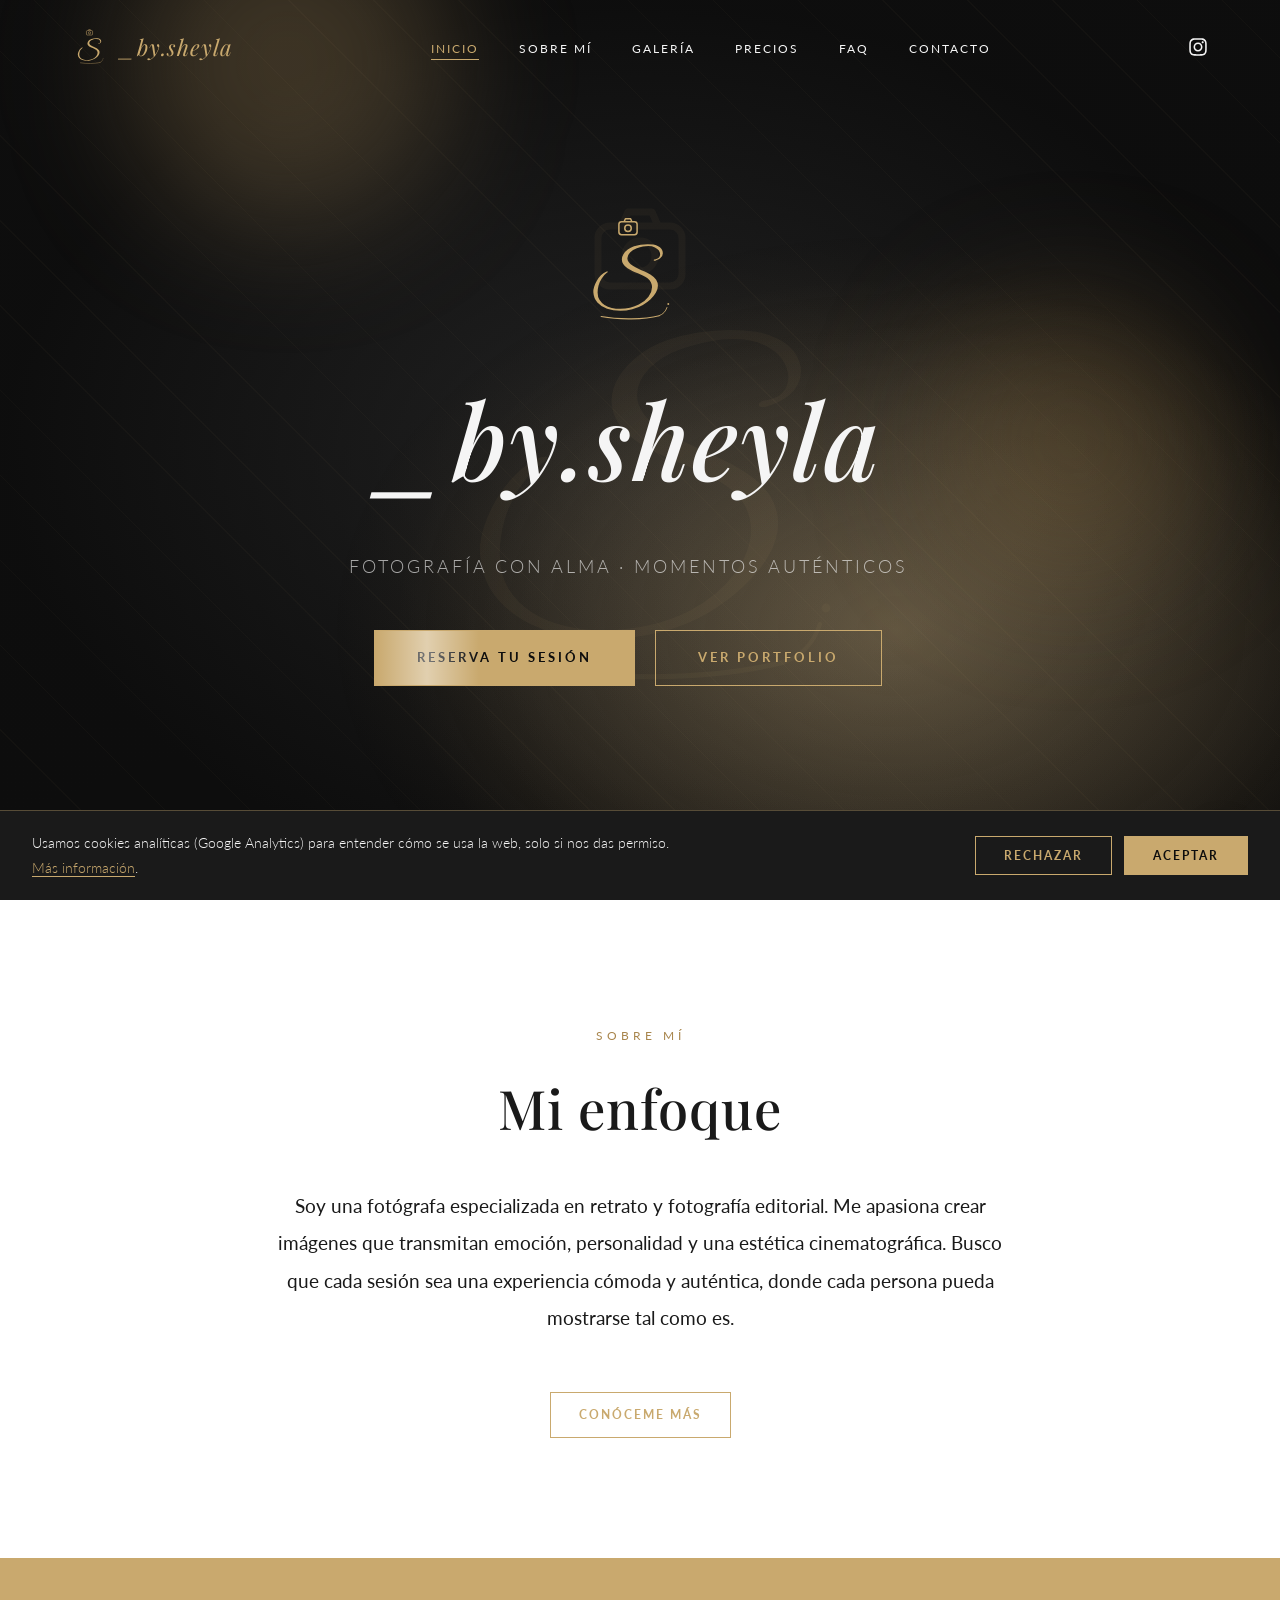
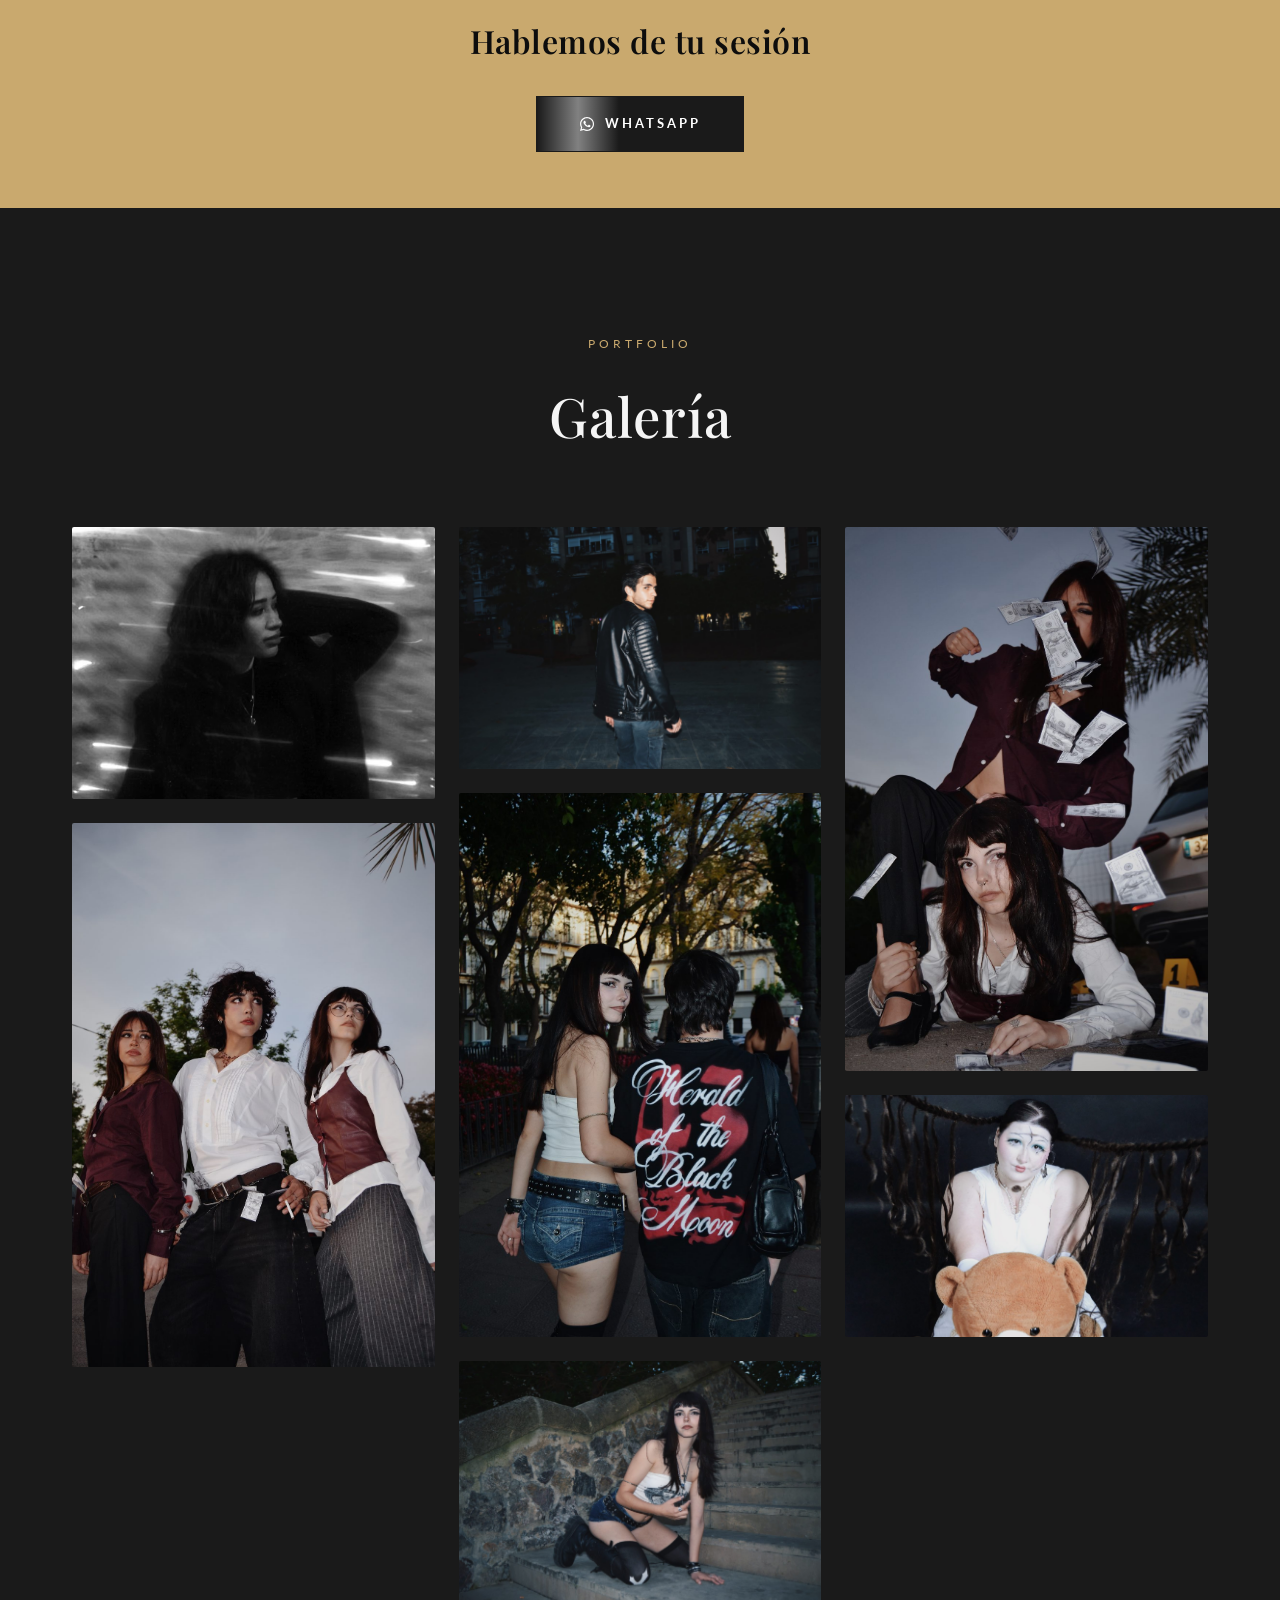
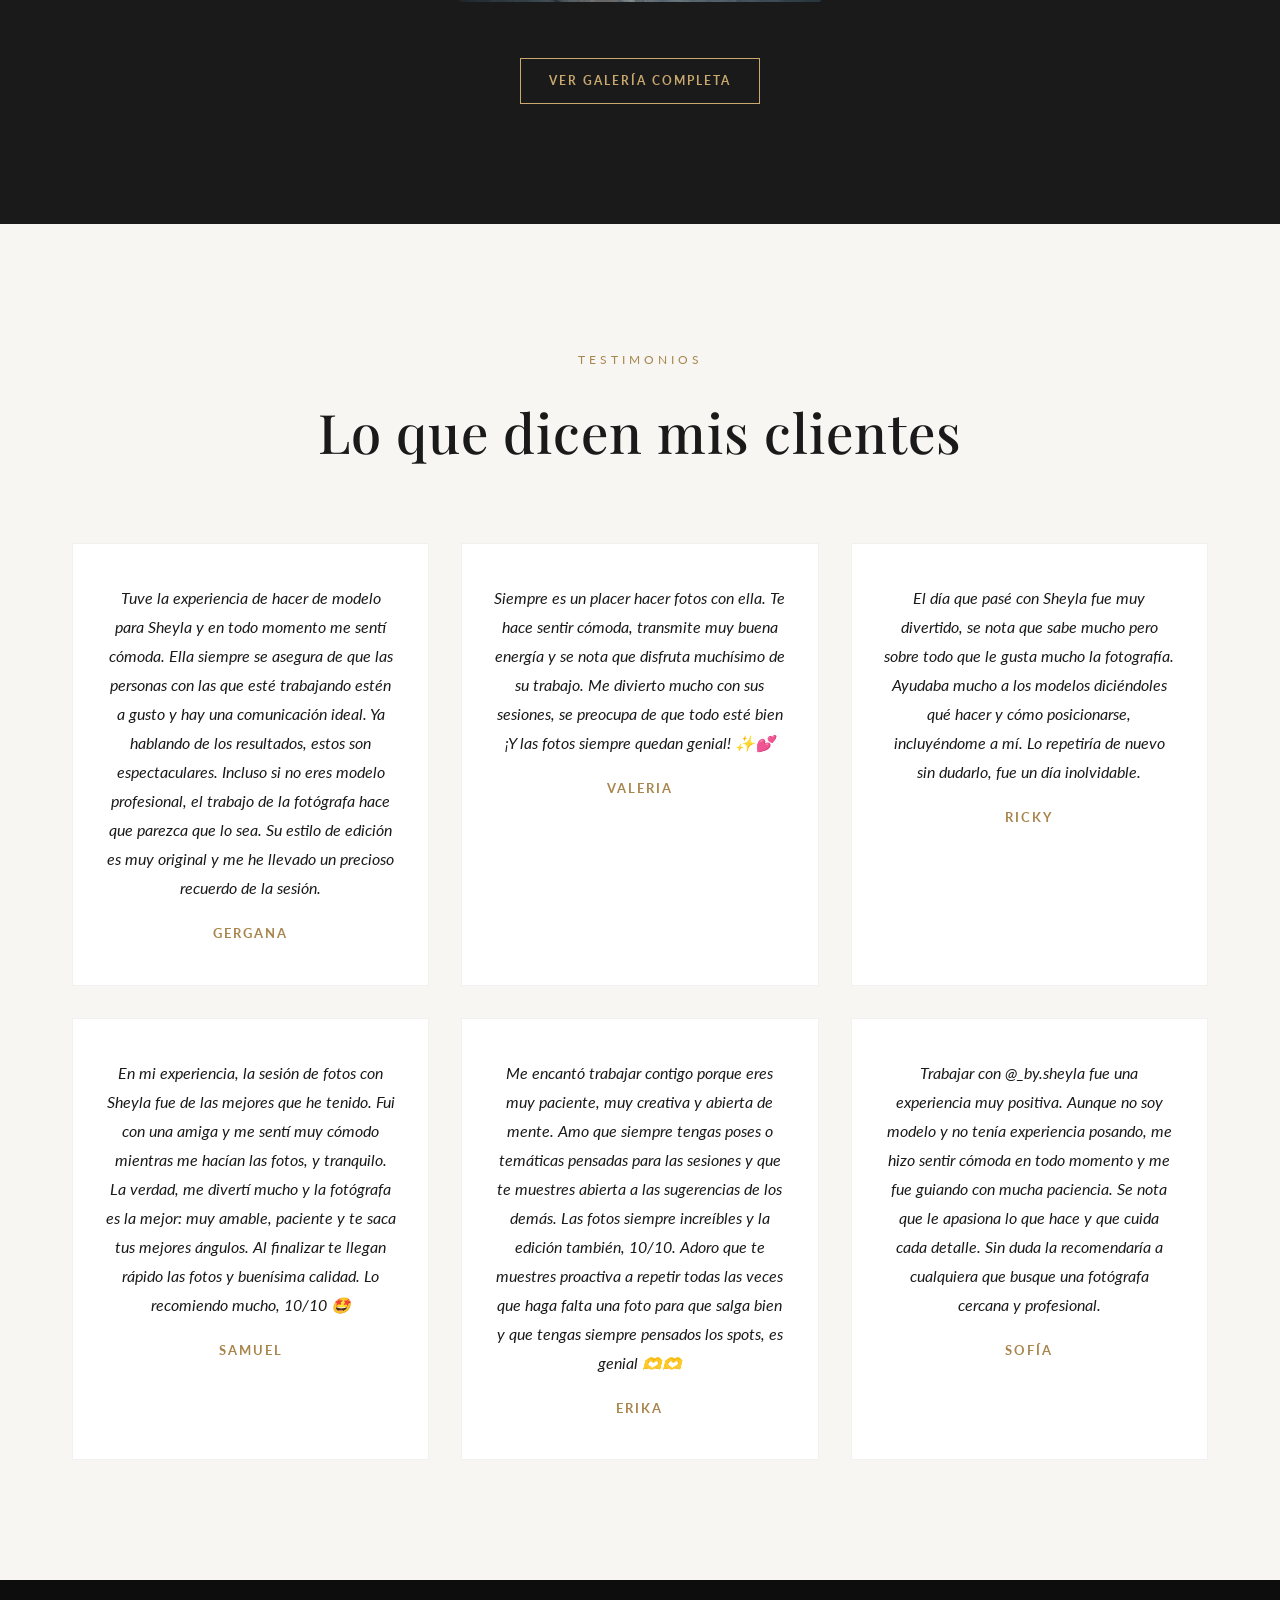
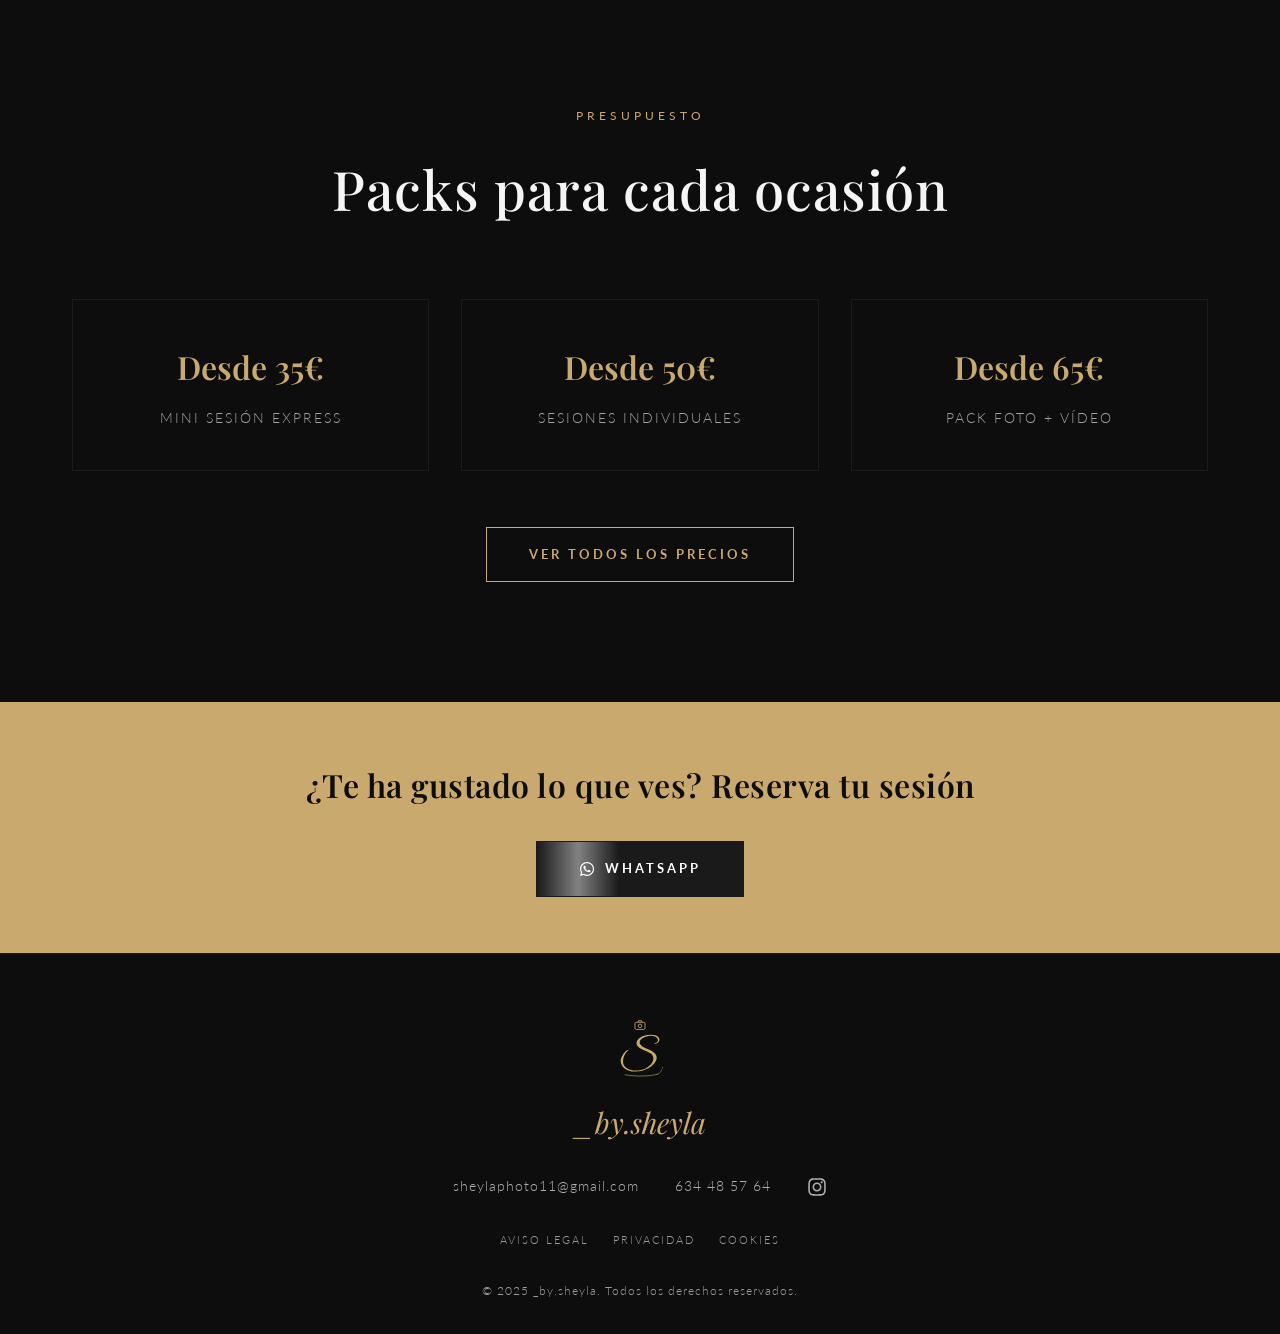
==== commit c2c169e5: "Clasifica bien la galería y añade la categoría Urbana Había fotos sin persona retratada marcadas com" ====
--- a/index.html
+++ b/index.html
@@ -93,12 +93,12 @@
       </div>
       <div class="gallery-grid">
         <div class="gallery-item fade-in" data-parallax><video data-src="videos/sheyla-reel.webm" poster="videos/sheyla-reel-poster.jpg" muted loop playsinline preload="none" aria-label="Vídeo promocional de sesión fotográfica"></video><div class="gallery-overlay"><span>Vídeo</span></div></div>
-        <div class="gallery-item fade-in delay-1" data-parallax><img src="images/galeria/02.jpg" alt="Sesión editorial de grupo con estética cinematográfica" loading="lazy"><div class="gallery-overlay"><span>Ver</span></div></div>
-        <div class="gallery-item fade-in delay-2" data-parallax><img src="images/galeria/11.jpg" alt="Retrato urbano nocturno con chaqueta de cuero" loading="lazy"><div class="gallery-overlay"><span>Ver</span></div></div>
-        <div class="gallery-item fade-in delay-2" data-parallax><img src="images/galeria/14.jpg" alt="Sesión de pareja paseando por la ciudad" loading="lazy"><div class="gallery-overlay"><span>Ver</span></div></div>
-        <div class="gallery-item fade-in" data-parallax><img src="images/galeria/16.jpg" alt="Retrato gótico en escalinata de piedra" loading="lazy"><div class="gallery-overlay"><span>Ver</span></div></div>
-        <div class="gallery-item fade-in delay-1" data-parallax><img src="images/galeria/09.jpg" alt="Editorial dinámica con dinero volando" loading="lazy"><div class="gallery-overlay"><span>Ver</span></div></div>
-        <div class="gallery-item fade-in delay-2" data-parallax><img src="images/galeria/21.jpg" alt="Retrato conceptual con muñeca de porcelana" loading="lazy"><div class="gallery-overlay"><span>Ver</span></div></div>
+        <div class="gallery-item fade-in delay-1" data-parallax><img src="images/galeria/02.jpg" alt="Tres modelos posando de pie al anochecer, sesión editorial" loading="lazy"><div class="gallery-overlay"><span>Ver</span></div></div>
+        <div class="gallery-item fade-in delay-2" data-parallax><img src="images/galeria/11.jpg" alt="Retrato nocturno de un chico con chaqueta de cuero en una plaza" loading="lazy"><div class="gallery-overlay"><span>Ver</span></div></div>
+        <div class="gallery-item fade-in delay-2" data-parallax><img src="images/galeria/14.jpg" alt="Pareja paseando por una avenida arbolada" loading="lazy"><div class="gallery-overlay"><span>Ver</span></div></div>
+        <div class="gallery-item fade-in" data-parallax><img src="images/galeria/16.jpg" alt="Retrato de una chica sentada en una escalinata de piedra" loading="lazy"><div class="gallery-overlay"><span>Ver</span></div></div>
+        <div class="gallery-item fade-in delay-1" data-parallax><img src="images/galeria/09.jpg" alt="Dos modelos con billetes volando sobre una escena del crimen" loading="lazy"><div class="gallery-overlay"><span>Ver</span></div></div>
+        <div class="gallery-item fade-in delay-2" data-parallax><img src="images/galeria/21.jpg" alt="Retrato conceptual con maquillaje de muñeca rota y un oso de peluche" loading="lazy"><div class="gallery-overlay"><span>Ver</span></div></div>
       </div>
       <div class="section-cta">
         <a href="galeria.html" class="btn btn-gold-outline btn-sm">Ver galería completa</a>
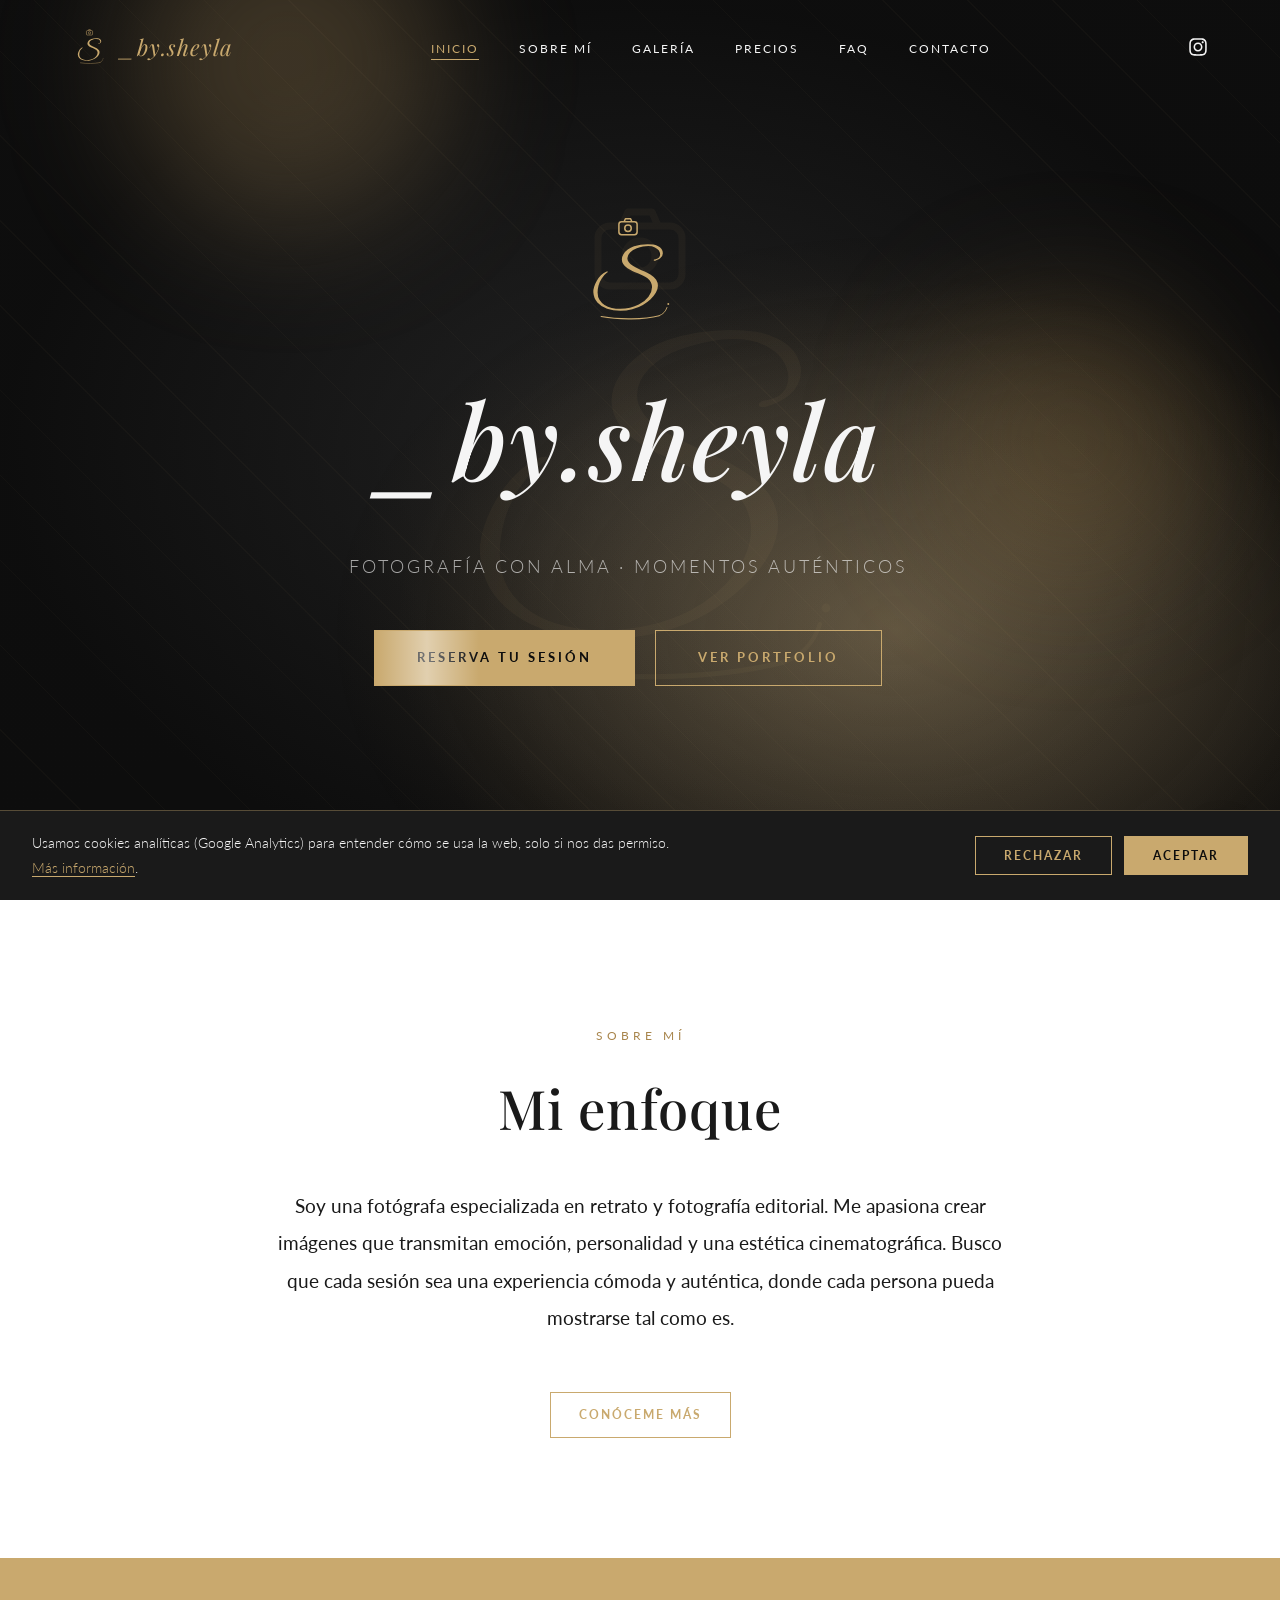
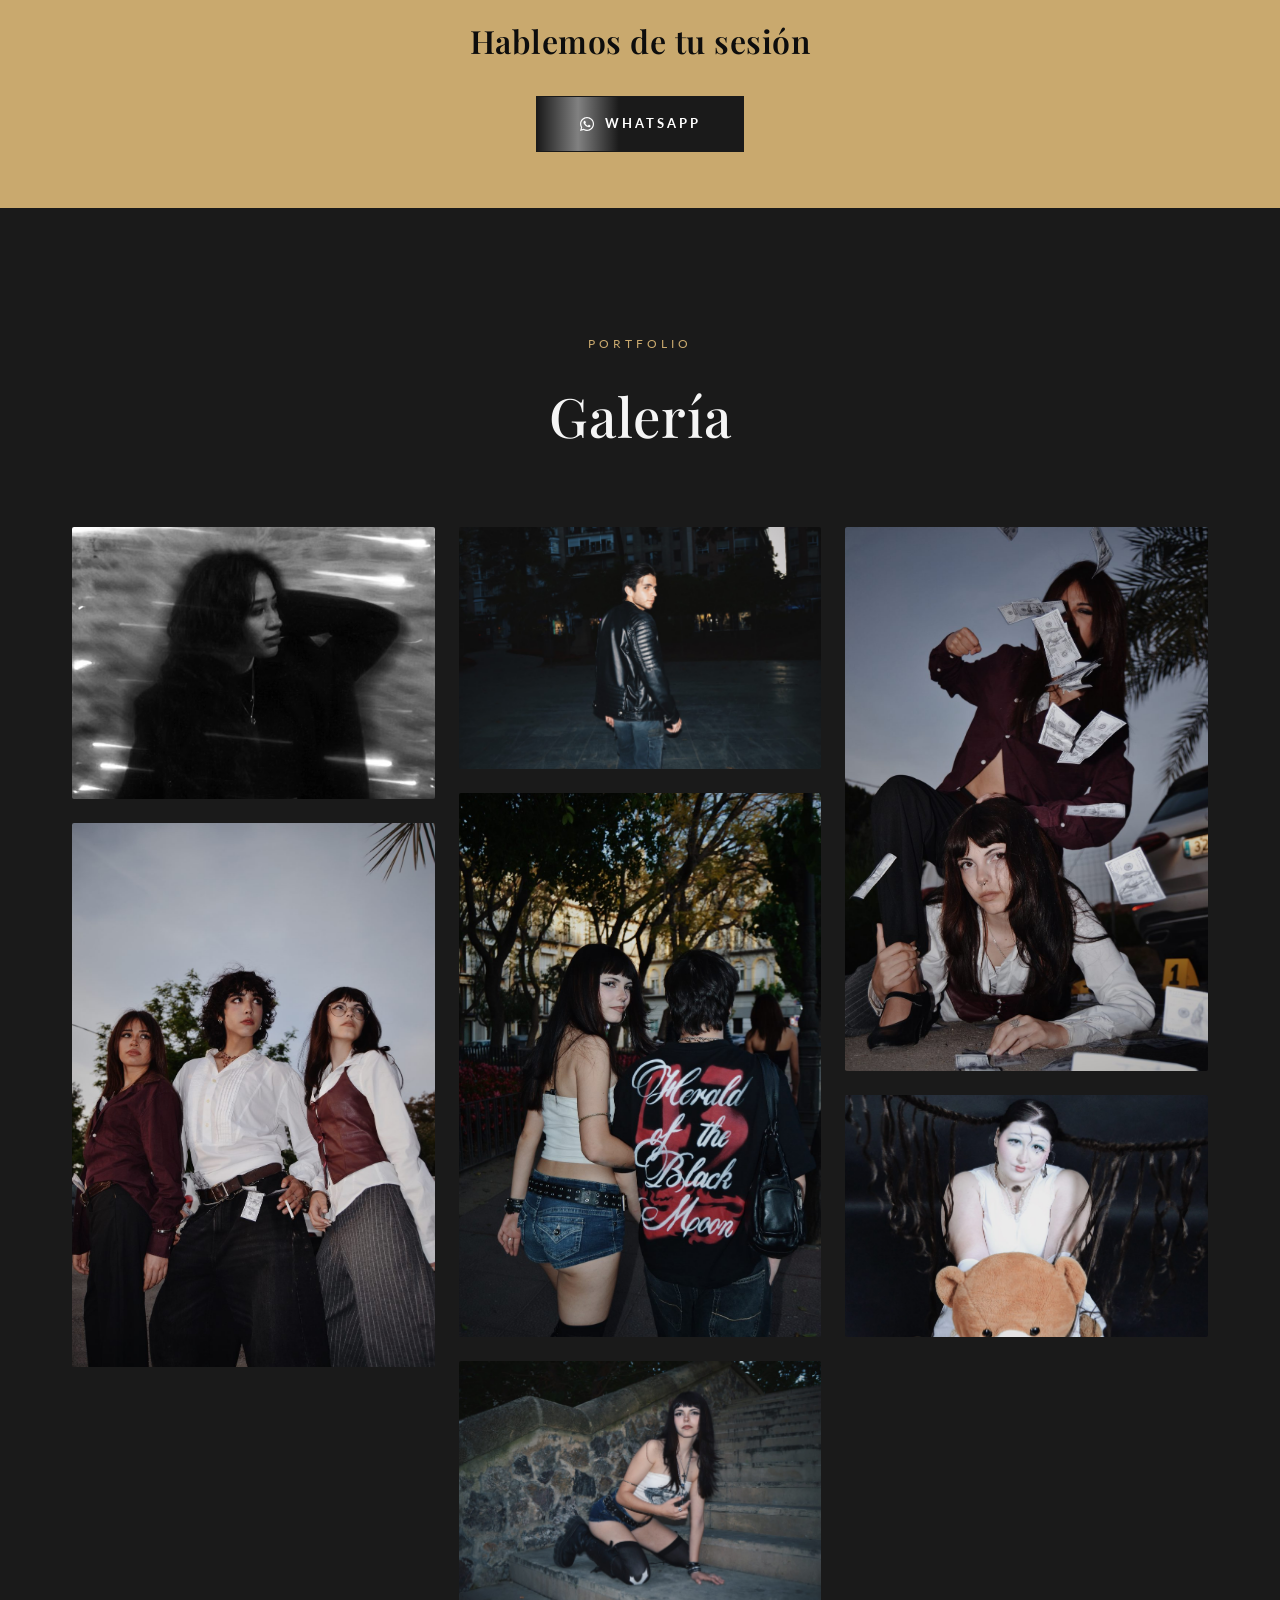
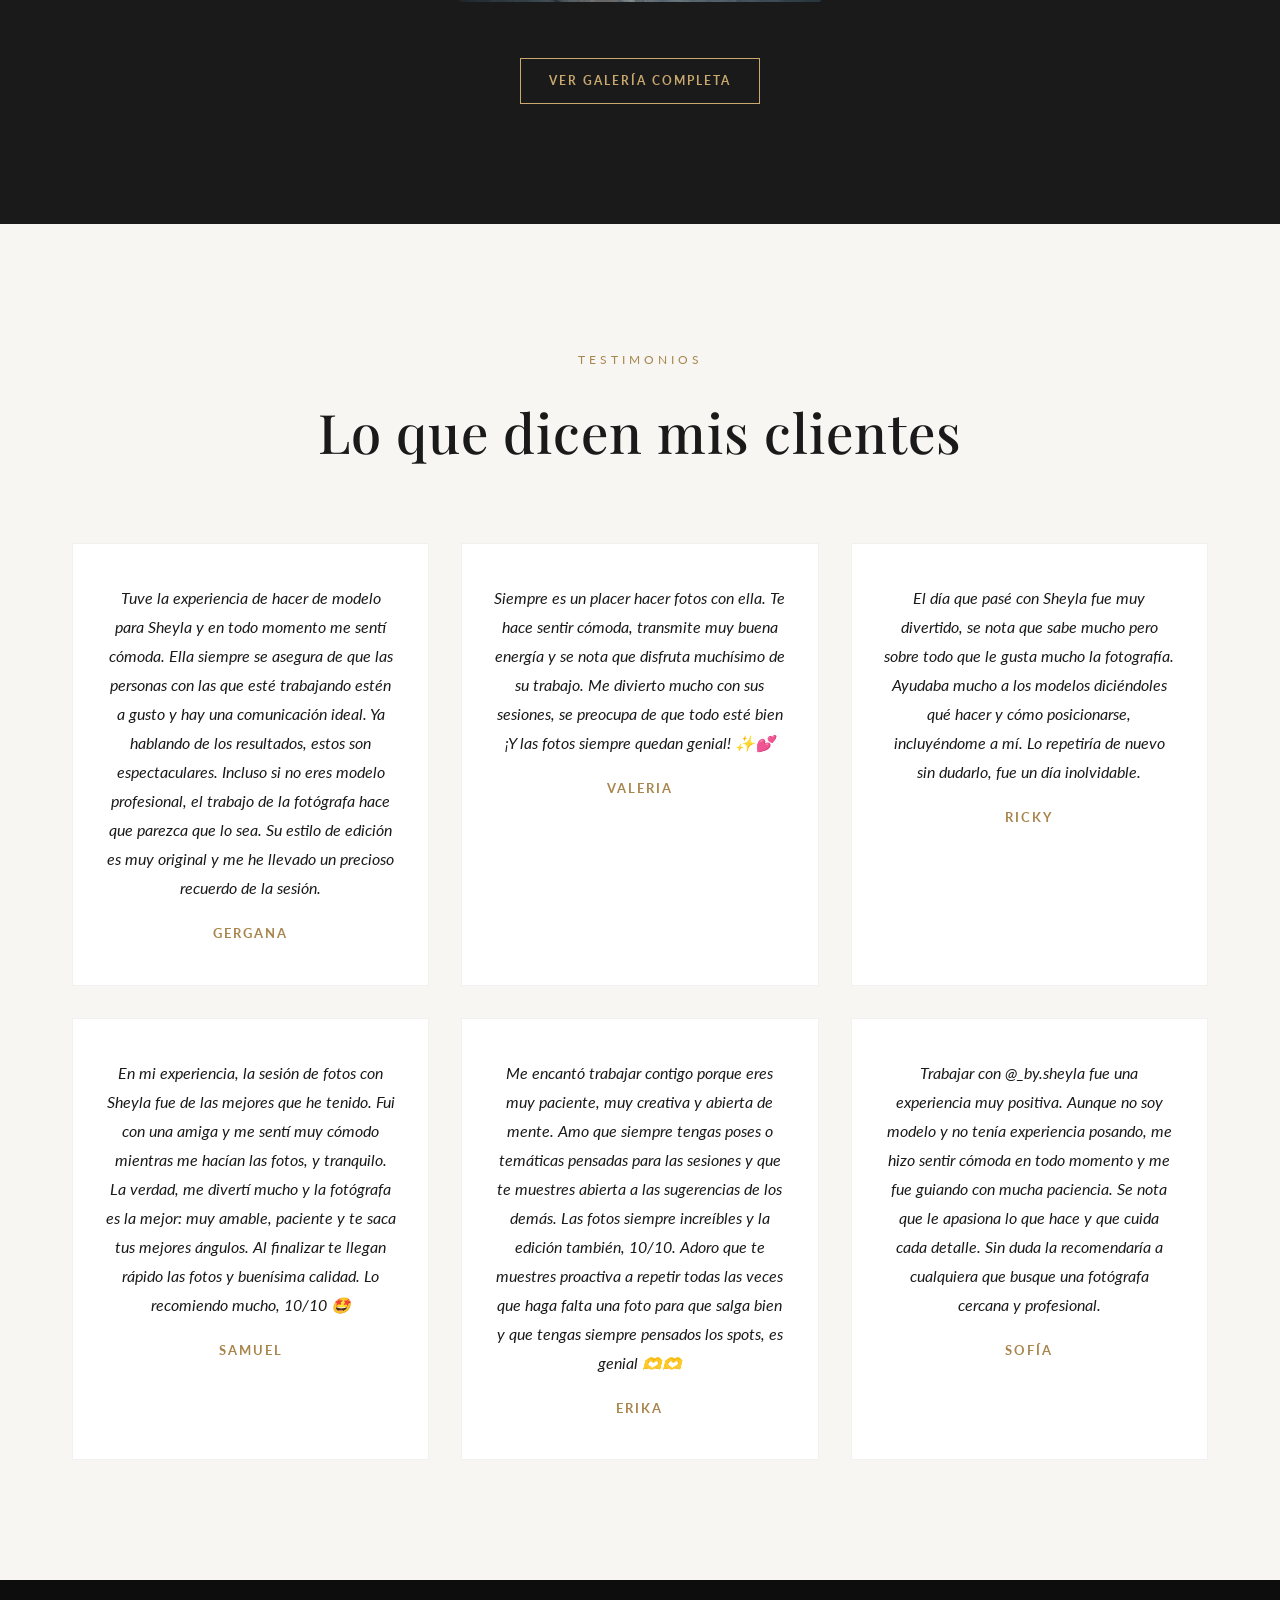
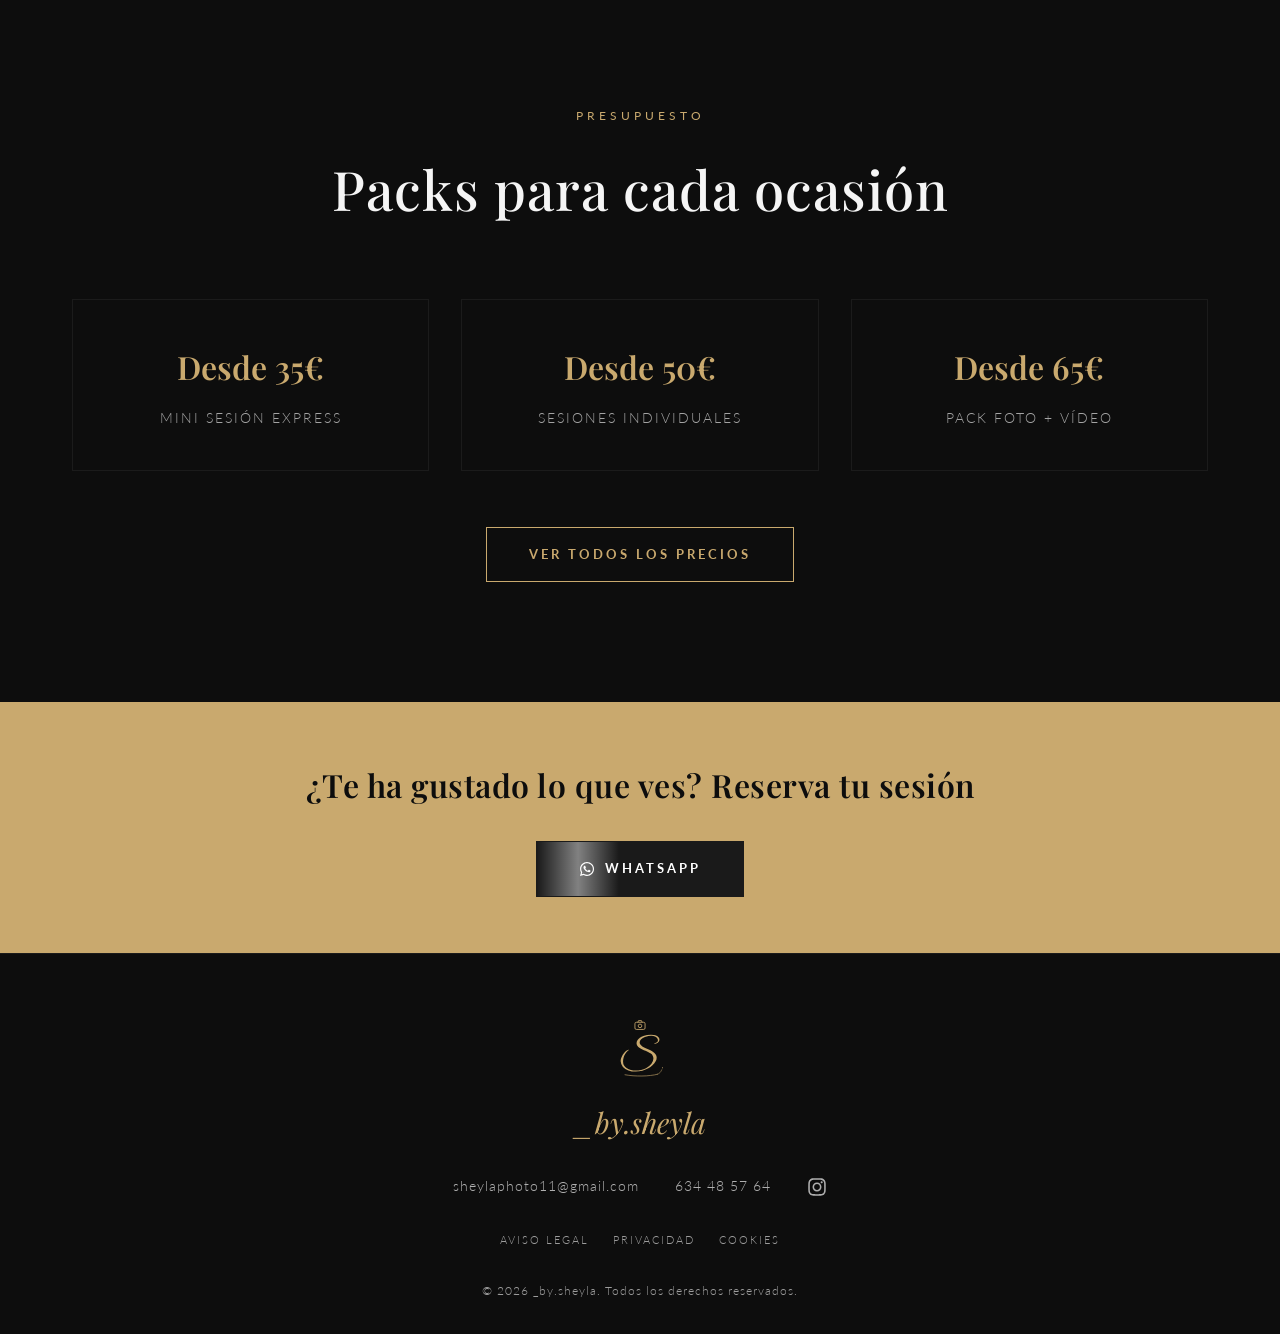
==== commit 5cb675bb: "Actualizar el año del pie a 2026 Co-Authored-By: Claude Sonnet 5 <noreply@anthropic.com>" ====
--- a/index.html
+++ b/index.html
@@ -193,7 +193,7 @@
         <a href="privacidad.html">Privacidad</a>
         <a href="cookies.html">Cookies</a>
       </nav>
-      <p class="footer-copy">&copy; 2025 _by.sheyla. Todos los derechos reservados.</p>
+      <p class="footer-copy">&copy; 2026 _by.sheyla. Todos los derechos reservados.</p>
     </div>
   </footer>
 
